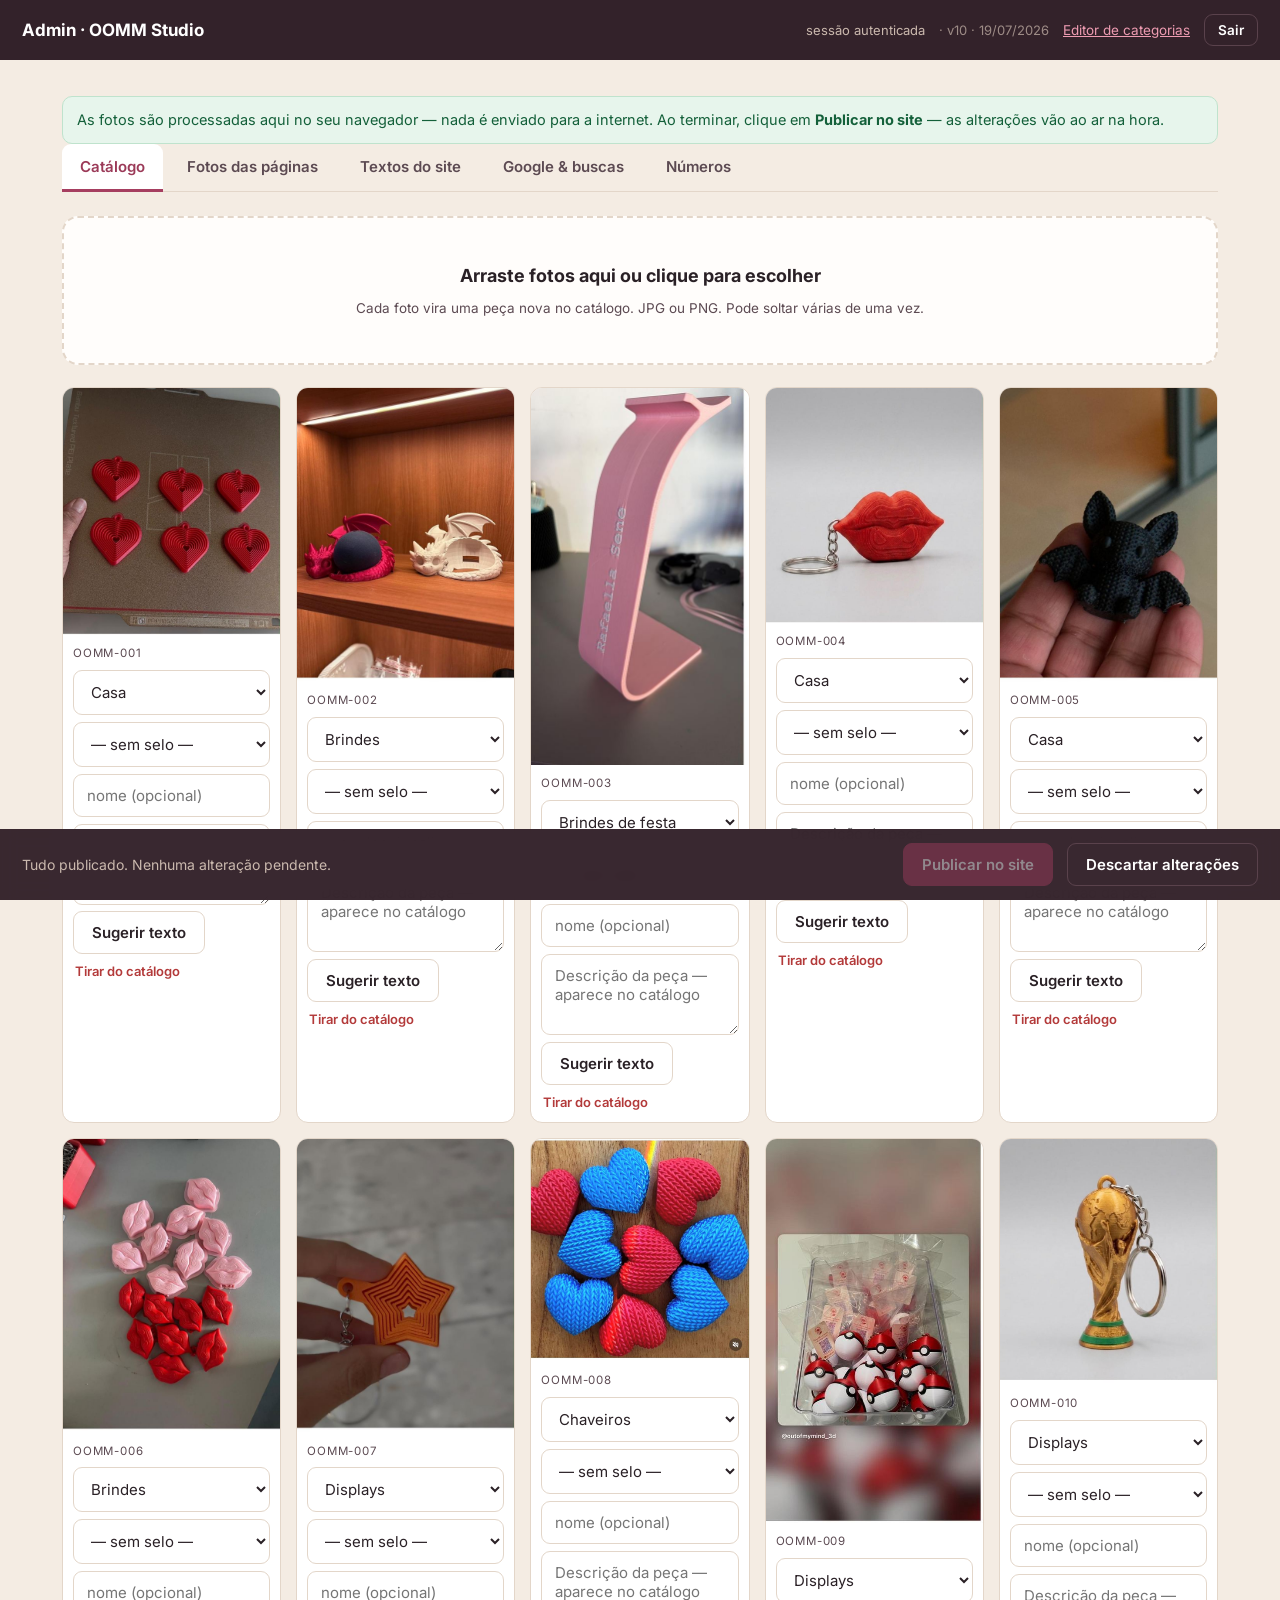
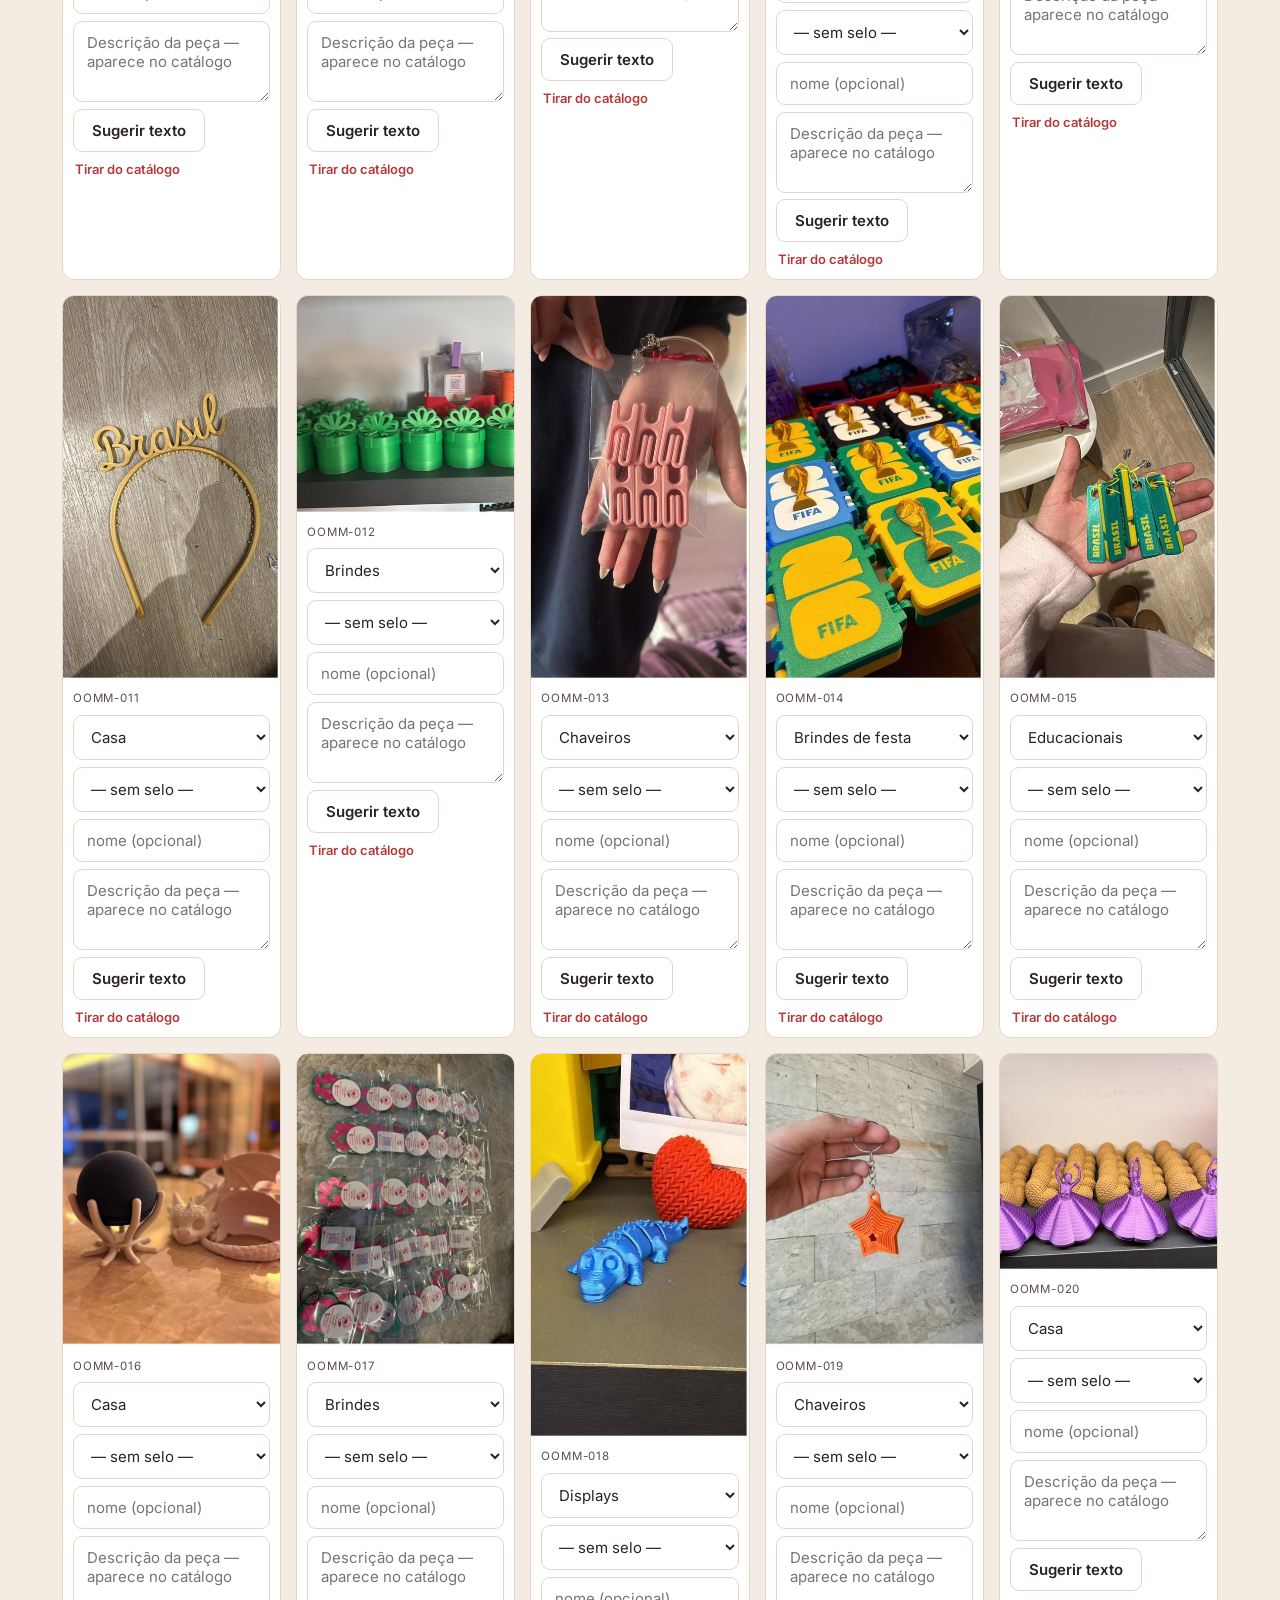
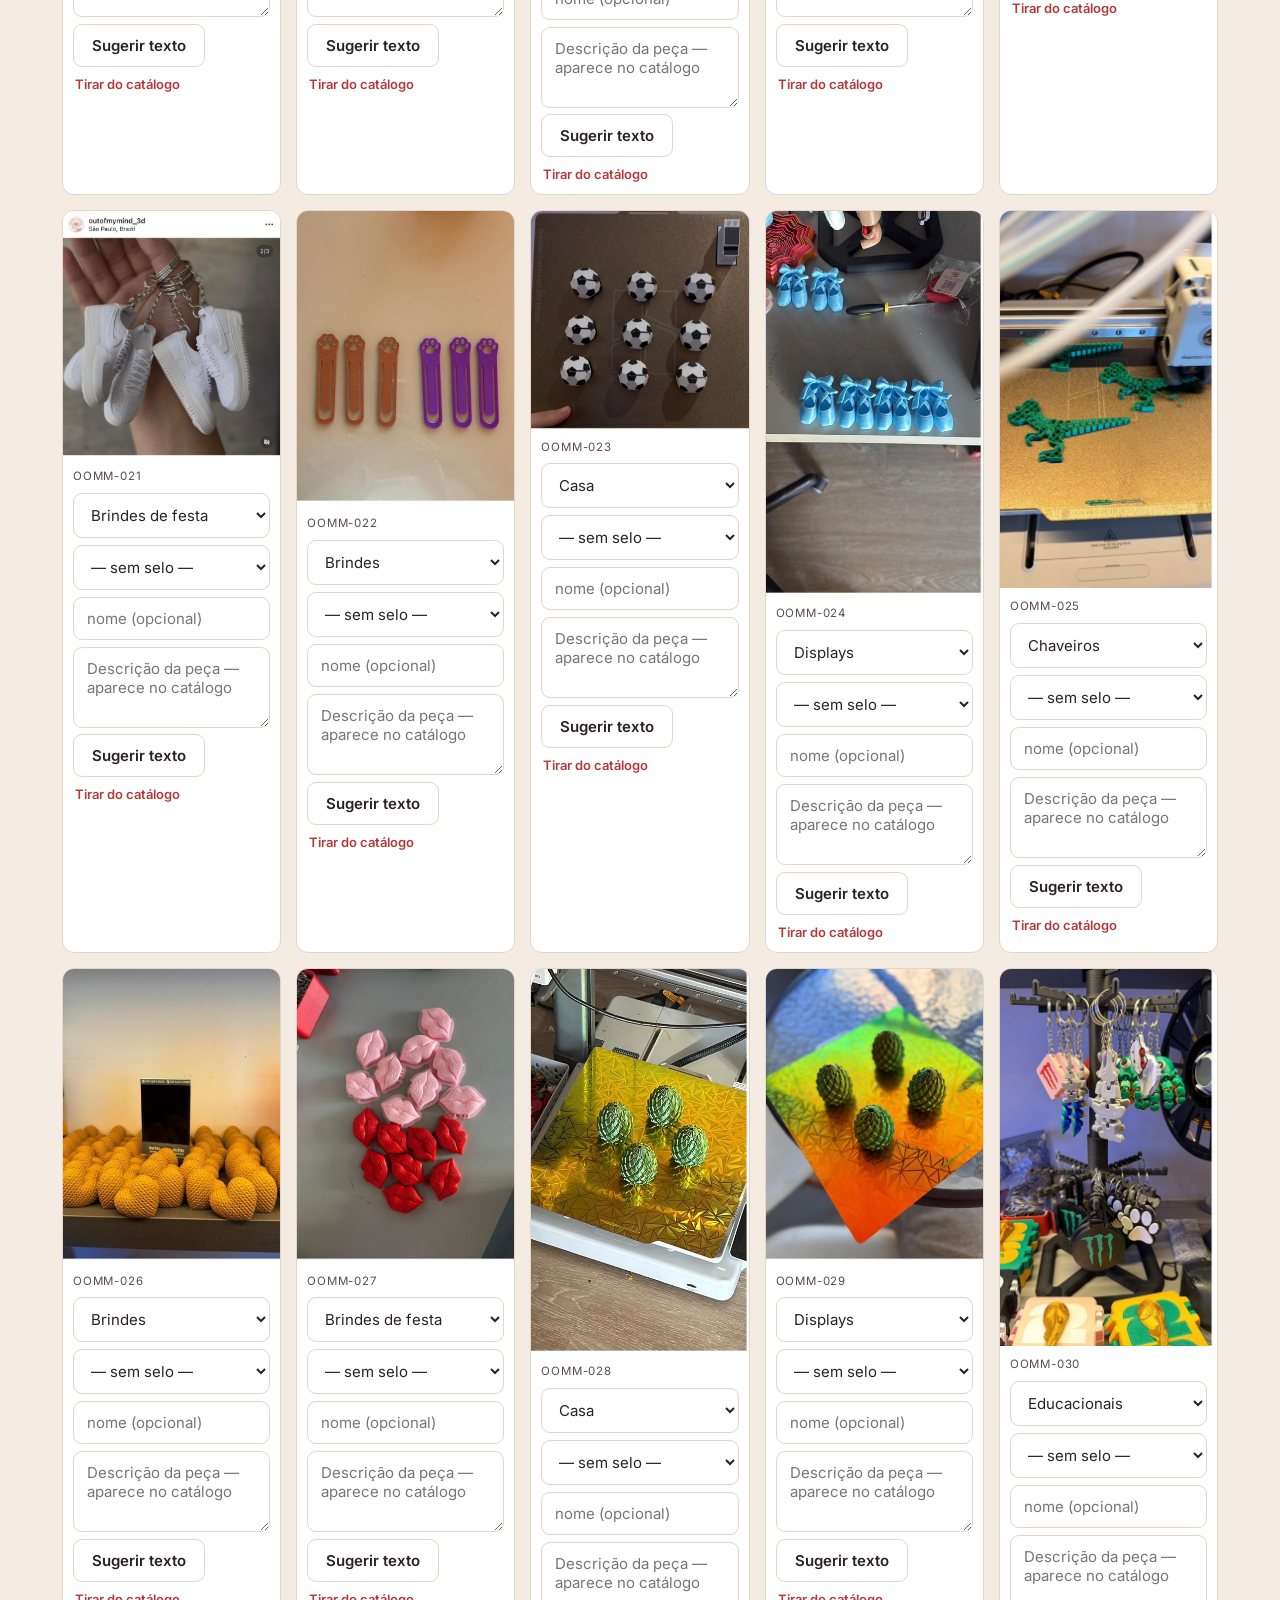
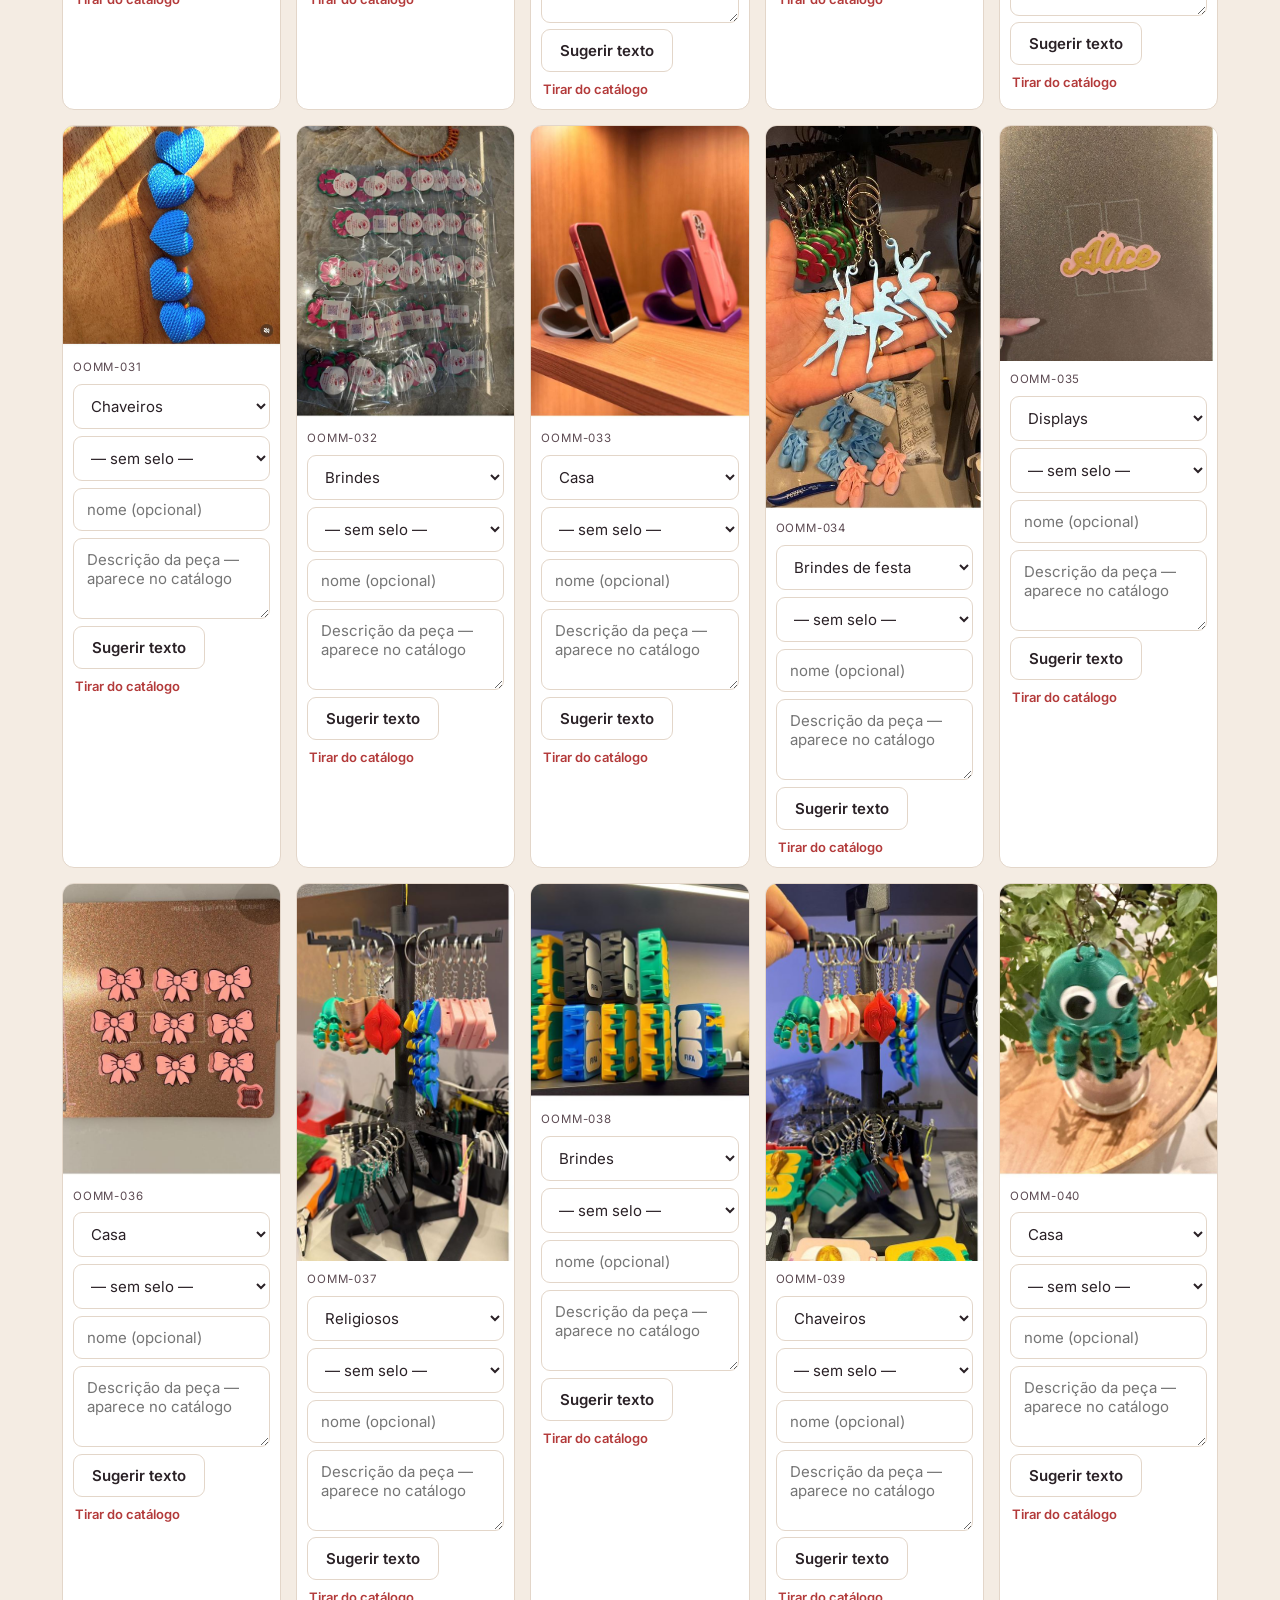
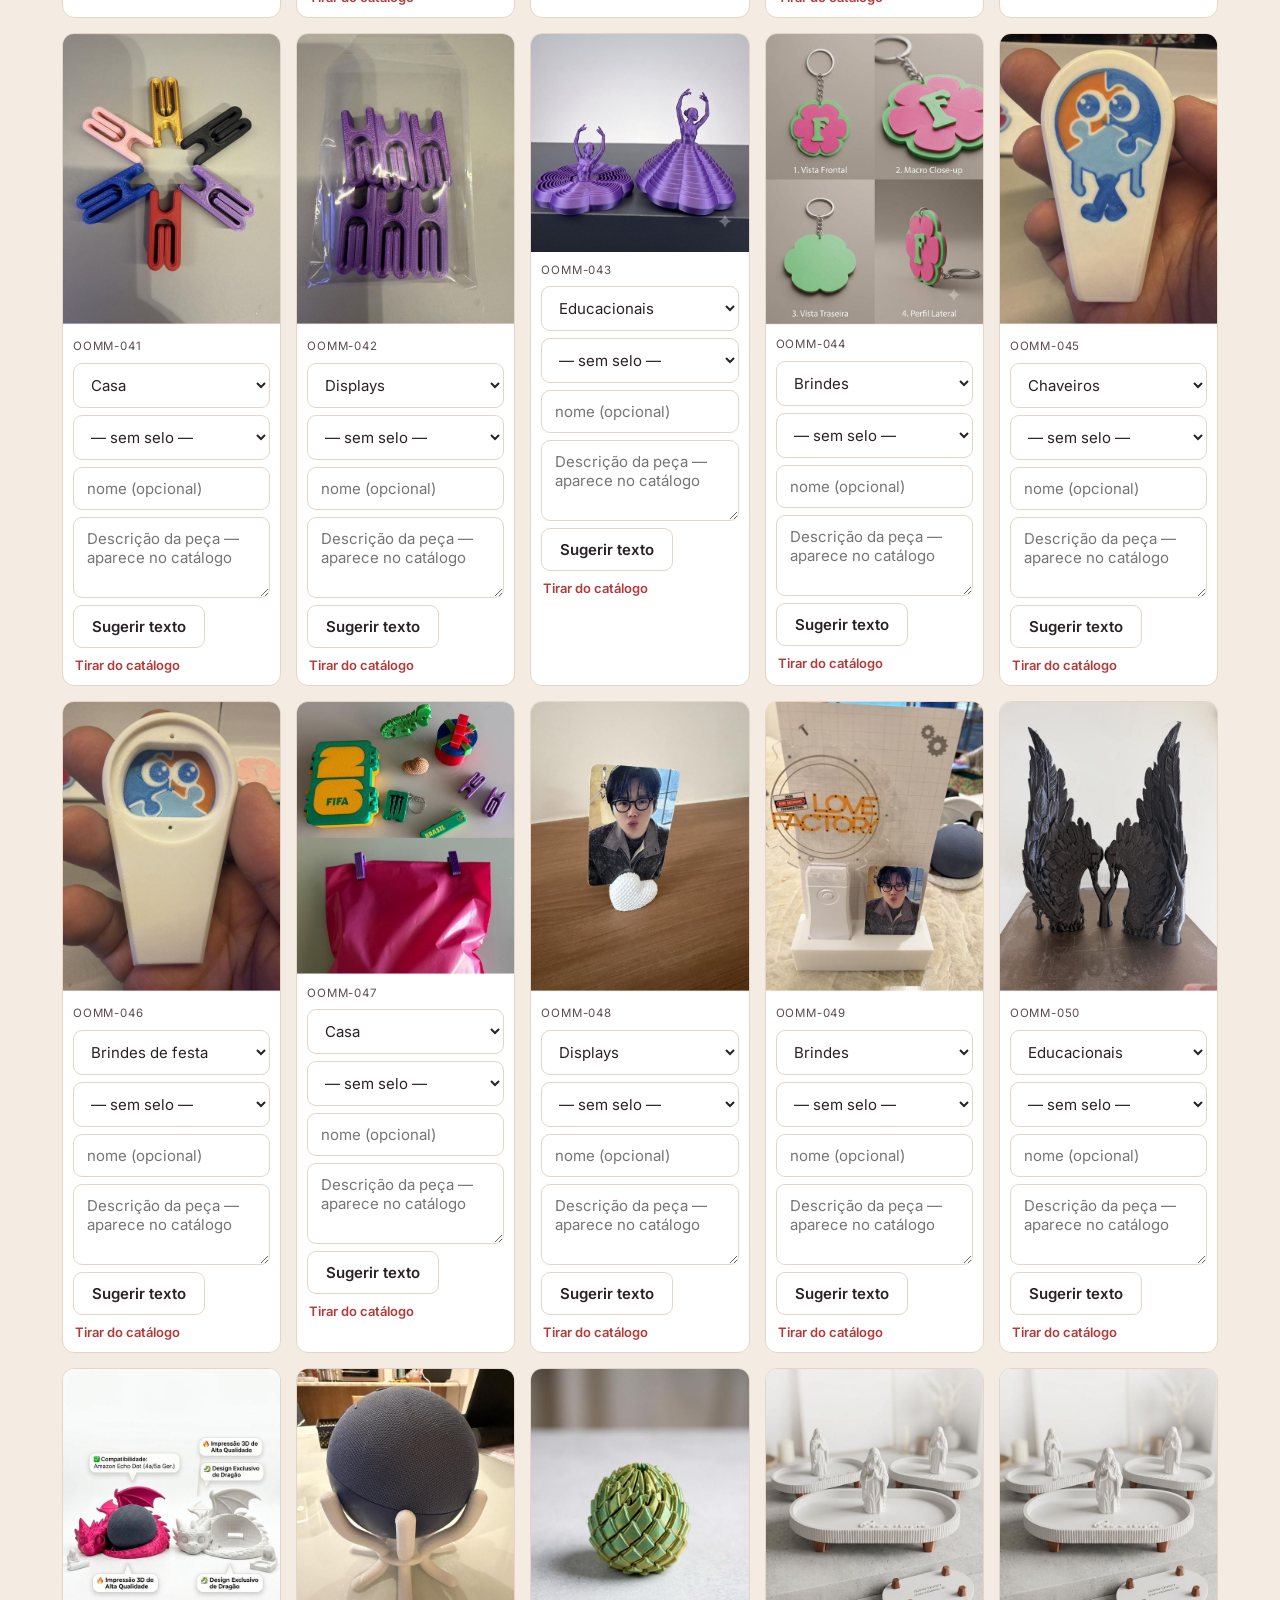
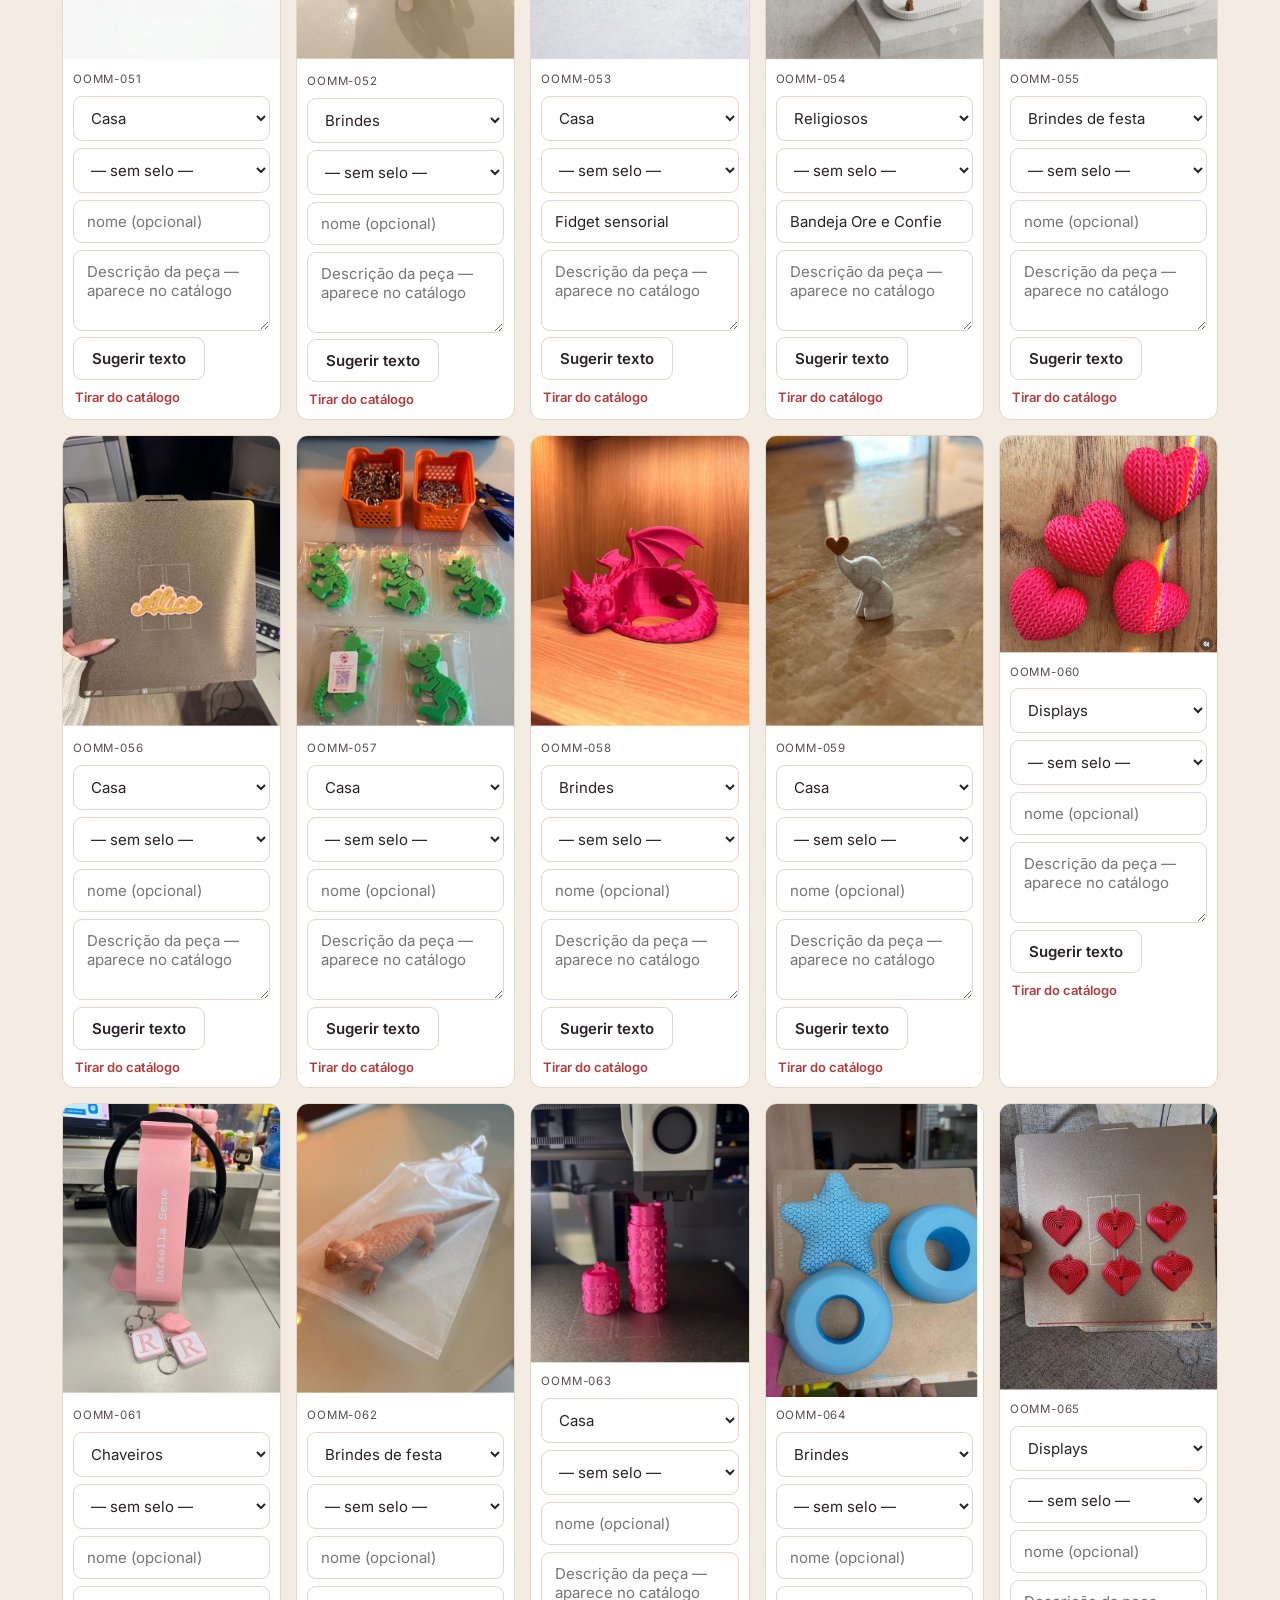
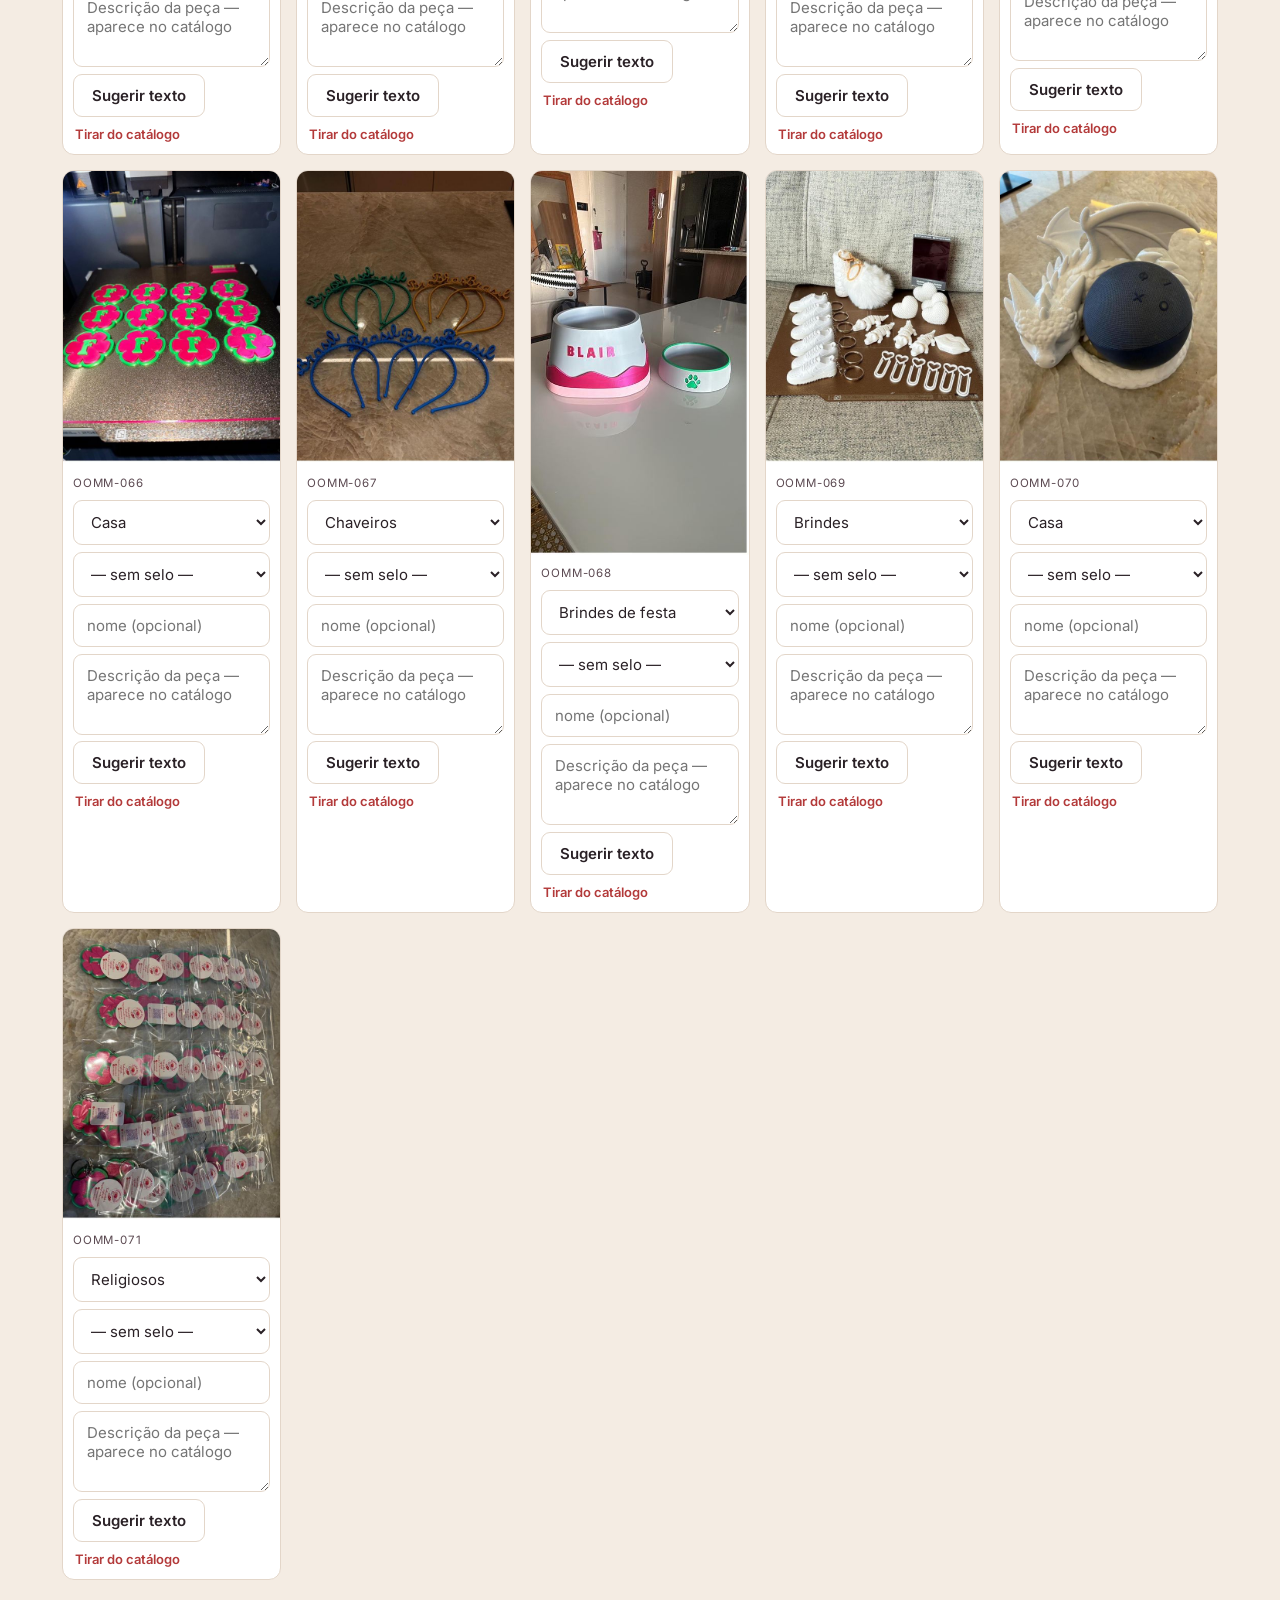
==== admin/index.html @ ddc261bc "Add files via upload" ====
<!DOCTYPE html>
<html lang="pt-BR">
<head>
<meta charset="UTF-8">
<meta name="viewport" content="width=device-width, initial-scale=1.0">
<meta name="robots" content="noindex, nofollow">
<title>Admin · OOMM Studio</title>
<!-- ADMIN v10 · 19/07/2026 — sem tela de login: a proteção é do Cloudflare Access -->
<link href="https://fonts.googleapis.com/css2?family=Inter:wght@400;500;600;700&display=swap" rel="stylesheet">
<style>
  :root{--ink:#2A2126;--paper:#F4ECE3;--card:#fff;--line:#E3D6C9;--teal:#A63E60;--teal-d:#9B3A58;
        --muted:#5C4A52;--dark:#33222A;--ok:#1F8A54;--warn:#B0863F;--bad:#B33A3A}
  *{box-sizing:border-box}
  body{margin:0;background:var(--paper);color:var(--ink);font-family:Inter,system-ui,sans-serif;font-size:16px;line-height:1.55}
  a{color:var(--teal-d)}
  header.top{position:sticky;top:0;z-index:30;background:var(--dark);color:#fff;padding:14px 22px;
    display:flex;align-items:center;gap:14px;flex-wrap:wrap}
  header.top h1{font-size:17px;margin:0;font-weight:700}
  header.top .quem{margin-left:auto;font-size:13px;color:#CBB9AE}
  .wrap{max-width:1200px;margin:0 auto;padding:22px}

  /* ---- login ---- */
  .login{max-width:440px;margin:9vh auto;background:var(--card);border:1px solid var(--line);
    border-radius:16px;padding:36px 32px;box-shadow:0 20px 50px rgba(20,22,28,.08)}
  .login h2{margin:0 0 6px;font-size:24px}
  .login p.sub{margin:0 0 22px;color:var(--muted);font-size:15px}
  label{display:block;font-size:13px;font-weight:600;letter-spacing:.04em;text-transform:uppercase;
    color:var(--muted);margin:0 0 6px}
  input,select,textarea{font-family:inherit;font-size:15px;width:100%;padding:11px 13px;
    border:1px solid var(--line);border-radius:9px;background:#fff;color:var(--ink)}
  input:focus,select:focus{outline:2px solid var(--teal);outline-offset:1px}
  button{font-family:inherit;font-size:15px;font-weight:600;border-radius:9px;border:1px solid var(--line);
    background:var(--card);color:var(--ink);padding:11px 18px;cursor:pointer;transition:filter .15s}
  button.pri{background:var(--teal);border-color:var(--teal);color:#fff}
  button.pri:hover{background:var(--teal-d)}
  button:disabled{opacity:.45;cursor:not-allowed}
  button:hover:not(:disabled){filter:brightness(.98)}
  .msg{border-radius:10px;padding:12px 14px;font-size:14.5px;margin:14px 0 0;line-height:1.5}
  .msg.err{background:#FBE9E9;border:1px solid #EFC9C9;color:#8A2A2A}
  .msg.ok{background:#E7F5EC;border:1px solid #BFE3CD;color:#14603A}
  .msg.warn{background:#FBF2DF;border:1px solid #EBD9AE;color:#6E5417}

  /* ---- abas ---- */
  .abas{display:flex;gap:6px;border-bottom:1px solid var(--line);margin-bottom:24px;flex-wrap:wrap}
  .aba{border:none;background:none;padding:13px 18px;border-radius:9px 9px 0 0;color:var(--muted);
    font-weight:600;border-bottom:3px solid transparent;margin-bottom:-1px}
  .aba[aria-selected="true"]{color:var(--teal-d);border-bottom-color:var(--teal);background:#fff}
  .painel[hidden]{display:none}

  /* ---- upload ---- */
  .drop{border:2px dashed var(--line);border-radius:16px;background:#FFFDFB;padding:44px 24px;
    text-align:center;color:var(--muted);cursor:pointer;transition:border-color .15s,background .15s}
  .drop.hover{border-color:var(--teal);background:#FDF6F8}
  .drop b{display:block;color:var(--ink);font-size:18px;margin-bottom:5px}
  .drop small{font-size:13.5px}

  .grade{display:grid;grid-template-columns:repeat(auto-fill,minmax(215px,1fr));gap:15px;margin-top:22px}
  .peca{background:var(--card);border:1px solid var(--line);border-radius:12px;overflow:hidden;display:flex;flex-direction:column}
  .peca.nova{border-color:var(--ok);box-shadow:0 0 0 2px rgba(31,138,84,.14)}
  .peca .im{aspect-ratio:1/1;background:#EDE0D4;position:relative;cursor:zoom-in}
  .peca .im img{width:100%;height:100%;object-fit:cover;display:block}
  .peca .badge{position:absolute;top:8px;left:8px;background:var(--ok);color:#fff;font-size:11px;
    font-weight:700;letter-spacing:.06em;padding:3px 8px;border-radius:6px}
  .peca .bd{padding:10px;display:flex;flex-direction:column;gap:7px}
  .peca .cod{font-size:11.5px;letter-spacing:.07em;color:var(--muted)}
  .peca .lixo{background:none;border:none;color:var(--bad);font-size:13px;padding:2px;text-align:left;font-weight:600}

  /* ---- slots das páginas ---- */
  .slot{display:grid;grid-template-columns:110px 1fr auto;gap:16px;align-items:center;
    background:var(--card);border:1px solid var(--line);border-radius:12px;padding:12px;margin-bottom:11px}
  .slot.trocado{border-color:var(--ok);box-shadow:0 0 0 2px rgba(31,138,84,.14)}
  .slot .mini{width:110px;height:110px;border-radius:9px;overflow:hidden;background:#EDE0D4}
  .slot .mini img{width:100%;height:100%;object-fit:cover}
  .slot .rot{font-weight:600;font-size:16px;margin:0 0 3px}
  .slot .det{font-size:13.5px;color:var(--muted);margin:0}
  .grupo-tit{font-size:13px;letter-spacing:.1em;text-transform:uppercase;color:var(--muted);
    font-weight:700;margin:26px 0 12px;padding-top:16px;border-top:1px solid var(--line)}
  .grupo-tit:first-child{border-top:none;padding-top:0;margin-top:0}

  /* ---- barra de exportar ---- */
  .barra{position:sticky;bottom:0;z-index:20;background:rgba(51,34,42,.97);backdrop-filter:blur(8px);
    color:#fff;padding:14px 22px;display:flex;gap:14px;align-items:center;flex-wrap:wrap;margin-top:30px}
  .barra .cont{font-size:14px;color:#CBB9AE}
  .barra .cont b{color:#fff}
  .zoom{position:fixed;inset:0;background:rgba(28,20,24,.93);display:none;align-items:center;
    justify-content:center;z-index:60;padding:24px}
  .zoom.on{display:flex}
  .zoom img{max-width:min(880px,92vw);max-height:88vh;border-radius:12px}
  .esconde{display:none!important}
  @media (max-width:640px){
    .slot{grid-template-columns:80px 1fr;gap:11px}
    .slot .mini{width:80px;height:80px}
    .slot > button{grid-column:1/-1}
  }
</style>
</head>
<body>

<!-- ============ PAINEL ============ -->
<div id="telaPainel">
  <header class="top">
    <h1>Admin · OOMM Studio</h1>
    <span class="quem" id="quem"></span><span class="quem" style="margin-left:0;opacity:.7">· v10 · 19/07/2026</span>
    <a href="editor-catalogo.html" style="color:#EE9CB2;font-size:13.5px;text-decoration:underline">Editor de categorias</a>
    <button id="sair" style="background:transparent;border-color:#5A424C;color:#fff;padding:7px 13px;font-size:13.5px">Sair</button>
  </header>

  <div class="wrap">
    <div id="avisoModo"></div>

    <div class="abas" role="tablist">
      <button class="aba" role="tab" aria-selected="true" data-p="cat">Catálogo</button>
      <button class="aba" role="tab" aria-selected="false" data-p="pag">Fotos das páginas</button>
      <button class="aba" role="tab" aria-selected="false" data-p="txt">Textos do site</button>
      <button class="aba" role="tab" aria-selected="false" data-p="seo">Google &amp; buscas</button>
      <button class="aba" role="tab" aria-selected="false" data-p="num">Números</button>
    </div>

    <!-- ABA CATÁLOGO -->
    <section class="painel" id="p-cat">
      <div class="drop" id="drop">
        <b>Arraste fotos aqui ou clique para escolher</b>
        <small>Cada foto vira uma peça nova no catálogo. JPG ou PNG. Pode soltar várias de uma vez.</small>
        <input type="file" id="arquivo" accept="image/*" multiple hidden>
      </div>
      <div class="grade" id="gradeCat"></div>
    </section>

    <!-- ABA NÚMEROS -->
    <section class="painel" id="p-num" hidden>
      <div class="num-topo">
        <span style="color:var(--muted);font-size:15px">Período:</span>
        <button class="per" data-d="7"   aria-selected="false">7 dias</button>
        <button class="per" data-d="30"  aria-selected="true">30 dias</button>
        <button class="per" data-d="90"  aria-selected="false">90 dias</button>
        <button class="per" data-d="365" aria-selected="false">1 ano</button>
      </div>
      <div id="numConteudo"></div>
    </section>

    <!-- ABA SEO -->
    <section class="painel" id="p-seo" hidden>
      <p style="color:var(--muted);margin:0 0 20px;font-size:15px">
        É isto que aparece no Google e quando alguém compartilha o link no WhatsApp.
        A prévia abaixo de cada página mostra como vai ficar.
      </p>
      <div id="listaSeo"></div>
    </section>

    <!-- ABA TEXTOS -->
    <section class="painel" id="p-txt" hidden>
      <p style="color:var(--muted);margin:0 0 20px;font-size:15px">
        Todo texto visível do site, por página. Edite e clique em <b>Publicar</b>.
        Campo em branco mantém o texto original.
      </p>
      <div id="listaTextos"></div>
    </section>

    <!-- ABA PÁGINAS -->
    <section class="painel" id="p-pag" hidden>
      <p style="color:var(--muted);margin:0 0 20px;font-size:15px">
        Cada linha é uma foto que aparece no site. Troque as que já existem ou acrescente novas ao fim de cada página. Aceita <b>foto ou vídeo curto</b> — o vídeo entra em loop, sem som.
      </p>
      <div id="listaSlots"></div>
    </section>
  </div>

  <div class="barra">
    <span class="cont" id="contador"></span>
    <button class="pri" id="btnPublicar" style="margin-left:auto">Publicar no site</button>
    <button id="btnDescartar" style="background:transparent;border-color:#5A424C;color:#fff">Descartar alterações</button>
  </div>
</div>

<div class="zoom" id="zoom"><img id="zoomImg" src="" alt=""></div>

<script src="../produtos.js"></script>
<script src="../admin-slots.js"></script>
<script>
(function(){
  "use strict";
    const BASE = "../";   // admin fica em /admin/, o site está um nível acima
  let email = "";

  const $ = s => document.querySelector(s);
  const msg = (el, texto, tipo) => { el.innerHTML = texto ? '<div class="msg '+tipo+'">'+texto+'</div>' : ""; };

  /* ============ IDENTIDADE ============
     A proteção é feita pelo Cloudflare Access, no servidor, antes desta página
     existir. Quem chegou até aqui já passou pela autenticação. Não faz sentido
     esta página pedir login de novo — ela nem teria como verificar nada.
     Tentamos só descobrir QUEM entrou, para mostrar no topo. Se não der, tudo
     bem: isso é informação, não é controle de acesso.                        */

  async function quemEntrou(){
    try{
      const r = await fetch("/cdn-cgi/access/get-identity", {credentials:"same-origin"});
      if(!r.ok) return null;
      if(!(r.headers.get("Content-Type")||"").includes("application/json")) return null;
      const id = await r.json();
      return (id && id.email) ? String(id.email).toLowerCase() : null;
    }catch(e){ return null; }
  }

  async function carregarCatalogo(){
    try{
      const r = await fetch("/api/catalogo", {cache:"no-store"});
      if(!r.ok) return;
      const d = await r.json();
      if(d && Array.isArray(d.produtos) && d.produtos.length){
        PRODUTOS.length = 0; d.produtos.forEach(p=>PRODUTOS.push(p));
        if(Array.isArray(d.categorias) && d.categorias.length){
          CATEGORIAS.length = 0; d.categorias.forEach(c=>CATEGORIAS.push(c));
        }
      }
    }catch(e){}
  }

  (async function iniciar(){
    email = (await quemEntrou()) || "";
    await carregarCatalogo();
    try{
      const r = await fetch("/api/admin/paginas", {credentials:"same-origin"});
      if(r.ok){
        const d = await r.json();
        window.__pub = {fotos:d.fotos||{}, textos:d.textos||{}, ocultos:d.ocultos||{}, novos:d.novos||{}};
        // reflete na tela o que já está publicado
        Object.entries(window.__pub.textos).forEach(([pag,sels])=>
          Object.entries(sels).forEach(([sel,mapa])=>
            Object.entries(mapa).forEach(([i,txt])=>{ textosEdit[pag+"|"+sel+"|"+i] = txt; })));
        Object.entries(window.__pub.ocultos).forEach(([pag,arr])=> ocultos[pag] = new Set(arr));
        Object.entries(window.__pub.seo||{}).forEach(([pag,v])=> seoEdit[pag] = v);
      }
    }catch(e){ window.__pub = {fotos:{},textos:{},ocultos:{},novos:{},seo:{}}; }
    $("#quem").textContent = email || "sessão autenticada";
    msg($("#avisoModo"),
      "As fotos são processadas aqui no seu navegador — nada é enviado para a internet. "+
      "Ao terminar, clique em <b>Publicar no site</b> — as alterações vão ao ar na hora.",
      "ok");
    montarCatalogo(); montarSlots(); montarTextos(); montarSeo(); contar();
  })();

  $("#sair").addEventListener("click", ()=>{ location.href = "/cdn-cgi/access/logout"; });

  /* ================= ESTADO ================= */
  const novas = [];                // {id, cat, nome, blobFull, blobThumb, url}
  const removidas = new Set();     // i do produtos.js
  const edicoes = {};              // i -> {c, n}
  const trocas = {};               // "pagina|idx" -> {blob, url, nome}
  const textosEdit = {};           // "pagina|sel|idx" -> texto
  const seoEdit = {};              // pagina -> {titulo, descricao}
  const novosCards = {};           // pagina -> [{img, blob, url, titulo, desc, chips}]
  const ocultos = {};              // pagina -> Set de índices de card
  let proximoId = Math.max(0, ...PRODUTOS.map(p=>p.i)) + 1;

  /* ================= IMAGENS ================= */
  function processar(file, maxLado, qualidade){
    return new Promise((ok, falha)=>{
      const img = new Image();
      img.onload = ()=>{
        let {width:w, height:h} = img;
        const esc = Math.min(1, maxLado/Math.max(w,h));
        w = Math.round(w*esc); h = Math.round(h*esc);
        const cv = document.createElement("canvas");
        cv.width = w; cv.height = h;
        const ctx = cv.getContext("2d");
        ctx.imageSmoothingQuality = "high";
        ctx.drawImage(img, 0, 0, w, h);
        cv.toBlob(b => b ? ok(b) : falha(new Error("Falha ao converter.")), "image/jpeg", qualidade);
        URL.revokeObjectURL(img.src);
      };
      img.onerror = ()=>falha(new Error("Arquivo de imagem inválido."));
      img.src = URL.createObjectURL(file);
    });
  }

  /* ================= ABA CATÁLOGO ================= */
  const drop = $("#drop"), inputArq = $("#arquivo");
  drop.addEventListener("click", ()=>inputArq.click());
  inputArq.addEventListener("change", e=>{ receber([...e.target.files]); inputArq.value=""; });
  ["dragenter","dragover"].forEach(ev=>drop.addEventListener(ev, e=>{e.preventDefault();drop.classList.add("hover");}));
  ["dragleave","drop"].forEach(ev=>drop.addEventListener(ev, e=>{e.preventDefault();drop.classList.remove("hover");}));
  drop.addEventListener("drop", e=>receber([...e.dataTransfer.files]));

  async function receber(files){
    const imgs = files.filter(f=>f.type.startsWith("image/"));
    if(!imgs.length) return;
    drop.querySelector("b").textContent = "Processando "+imgs.length+" foto(s)…";
    for(const f of imgs){
      try{
        const full  = await processar(f, 1456, 0.85);
        const thumb = await processar(f, 760,  0.78);
        novas.push({id:proximoId++, cat:"brindes", nome:"", selo:"", desc:"", full, thumb, url:URL.createObjectURL(thumb)});
      }catch(err){ alert("Não consegui ler "+f.name+": "+err.message); }
    }
    drop.querySelector("b").textContent = "Arraste fotos aqui ou clique para escolher";
    montarCatalogo(); contar();
  }

  function montarCatalogo(){
    const g = $("#gradeCat"); g.innerHTML = "";
    const opts = CATEGORIAS.filter(c=>c.id!=="todos");
    const sel = (val) => '<select data-campo="cat">'+opts.map(o=>
      '<option value="'+o.id+'"'+(o.id===val?" selected":"")+'>'+o.nome+'</option>').join("")+'</select>';
    const selSelo = (val) => '<select data-campo="selo">'+SELOS.map(o=>
      '<option value="'+o.id+'"'+(o.id===(val||"")?" selected":"")+'>'+o.nome+'</option>').join("")+'</select>';

    novas.forEach(n=>{
      const el = document.createElement("div"); el.className = "peca nova";
      el.innerHTML =
        '<div class="im"><span class="badge">NOVA</span><img src="'+n.url+'" alt=""></div>'+
        '<div class="bd"><div class="cod">OOMM-'+String(n.id).padStart(3,"0")+'</div>'+
        sel(n.cat)+selSelo(n.selo)+'<input type="text" placeholder="nome (opcional)" value="'+n.nome+'">'+
        campoDesc(n.desc||"")+
        '<button class="lixo">Remover</button></div>';
      el.querySelectorAll("select")[0].onchange = e => n.cat = e.target.value;
      el.querySelectorAll("select")[1].onchange = e => n.selo = e.target.value;
      ligaDesc(el, n.cat, t => { n.desc = t; contar(); }, ()=>n.cat).value = n.desc||"";
      el.querySelector("input").oninput  = e => n.nome = e.target.value;
      el.querySelector(".lixo").onclick  = ()=>{ novas.splice(novas.indexOf(n),1); montarCatalogo(); contar(); };
      el.querySelector(".im").onclick = ()=>abrirZoom(n.url);
      g.appendChild(el);
    });

    PRODUTOS.forEach(p=>{
      if(removidas.has(p.i)) return;
      const e0 = edicoes[p.i] || {c:p.c, n:p.n, s:p.s, d:p.d};
      const el = document.createElement("div"); el.className = "peca";
      const arq = p.r ? "/fotos/t/p"+p.i+".jpg" : BASE+"img/catalogo/t/p"+String(p.i).padStart(2,"0")+".jpg";
      el.innerHTML =
        '<div class="im"><img src="'+arq+'" loading="lazy" alt=""></div>'+
        '<div class="bd"><div class="cod">OOMM-'+String(p.i).padStart(3,"0")+'</div>'+
        sel(e0.c)+selSelo(e0.s)+'<input type="text" placeholder="nome (opcional)" value="'+(e0.n||"").replace(/"/g,"&quot;")+'">'+
        campoDesc(e0.d||"")+
        '<button class="lixo">Tirar do catálogo</button></div>';
      el.querySelectorAll("select")[0].onchange = e =>{ edicoes[p.i]={...e0, c:e.target.value}; contar(); };
      el.querySelectorAll("select")[1].onchange = e =>{ edicoes[p.i]={...e0, s:e.target.value}; contar(); };
      ligaDesc(el, e0.c, t => { edicoes[p.i] = {...(edicoes[p.i]||e0), d:t}; contar(); },
               ()=> (edicoes[p.i]||e0).c).value = e0.d || "";
      el.querySelector("input").oninput  = e =>{ edicoes[p.i]={...e0, n:e.target.value}; contar(); };
      el.querySelector(".lixo").onclick  = ()=>{
        if(confirm("Tirar a peça OOMM-"+String(p.i).padStart(3,"0")+" do catálogo?")){
          removidas.add(p.i); montarCatalogo(); contar();
        }
      };
      el.querySelector(".im").onclick = ()=>abrirZoom(p.r ? "/fotos/p"+p.i+".jpg" : BASE+"img/catalogo/p"+String(p.i).padStart(2,"0")+".jpg");
      g.appendChild(el);
    });
  }

  function campoDesc(valor){
    return '<div class="desc-box">'+
      '<textarea class="desc" rows="3" placeholder="Descrição da peça — aparece no catálogo"></textarea>'+
      '<button class="sugerir" type="button" title="Inserir uma descrição pronta">Sugerir texto</button>'+
      '</div>';
  }

  function ligaDesc(el, catInicial, aoMudar, catAtualFn){
    const ta = el.querySelector("textarea.desc");
    const bt = el.querySelector("button.sugerir");
    // valor inicial já veio no HTML? textarea não aceita value= — preenchemos aqui
    ta.addEventListener("input", ()=>aoMudar(ta.value));
    let volta = 0;
    bt.addEventListener("click", ()=>{
      const cat = (catAtualFn ? catAtualFn() : catInicial) || "brindes";
      const opcoes = SUGESTOES[cat] || SUGESTOES.brindes;
      ta.value = opcoes[volta % opcoes.length];
      volta++;
      aoMudar(ta.value);
      ta.focus();
    });
    return ta;
  }

  /* ================= ABA PÁGINAS ================= */
  function montarSlots(){
    const lista = $("#listaSlots"); lista.innerHTML = "";
    const porPagina = {};
    SLOTS.forEach(x => (porPagina[x.pagina] = porPagina[x.pagina] || []).push(x));

    Object.entries(porPagina).forEach(([pag, itens])=>{
      const info = PAGINAS[pag] || {titulo:pag, temGrid:false};
      const t = document.createElement("div"); t.className = "grupo-tit";
      t.textContent = info.titulo + " · " + pag;
      lista.appendChild(t);

      // --- fotos que já existem ---
      itens.forEach(sl=>{
        const chave = sl.pagina + "|" + sl.idx;
        const escondido = sl.card !== null && (ocultos[pag]||new Set()).has(sl.card);
        const el = document.createElement("div");
        el.className = "slot" + (trocas[chave] ? " trocado" : "") + (escondido ? " off" : "");
        el.innerHTML =
          (trocas[chave] && trocas[chave].video
            ? '<div class="mini"><video src="'+trocas[chave].url+'" muted loop autoplay playsinline style="width:100%;height:100%;object-fit:cover"></video></div>'
            : '<div class="mini"><img src="'+(trocas[chave] ? trocas[chave].url : BASE+sl.src)+'" alt=""></div>')+
          '<div><p class="rot">'+sl.rotulo+'</p>'+
          '<p class="det">'+sl.grupo+' · '+(trocas[chave] ? "foto nova" : sl.src)+'</p>'+
          (sl.card !== null ? '<label class="mostrar"><input type="checkbox" '+(escondido?"":"checked")+'> aparece no site</label>' : '')+
          '</div>'+
          '<button>Trocar foto</button>';

        el.querySelector("button").onclick = ()=>{
          const inp = document.createElement("input"); inp.type="file"; inp.accept="image/*,video/mp4,video/webm";
          inp.onchange = async ()=>{
            const fl = inp.files[0]; if(!fl) return;
            try{
              const ehVideo = fl.type.startsWith("video/");
              if(ehVideo && fl.size > 30e6) throw new Error("Vídeo acima de 30 MB. Corte ou reduza a qualidade.");
              const blob = ehVideo ? fl : await processar(fl, 1200, 0.85);
              trocas[chave] = {blob, url:URL.createObjectURL(blob), video:ehVideo};
              montarSlots(); contar();
            }catch(err){ alert(err.message); }
          };
          inp.click();
        };
        const cb = el.querySelector('input[type="checkbox"]');
        if(cb) cb.onchange = e=>{
          ocultos[pag] = ocultos[pag] || new Set();
          if(e.target.checked) ocultos[pag].delete(sl.card); else ocultos[pag].add(sl.card);
          if(!ocultos[pag].size) delete ocultos[pag];
          montarSlots(); contar();
        };
        el.querySelector(".mini").onclick = ()=>abrirZoom(trocas[chave] ? trocas[chave].url : BASE+sl.src);
        lista.appendChild(el);
      });

      if(!info.temGrid) return;

      // --- fotos acrescentadas ---
      (novosCards[pag]||[]).forEach((c, k)=>{
        const el = document.createElement("div");
        el.className = "card-novo" + (c.blob && c.titulo ? " pronto" : "");
        el.innerHTML =
          '<div class="foto">'+(c.url
            ? (c.video ? '<video src="'+c.url+'" muted loop autoplay playsinline style="width:100%;height:100%;object-fit:cover"></video>'
                       : '<img src="'+c.url+'" alt="">')
            : 'clique para<br>escolher<br>foto ou vídeo')+'</div>'+
          '<div class="campos">'+
            '<input type="text" placeholder="Título — obrigatório" value="'+(c.titulo||"").replace(/"/g,"&quot;")+'">'+
            '<input type="text" placeholder="Descrição curta" value="'+(c.desc||"").replace(/"/g,"&quot;")+'">'+
            '<input type="text" placeholder="Etiquetas separadas por vírgula — ex: PLA, 2 cores" value="'+((c.chips||[]).join(", ")).replace(/"/g,"&quot;")+'">'+
            '<button class="lixo" style="align-self:flex-start">Remover</button>'+
          '</div>';
        const campos = el.querySelectorAll("input");
        campos[0].oninput = ()=>{ c.titulo = campos[0].value; el.classList.toggle("pronto", !!(c.blob && c.titulo)); contar(); };
        campos[1].oninput = ()=>{ c.desc   = campos[1].value; contar(); };
        campos[2].oninput = ()=>{ c.chips  = campos[2].value.split(",").map(x=>x.trim()).filter(Boolean); contar(); };
        el.querySelector(".foto").onclick = ()=>escolherFoto(c, pag);
        el.querySelector(".lixo").onclick = ()=>{
          novosCards[pag].splice(k,1);
          if(!novosCards[pag].length) delete novosCards[pag];
          montarSlots(); contar();
        };
        lista.appendChild(el);
      });

      // --- botão de acrescentar ---
      const add = document.createElement("button");
      add.className = "add-foto";
      add.innerHTML = "+ &nbsp;Adicionar foto em " + info.titulo;
      add.onclick = ()=>{
        novosCards[pag] = novosCards[pag] || [];
        const c = {titulo:"", desc:"", chips:[]};
        novosCards[pag].push(c);
        escolherFoto(c, pag);       // já abre o seletor de arquivo
        montarSlots(); contar();
      };
      lista.appendChild(add);
    });
  }

  function escolherFoto(c, pag){
    const inp = document.createElement("input"); inp.type="file"; inp.accept="image/*,video/mp4,video/webm";
    inp.onchange = async ()=>{
      const fl = inp.files[0]; if(!fl) return;
      try{
        c.video = fl.type.startsWith("video/");
        if(c.video && fl.size > 30e6) throw new Error("Vídeo acima de 30 MB.");
        c.blob = c.video ? fl : await processar(fl, 1200, 0.85);
        c.url  = URL.createObjectURL(c.blob);
        montarSlots(); contar();
      }catch(e){ alert(e.message); }
    };
    inp.click();
  }

  /* ================= ABA: TEXTOS ================= */
  function montarTextos(){
    const alvo = $("#listaTextos"); alvo.innerHTML = "";
    let atual = "";
    TEXTOS.forEach(t=>{
      if(t.pagina !== atual){
        atual = t.pagina;
        const h = document.createElement("div"); h.className = "grupo-tit";
        h.textContent = t.tituloPagina + " · " + t.pagina;
        alvo.appendChild(h);
      }
      const chave = t.pagina + "|" + t.sel + "|" + t.idx;
      const valor = (chave in textosEdit) ? textosEdit[chave] : t.valor;
      const el = document.createElement("div");
      el.className = "txt-linha" + (chave in textosEdit && textosEdit[chave] !== t.valor ? " mudou" : "");
      el.innerHTML = '<label>'+t.rotulo+'</label>'+
        '<textarea rows="'+(valor.length>90?3:1)+'"></textarea>'+
        '<p class="orig">Original: '+t.valor.replace(/</g,"&lt;")+'</p>';
      const ta = el.querySelector("textarea");
      ta.value = valor;
      ta.addEventListener("input", ()=>{
        if(ta.value === t.valor) delete textosEdit[chave]; else textosEdit[chave] = ta.value;
        el.classList.toggle("mudou", chave in textosEdit);
        contar();
      });
      alvo.appendChild(el);
    });
  }


  /* ================= ABA: GOOGLE ================= */
  function montarSeo(){
    const alvo = $("#listaSeo"); alvo.innerHTML = "";
    SEO.forEach(p=>{
      const e = seoEdit[p.pagina] || {};
      const titulo = e.titulo !== undefined ? e.titulo : p.titulo;
      const desc   = e.descricao !== undefined ? e.descricao : p.descricao;

      const el = document.createElement("div");
      el.className = "seo-bloco" + (p.pagina in seoEdit ? " mudou" : "");
      el.innerHTML =
        '<h4>'+p.tituloPagina+'</h4>'+
        '<p class="url">studiolab3d.com.br/'+(p.pagina==="index.html"?"":p.pagina)+'</p>'+
        '<div class="seo-campo"><label>Título <span class="contagem" data-c="t"></span></label>'+
          '<textarea rows="2" data-k="titulo"></textarea></div>'+
        '<div class="seo-campo"><label>Descrição <span class="contagem" data-c="d"></span></label>'+
          '<textarea rows="3" data-k="descricao"></textarea></div>'+
        '<div class="seo-previa"><p class="p-url">studiolab3d.com.br › '+
          (p.pagina==="index.html"?"":p.pagina.replace(".html",""))+'</p>'+
          '<p class="p-tit"></p><p class="p-desc"></p></div>'+
        '<p class="seo-dica">O Google costuma cortar o título perto de 60 caracteres e a descrição perto de 155. '+
        'Escreva o que a pessoa buscaria, não o nome interno da página.</p>';

      const [tIn, dIn] = el.querySelectorAll("textarea");
      tIn.value = titulo; dIn.value = desc;

      function atualiza(){
        const t = tIn.value, d = dIn.value;
        el.querySelector('.p-tit').textContent  = t || "(sem título)";
        el.querySelector('.p-desc').textContent = d || "(sem descrição)";
        const ct = el.querySelector('[data-c="t"]'), cd = el.querySelector('[data-c="d"]');
        ct.textContent = t.length + "/60";
        cd.textContent = d.length + "/155";
        ct.className = "contagem " + (t.length===0 ? "" : t.length>60 ? "ruim" : t.length>=30 ? "bom" : "");
        cd.className = "contagem " + (d.length===0 ? "" : d.length>155 ? "ruim" : d.length>=70 ? "bom" : "");
        if(t === p.titulo && d === p.descricao) delete seoEdit[p.pagina];
        else seoEdit[p.pagina] = {titulo:t, descricao:d};
        el.classList.toggle("mudou", p.pagina in seoEdit);
        contar();
      }
      tIn.addEventListener("input", atualiza);
      dIn.addEventListener("input", atualiza);
      alvo.appendChild(el);
      atualiza();
    });
  }

  /* ================= ABA: NÚMEROS ================= */
  let periodo = 30, carregandoNum = false;

  async function montarNumeros(){
    if(carregandoNum) return;
    carregandoNum = true;
    const alvo = $("#numConteudo");
    alvo.innerHTML = '<p style="color:var(--muted)">Carregando…</p>';
    try{
      const r = await fetch("/api/admin/metricas?dias="+periodo, {credentials:"same-origin"});
      if(!r.ok) throw new Error("Não consegui ler os números.");
      const d = await r.json();
      if(d.semBanco){
        alvo.innerHTML = '<div class="msg warn"><b>Falta ligar o banco de métricas.</b><br>'+
          'Crie um banco D1 chamado <code>oomm-metricas</code> e cole o ID no <code>wrangler.jsonc</code>. '+
          'O passo a passo está no LEIA-ME-ADMIN.md. Enquanto isso o site funciona normal — só não guarda números.</div>';
        return;
      }
      desenhar(d, alvo);
    }catch(e){
      alvo.innerHTML = '<div class="msg err">'+e.message+'</div>';
    }finally{ carregandoNum = false; }
  }

  function desenhar(d, alvo){
    const t = d.totais || {};
    const visitas = t.pagina || 0, zap = t.whatsapp || 0, loja = t.loja || 0, peca = t.peca || 0;
    const taxa = visitas ? ((zap / visitas) * 100).toFixed(1) : "0,0";
    const nf = n => n.toLocaleString("pt-BR");

    const cartoes =
      '<div class="cartoes">'+
      cartao("Páginas vistas", nf(visitas), "nos últimos "+d.dias+" dias")+
      cartao("Cliques no WhatsApp", nf(zap), "pedidos iniciados", true)+
      cartao("Taxa de contato", taxa.replace(".",",")+"%", "de quem visitou chamou")+
      cartao("Cliques nas lojas", nf(loja), "Shopee e Mercado Livre")+
      '</div>';

    // gráfico por dia
    const dias = {};
    (d.porDia||[]).forEach(r=>{
      dias[r.dia] = dias[r.dia] || {pagina:0, whatsapp:0};
      if(r.tipo==="pagina") dias[r.dia].pagina = r.n;
      if(r.tipo==="whatsapp") dias[r.dia].whatsapp = r.n;
    });
    const chaves = Object.keys(dias).sort();
    const maior = Math.max(1, ...chaves.map(k=>dias[k].pagina));
    const grafico = chaves.length
      ? '<div class="grafico">'+chaves.map(k=>{
          const v = dias[k];
          const dt = k.split("-").reverse().slice(0,2).join("/");
          return '<div class="col" data-t="'+dt+' · '+v.pagina+' visitas · '+v.whatsapp+' no zap">'+
            '<div class="b2" style="height:'+(v.whatsapp/maior*100)+'%"></div>'+
            '<div class="b1" style="height:'+(v.pagina/maior*100)+'%"></div></div>';
        }).join("")+'</div>'+
        '<div class="legenda"><span><i style="background:#C9B7A9"></i>páginas vistas</span>'+
        '<span><i style="background:#A63E60"></i>cliques no WhatsApp</span></div>'
      : '<div class="msg warn">Ainda não há dados no período. Os números começam a aparecer conforme as pessoas visitam o site.</div>';

    const tabelas = '<div class="tabelas">'+
      tabela("Páginas mais vistas", d.paginas)+
      tabela("Peças mais pedidas", d.pecas)+
      tabela("De onde vem a visita", d.origens)+
      tabela("Cliques por loja", d.lojas)+
      '</div>';

    alvo.innerHTML = cartoes + grafico + tabelas +
      '<p style="color:var(--muted);font-size:13.5px;margin-top:22px;line-height:1.6">'+
      'Contamos só o que a pessoa faz no site — nenhum dado pessoal, nenhum cookie. '+
      'Robôs de busca são descartados, então estes números costumam ser menores e mais honestos '+
      'que os de outras ferramentas.</p>';
  }

  function cartao(rot, val, sub, destaque){
    return '<div class="cartao'+(destaque?" destaque":"")+'">'+
      '<p class="rot">'+rot+'</p><p class="val">'+val+'</p><p class="sub">'+sub+'</p></div>';
  }

  function tabela(titulo, linhas){
    const l = (linhas||[]).filter(x=>x.alvo);
    return '<div class="tab-num"><h4>'+titulo+'</h4>'+
      (l.length ? l.map(x=>'<div class="l"><span>'+String(x.alvo).slice(0,42)+'</span><b>'+x.n+'</b></div>').join("")
                : '<p class="vazio">Sem dados ainda.</p>')+'</div>';
  }

  document.querySelectorAll(".per").forEach(b=>b.addEventListener("click", ()=>{
    document.querySelectorAll(".per").forEach(x=>x.setAttribute("aria-selected", x===b));
    periodo = Number(b.dataset.d); montarNumeros();
  }));

  /* ================= ABAS / ZOOM ================= */
  document.querySelectorAll(".aba").forEach(b=>b.addEventListener("click", ()=>{
    document.querySelectorAll(".aba").forEach(x=>x.setAttribute("aria-selected", x===b));
    ["cat","pag","txt","seo","num"].forEach(k=> $("#p-"+k).hidden = b.dataset.p !== k);
    if(b.dataset.p === "num") montarNumeros();
  }));
  function abrirZoom(src){ $("#zoomImg").src = src; $("#zoom").classList.add("on"); }
  $("#zoom").addEventListener("click", ()=>$("#zoom").classList.remove("on"));
  document.addEventListener("keydown", e=>{ if(e.key==="Escape") $("#zoom").classList.remove("on"); });

  /* ================= CONTADOR ================= */
  function contar(){
    const n = novas.length, r = removidas.size, t = Object.keys(trocas).length,
          ed = Object.keys(edicoes).length,
          tx = Object.keys(textosEdit).length,
          nc = Object.values(novosCards).reduce((a,x)=>a+x.length,0),
          oc = Object.values(ocultos).reduce((a,x)=>a+x.size,0),
          sq = Object.keys(seoEdit).length;
    const partes = [];
    if(n)  partes.push("<b>"+n+"</b> peça(s) nova(s)");
    if(r)  partes.push("<b>"+r+"</b> removida(s)");
    if(ed) partes.push("<b>"+ed+"</b> editada(s)");
    if(t)  partes.push("<b>"+t+"</b> foto(s) de página trocada(s)");
    if(tx) partes.push("<b>"+tx+"</b> texto(s)");
    if(nc) partes.push("<b>"+nc+"</b> card(s) novo(s)");
    if(oc) partes.push("<b>"+oc+"</b> card(s) escondido(s)");
    if(sq) partes.push("<b>"+sq+"</b> página(s) com SEO editado");
    $("#contador").innerHTML = partes.length ? (partes.join(" · ") + " — ainda não publicado") : "Tudo publicado. Nenhuma alteração pendente.";
    $("#btnPublicar").disabled = !partes.length;
  }

  $("#btnDescartar").addEventListener("click", ()=>{
    if(!confirm("Descartar todas as alterações desta sessão?")) return;
    novas.length = 0; removidas.clear();
    [edicoes, trocas, textosEdit, novosCards, ocultos, seoEdit].forEach(o=>Object.keys(o).forEach(k=>delete o[k]));
    montarCatalogo(); montarSlots(); montarTextos(); montarSeo(); contar();
  });

  /* ================= PUBLICAR ================= */
  function montarLista(){
    const lista = [];
    PRODUTOS.forEach(p=>{
      if(removidas.has(p.i)) return;
      const e0 = edicoes[p.i] || {c:p.c, n:p.n, s:p.s, d:p.d};
      const item = {c:e0.c, n:e0.n||"", i:p.i};
      if(e0.s) item.s = e0.s;
      if(p.r)  item.r = 1;
      lista.push(item);
    });
    novas.forEach(n=>{
      const item = {c:n.cat, n:n.nome||"", i:n.id, r:1};
      if(n.selo) item.s = n.selo;
      if(n.desc) item.d = n.desc;
      lista.push(item);
    });
    return lista;
  }

  async function enviar(rota, opcoes){
    const r = await fetch(rota, {credentials:"same-origin", ...opcoes});
    const tipo = r.headers.get("Content-Type") || "";
    const d = tipo.includes("application/json") ? await r.json().catch(()=>null) : null;
    if(!r.ok) throw new Error((d && d.erro) || ("Falhou com código " + r.status + "."));
    return d;
  }

  $("#btnPublicar").addEventListener("click", async ()=>{
    const btn = $("#btnPublicar");
    const original = btn.textContent;
    btn.disabled = true;
    try{
      // 1) fotos novas do catálogo
      let feitas = 0;
      for(const n of novas){
        btn.textContent = "Enviando foto " + (++feitas) + " de " + novas.length + "…";
        await enviar("/api/admin/foto?nome=" + encodeURIComponent("p"+n.id+".jpg"),
                     {method:"POST", body:n.full});
        await enviar("/api/admin/foto?nome=" + encodeURIComponent("t/p"+n.id+".jpg"),
                     {method:"POST", body:n.thumb});
      }

      // 2) fotos trocadas nas páginas
      const pub = window.__pub || {fotos:{},textos:{},ocultos:{},novos:{},seo:{}};
      const chaves = Object.keys(trocas);
      let k = 0;
      for(const chave of chaves){
        btn.textContent = "Enviando foto de página " + (++k) + " de " + chaves.length + "…";
        const ext = trocas[chave].video ? ".mp4" : ".jpg";
        const nome = "site/" + chave.replace("|","-").replace(".html","") + "-" + Date.now() + ext;
        await enviar("/api/admin/foto?nome=" + encodeURIComponent(nome), {method:"POST", body:trocas[chave].blob});
        pub.fotos[chave] = "/fotos/" + nome;
      }

      // 3) fotos dos cards novos
      const novosProntos = {};
      for(const [pag, lista] of Object.entries(novosCards)){
        for(const c of lista){
          if(!c.titulo || !c.blob) continue;   // card incompleto é ignorado
          btn.textContent = "Enviando card novo…";
          const nome = "cards/" + pag.replace(".html","") + "-" + Date.now() + "-" + Math.random().toString(36).slice(2,7) + (c.video ? ".mp4" : ".jpg");
          await enviar("/api/admin/foto?nome=" + encodeURIComponent(nome), {method:"POST", body:c.blob});
          (novosProntos[pag] = novosProntos[pag] || []).push({
            img:"/fotos/"+nome, titulo:c.titulo, desc:c.desc||"", chips:c.chips||[]
          });
        }
      }
      Object.entries(novosProntos).forEach(([pag, arr])=>{
        pub.novos[pag] = (pub.novos[pag]||[]).concat(arr);
      });

      // 4) textos
      pub.textos = {};
      Object.entries(textosEdit).forEach(([chave, txt])=>{
        const [pag, sel, i] = chave.split("|");
        if(!txt) return;
        pub.textos[pag] = pub.textos[pag] || {};
        pub.textos[pag][sel] = pub.textos[pag][sel] || {};
        pub.textos[pag][sel][i] = txt;
      });

      // 5) título e descrição das páginas
      pub.seo = {};
      Object.entries(seoEdit).forEach(([pag,v])=>{ if(v.titulo || v.descricao) pub.seo[pag] = v; });

      // 5b) cards escondidos
      pub.ocultos = {};
      Object.entries(ocultos).forEach(([pag, set])=>{ if(set.size) pub.ocultos[pag] = [...set]; });

      // 6) gravar
      btn.textContent = "Salvando catálogo…";
      await enviar("/api/admin/catalogo", {
        method:"PUT", headers:{"Content-Type":"application/json"},
        body: JSON.stringify({categorias: CATEGORIAS, produtos: montarLista()})
      });
      btn.textContent = "Salvando páginas…";
      await enviar("/api/admin/paginas", {
        method:"PUT", headers:{"Content-Type":"application/json"}, body: JSON.stringify(pub)
      });
      window.__pub = pub;

      msg($("#avisoModo"),
        "<b>Publicado.</b> As alterações já estão no ar. Abra o site numa aba anônima "+
        "(ou com Ctrl+F5) para ver — a aba normal pode mostrar a versão guardada em cache.", "ok");

      // recarrega o estado a partir do que ficou salvo
      novas.length = 0; removidas.clear();
      [edicoes, trocas, novosCards].forEach(o=>Object.keys(o).forEach(x=>delete o[x]));
      await carregarCatalogo();
      montarCatalogo(); montarSlots(); montarTextos(); montarSeo(); contar();
      window.scrollTo({top:0, behavior:"smooth"});

    }catch(err){
      msg($("#avisoModo"),
        "<b>Não publiquei nada.</b> " + err.message +
        "<br><br>Nenhuma alteração foi perdida: corrija o problema e clique em Publicar de novo.", "err");
      window.scrollTo({top:0, behavior:"smooth"});
    }finally{
      btn.textContent = original; contar();
    }
  });

})();
</script>
</body>
</html>
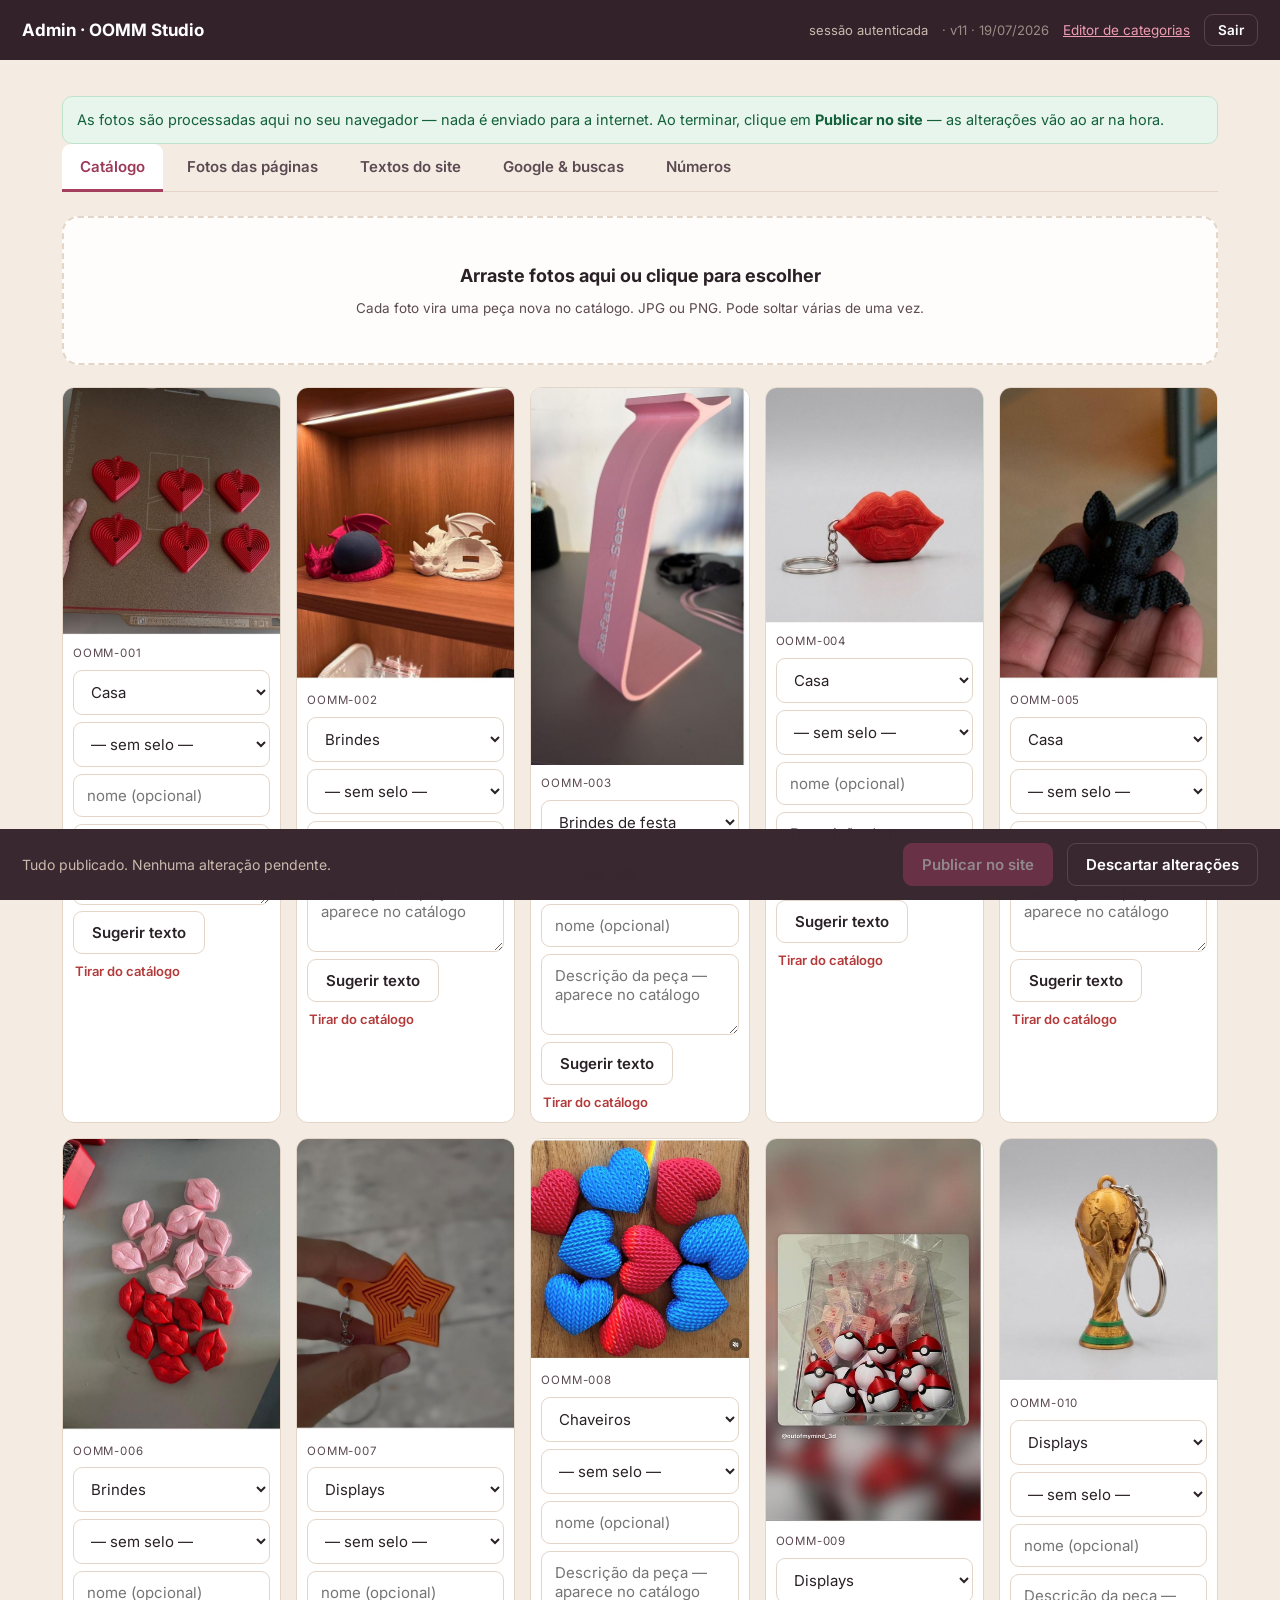
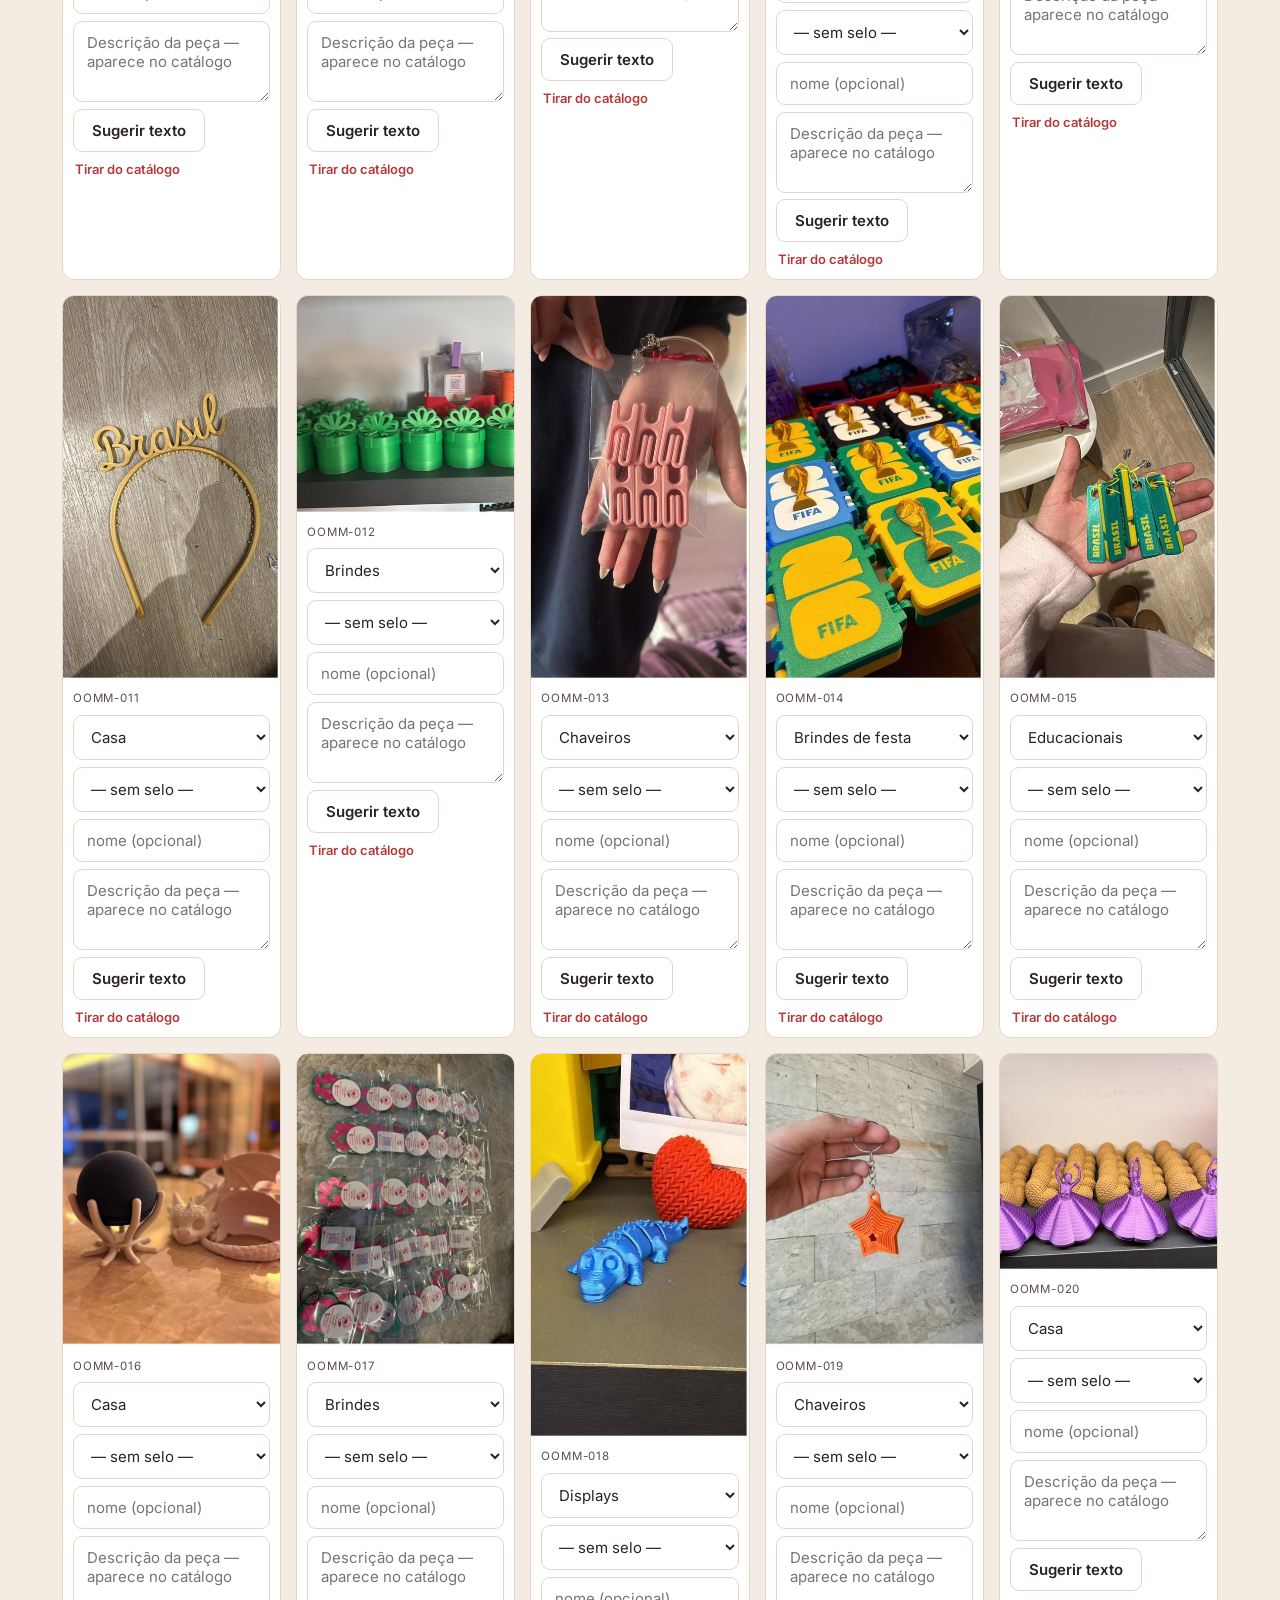
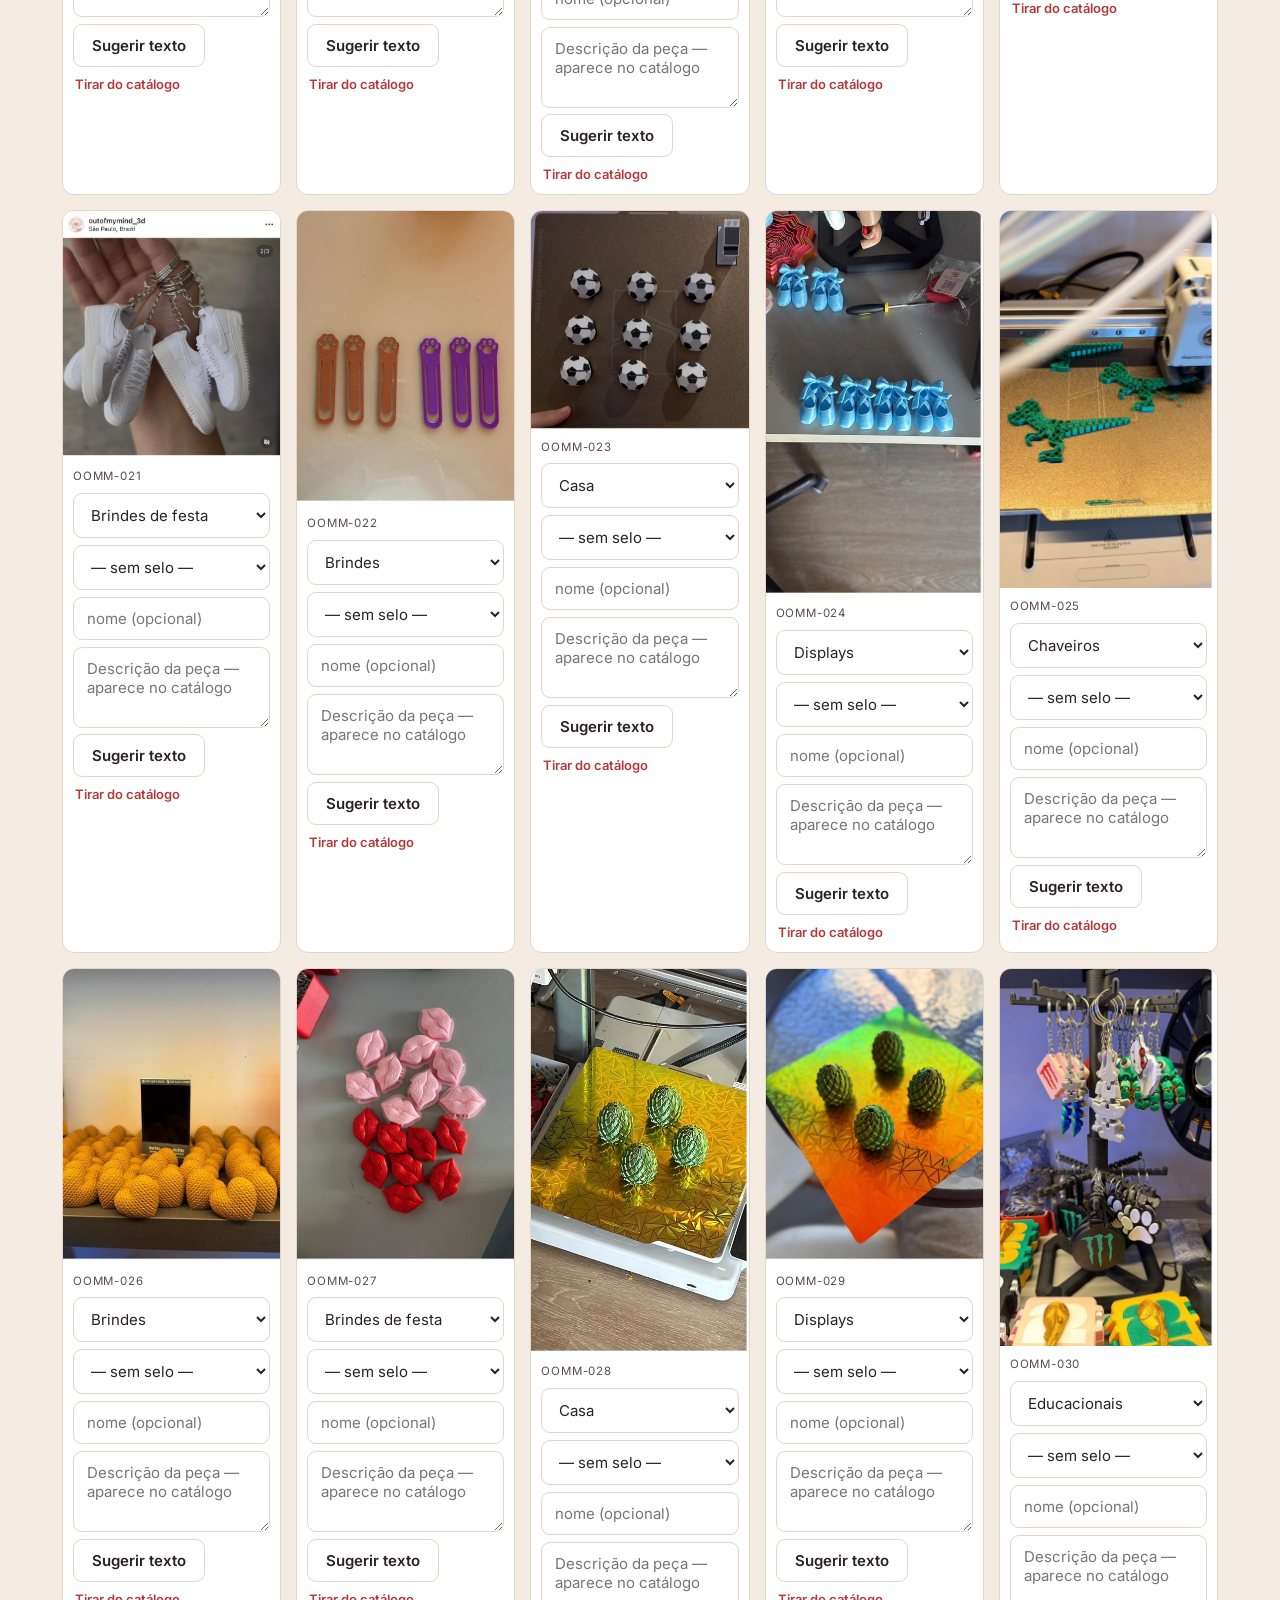
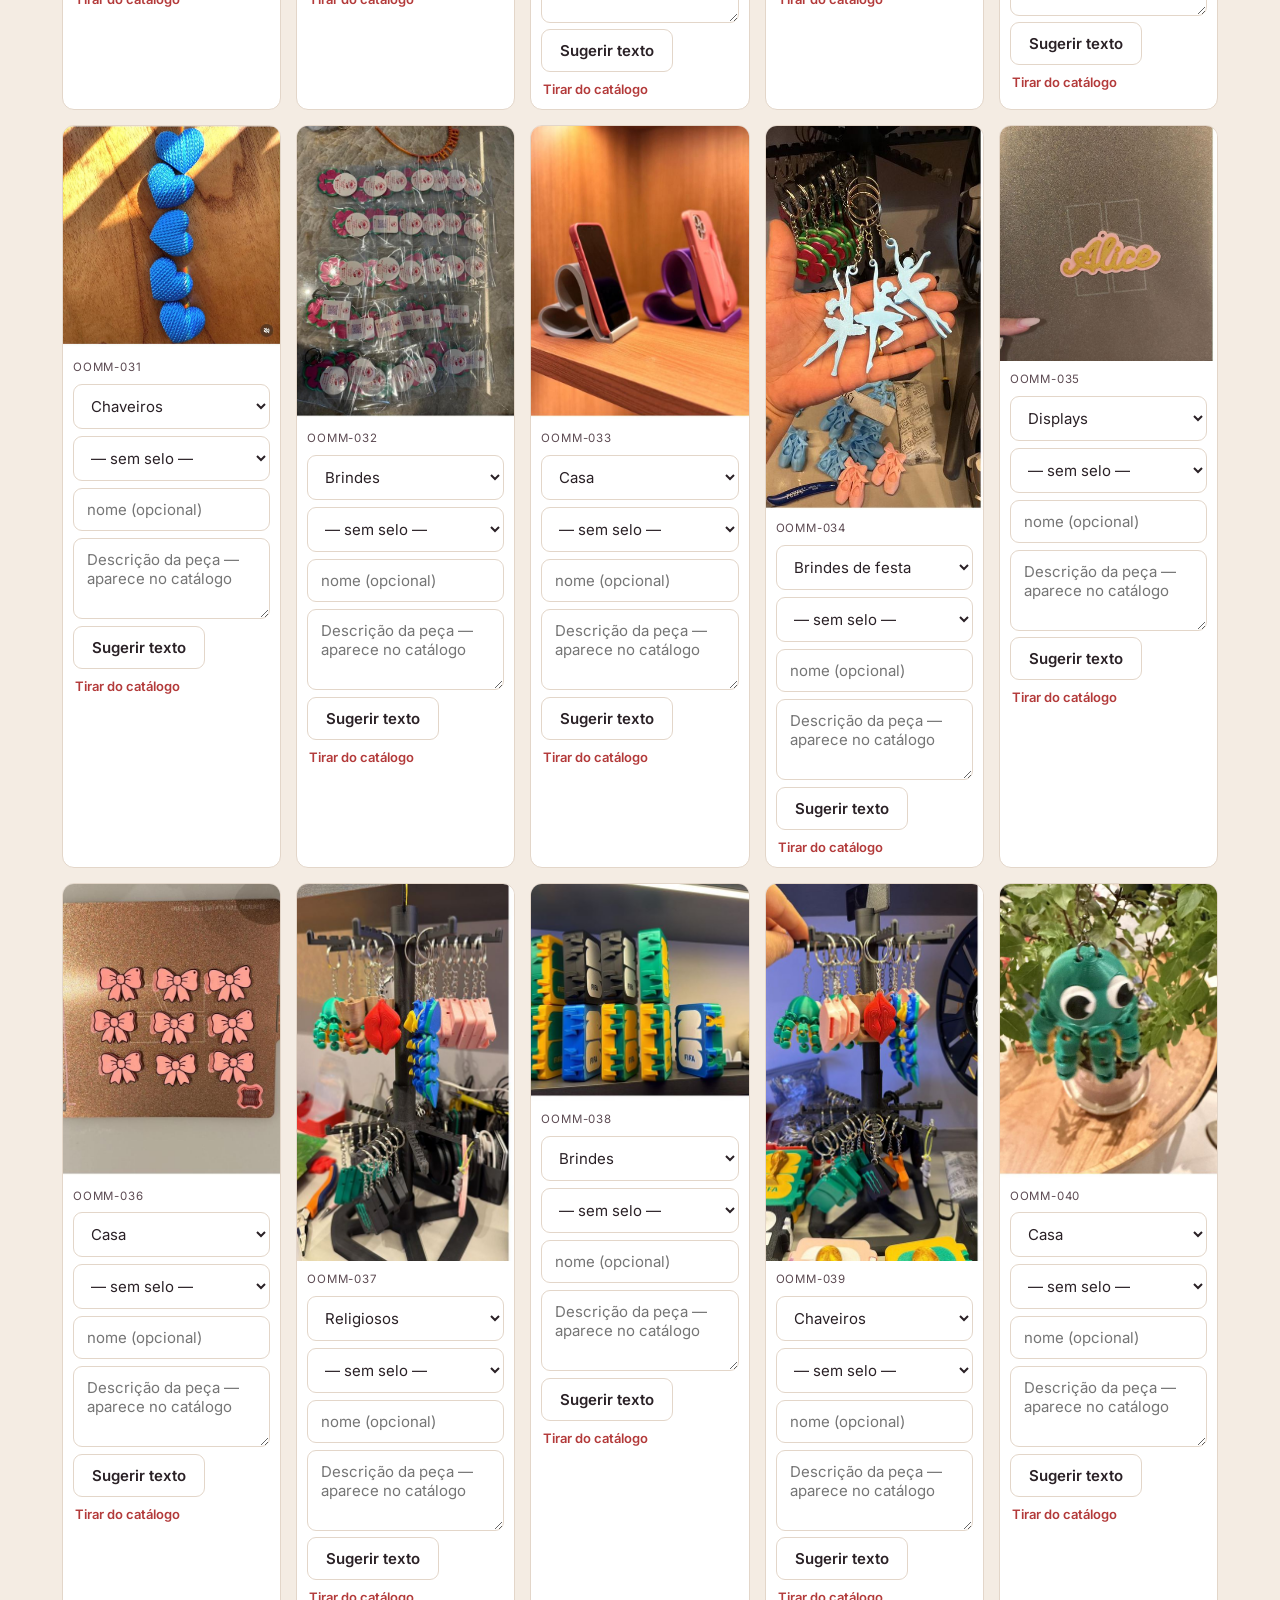
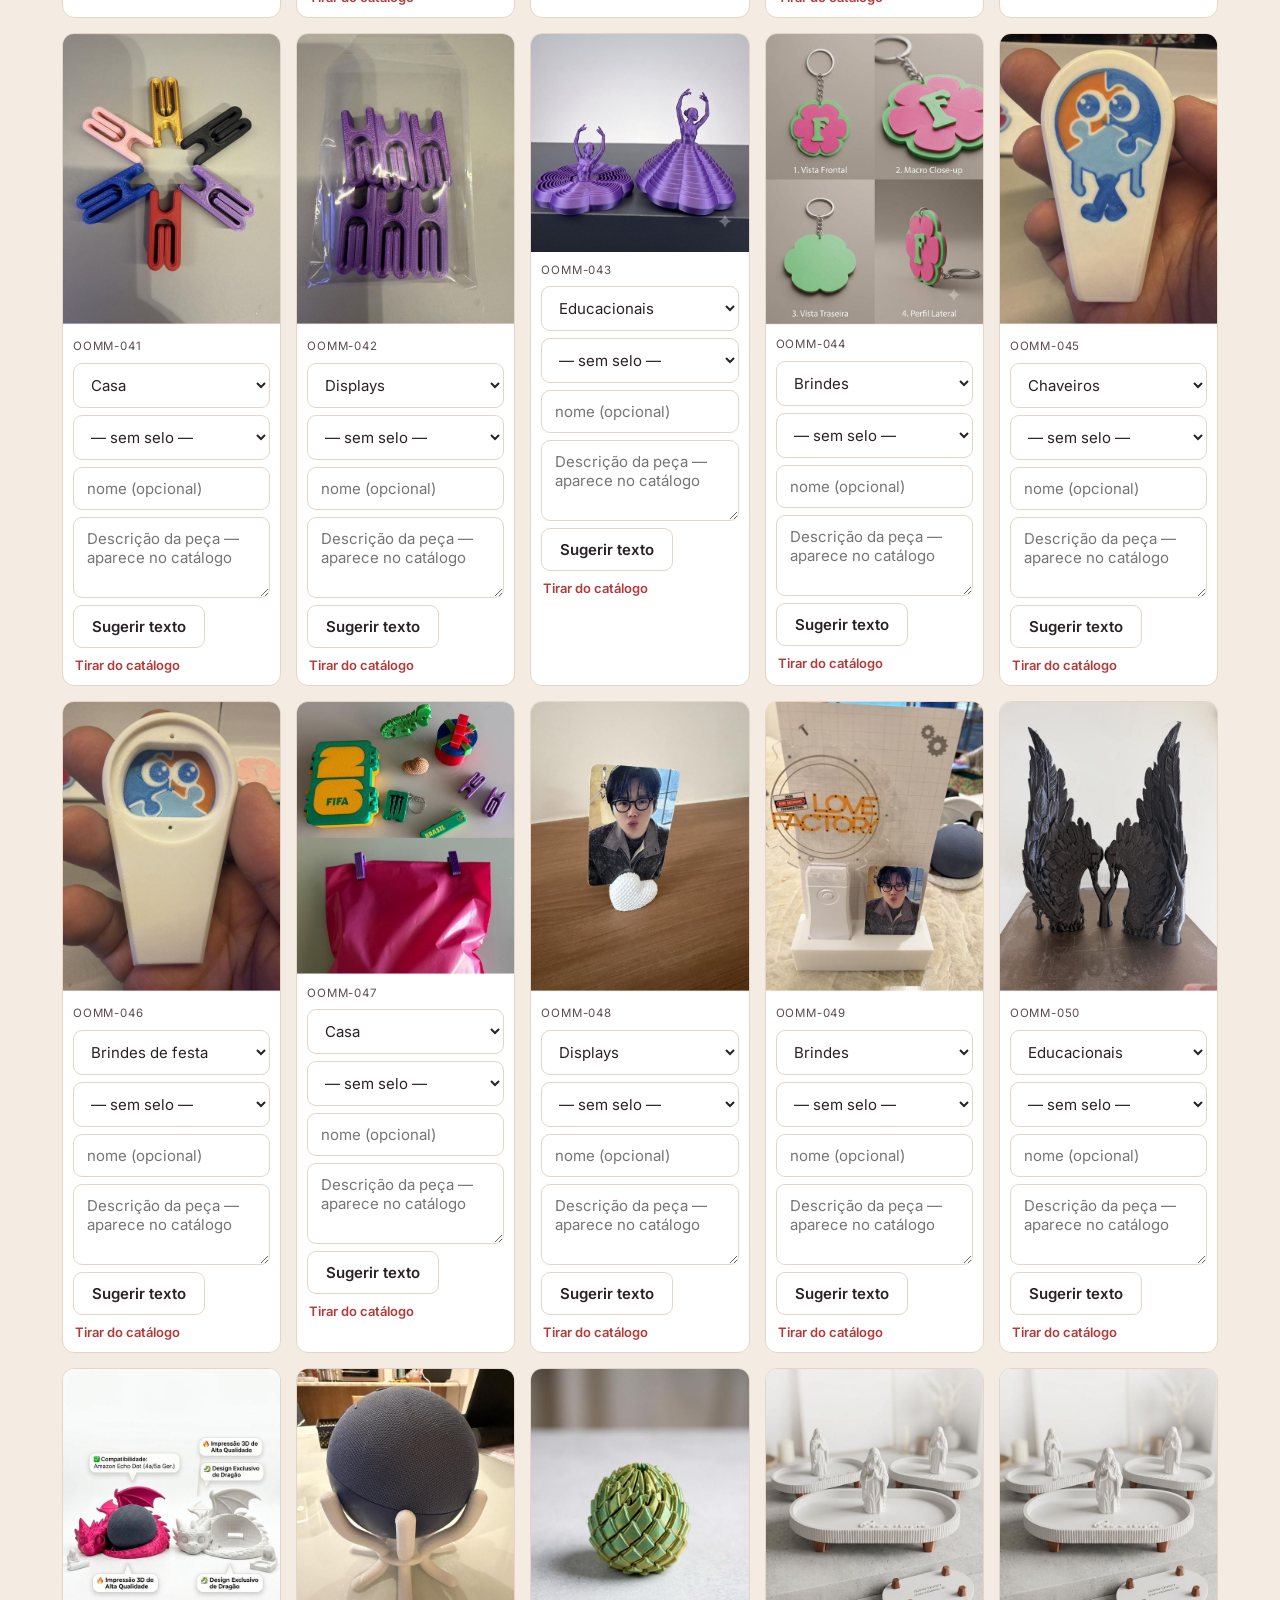
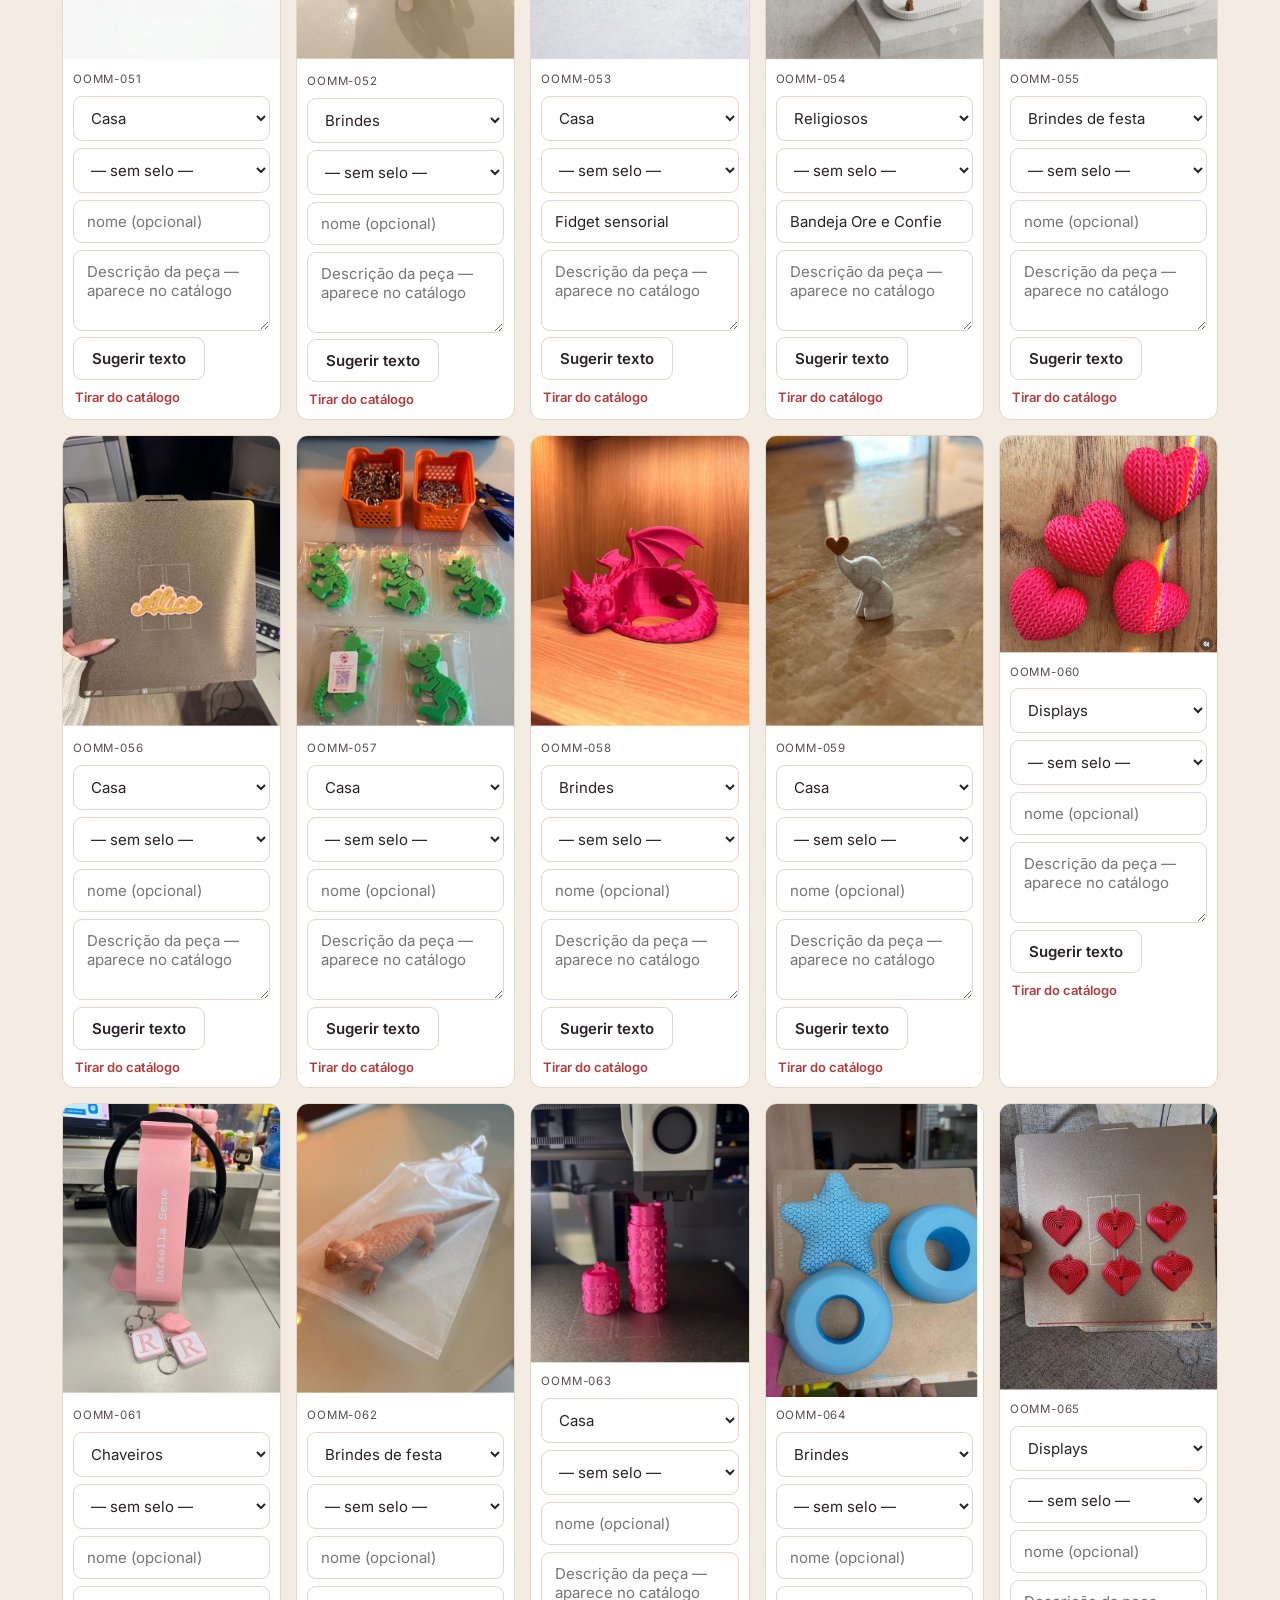
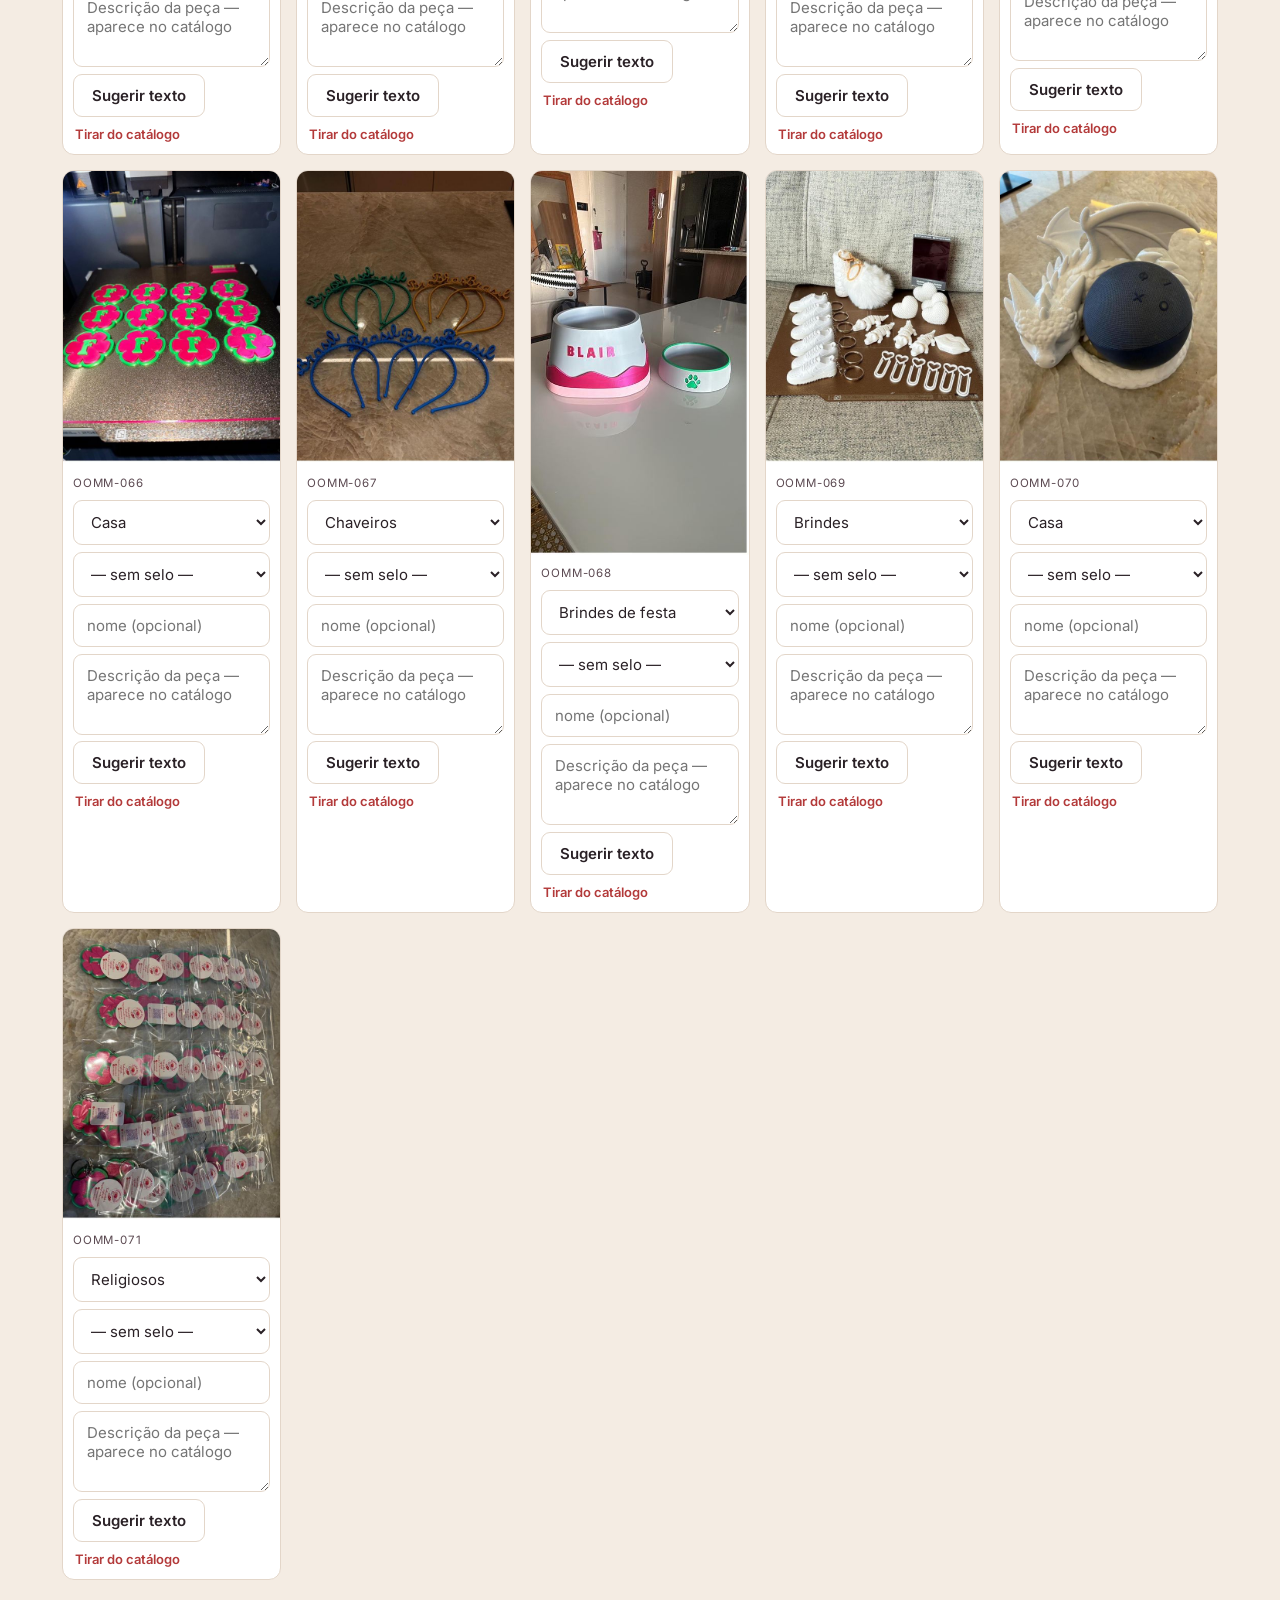
==== commit 729c7450: "Add files via upload" ====
--- a/admin/index.html
+++ b/admin/index.html
@@ -5,7 +5,7 @@
 <meta name="viewport" content="width=device-width, initial-scale=1.0">
 <meta name="robots" content="noindex, nofollow">
 <title>Admin · OOMM Studio</title>
-<!-- ADMIN v10 · 19/07/2026 — sem tela de login: a proteção é do Cloudflare Access -->
+<!-- ADMIN v11 · 19/07/2026 — sem tela de login: a proteção é do Cloudflare Access -->
 <link href="https://fonts.googleapis.com/css2?family=Inter:wght@400;500;600;700&display=swap" rel="stylesheet">
 <style>
   :root{--ink:#2A2126;--paper:#F4ECE3;--card:#fff;--line:#E3D6C9;--teal:#A63E60;--teal-d:#9B3A58;
@@ -100,7 +100,7 @@
 <div id="telaPainel">
   <header class="top">
     <h1>Admin · OOMM Studio</h1>
-    <span class="quem" id="quem"></span><span class="quem" style="margin-left:0;opacity:.7">· v10 · 19/07/2026</span>
+    <span class="quem" id="quem"></span><span class="quem" style="margin-left:0;opacity:.7">· v11 · 19/07/2026</span>
     <a href="editor-catalogo.html" style="color:#EE9CB2;font-size:13.5px;text-decoration:underline">Editor de categorias</a>
     <button id="sair" style="background:transparent;border-color:#5A424C;color:#fff;padding:7px 13px;font-size:13.5px">Sair</button>
   </header>
@@ -586,65 +586,174 @@
     }finally{ carregandoNum = false; }
   }
 
+  const nf = n => (n||0).toLocaleString("pt-BR");
+  const CORES = ["#A63E60","#1F8A54","#B0863F","#5B4B8A","#3C7C8A","#C25A3A","#7A6A5F","#9B5DA8"];
+
   function desenhar(d, alvo){
     const t = d.totais || {};
-    const visitas = t.pagina || 0, zap = t.whatsapp || 0, loja = t.loja || 0, peca = t.peca || 0;
-    const taxa = visitas ? ((zap / visitas) * 100).toFixed(1) : "0,0";
-    const nf = n => n.toLocaleString("pt-BR");
-
-    const cartoes =
+    const visitas = t.pagina||0, zap = t.whatsapp||0, loja = t.loja||0, peca = t.peca||0;
+    const taxa = visitas ? (zap/visitas*100) : 0;
+
+    const noCatalogo = (d.paginas||[]).find(x=>/catalogo/.test(x.alvo));
+    const vistasCat = noCatalogo ? noCatalogo.n : 0;
+
+    alvo.innerHTML =
       '<div class="cartoes">'+
-      cartao("Páginas vistas", nf(visitas), "nos últimos "+d.dias+" dias")+
-      cartao("Cliques no WhatsApp", nf(zap), "pedidos iniciados", true)+
-      cartao("Taxa de contato", taxa.replace(".",",")+"%", "de quem visitou chamou")+
-      cartao("Cliques nas lojas", nf(loja), "Shopee e Mercado Livre")+
-      '</div>';
-
-    // gráfico por dia
-    const dias = {};
-    (d.porDia||[]).forEach(r=>{
-      dias[r.dia] = dias[r.dia] || {pagina:0, whatsapp:0};
-      if(r.tipo==="pagina") dias[r.dia].pagina = r.n;
-      if(r.tipo==="whatsapp") dias[r.dia].whatsapp = r.n;
-    });
-    const chaves = Object.keys(dias).sort();
-    const maior = Math.max(1, ...chaves.map(k=>dias[k].pagina));
-    const grafico = chaves.length
-      ? '<div class="grafico">'+chaves.map(k=>{
-          const v = dias[k];
-          const dt = k.split("-").reverse().slice(0,2).join("/");
-          return '<div class="col" data-t="'+dt+' · '+v.pagina+' visitas · '+v.whatsapp+' no zap">'+
-            '<div class="b2" style="height:'+(v.whatsapp/maior*100)+'%"></div>'+
-            '<div class="b1" style="height:'+(v.pagina/maior*100)+'%"></div></div>';
-        }).join("")+'</div>'+
-        '<div class="legenda"><span><i style="background:#C9B7A9"></i>páginas vistas</span>'+
-        '<span><i style="background:#A63E60"></i>cliques no WhatsApp</span></div>'
-      : '<div class="msg warn">Ainda não há dados no período. Os números começam a aparecer conforme as pessoas visitam o site.</div>';
-
-    const tabelas = '<div class="tabelas">'+
-      tabela("Páginas mais vistas", d.paginas)+
-      tabela("Peças mais pedidas", d.pecas)+
-      tabela("De onde vem a visita", d.origens)+
-      tabela("Cliques por loja", d.lojas)+
-      '</div>';
-
-    alvo.innerHTML = cartoes + grafico + tabelas +
-      '<p style="color:var(--muted);font-size:13.5px;margin-top:22px;line-height:1.6">'+
-      'Contamos só o que a pessoa faz no site — nenhum dado pessoal, nenhum cookie. '+
-      'Robôs de busca são descartados, então estes números costumam ser menores e mais honestos '+
-      'que os de outras ferramentas.</p>';
+        cartao("Páginas vistas", nf(visitas), "nos últimos "+d.dias+" dias")+
+        cartao("Cliques no WhatsApp", nf(zap), "conversas iniciadas", true)+
+        cartao("Taxa de contato", taxa.toFixed(1).replace(".",",")+"%", diagnostico(taxa))+
+        cartao("Cliques nas lojas", nf(loja), "Shopee e Mercado Livre")+
+      '</div>'+
+      '<div class="g-card"><h4>Movimento dia a dia</h4>'+
+        '<p class="leg-sub">Quantas pessoas passaram pelo site e quantas chamaram no WhatsApp.</p>'+
+        areaDupla(d.porDia)+
+      '</div>'+
+      '<div class="g-grid">'+
+        '<div class="g-card"><h4>Do primeiro clique ao pedido</h4>'+
+          '<p class="leg-sub">Onde as pessoas param no caminho.</p>'+
+          funil(visitas, vistasCat, peca, zap)+
+        '</div>'+
+        '<div class="g-card"><h4>De onde vem a visita</h4>'+
+          '<p class="leg-sub">Qual canal traz gente para o site.</p>'+
+          rosca(d.origens)+
+        '</div>'+
+      '</div>'+
+      '<div class="g-linha">'+
+        '<div class="g-card"><h4>Páginas mais vistas</h4><p class="leg-sub">&nbsp;</p>'+
+          barras(d.paginas, "#A63E60")+'</div>'+
+        '<div class="g-card"><h4>Peças mais pedidas</h4>'+
+          '<p class="leg-sub">Cliques no botão + do catálogo.</p>'+
+          barras(d.pecas, "#1F8A54")+'</div>'+
+      '</div>'+
+      '<p style="color:var(--muted);font-size:13.5px;margin-top:6px;line-height:1.6">'+
+        'Contamos só o que acontece no site — sem cookie e sem identificar ninguém. '+
+        'Robôs de busca são descartados, então estes números são menores e mais honestos '+
+        'que os de outras ferramentas.</p>';
+  }
+
+  function diagnostico(taxa){
+    if(!taxa) return "ainda sem cliques";
+    if(taxa < 2)  return "abaixo do esperado — revise a página";
+    if(taxa < 5)  return "dentro do normal";
+    return "acima da média — vale investir em alcance";
+  }
+
+  /* ---------- gráfico de área com duas séries ---------- */
+  function areaDupla(porDia){
+    const mapa = {};
+    (porDia||[]).forEach(r=>{
+      mapa[r.dia] = mapa[r.dia] || {p:0, z:0};
+      if(r.tipo==="pagina")   mapa[r.dia].p = r.n;
+      if(r.tipo==="whatsapp") mapa[r.dia].z = r.n;
+    });
+    const dias = Object.keys(mapa).sort();
+    if(dias.length < 2) return '<p class="g-vazio">Ainda não há dias suficientes para desenhar a curva. Volte depois de alguns dias de visita.</p>';
+
+    const W = 760, H = 240, ML = 42, MR = 12, MT = 14, MB = 26;
+    const iw = W-ML-MR, ih = H-MT-MB;
+    const max = Math.max(1, ...dias.map(k=>mapa[k].p));
+    const teto = Math.ceil(max/5)*5 || 5;
+    const x = i => ML + (dias.length===1 ? iw/2 : i*iw/(dias.length-1));
+    const y = v => MT + ih - (v/teto)*ih;
+
+    const linha = (sel) => dias.map((k,i)=>(i?"L":"M")+x(i).toFixed(1)+" "+y(mapa[k][sel]).toFixed(1)).join(" ");
+    const area  = (sel) => linha(sel)+" L"+x(dias.length-1).toFixed(1)+" "+(MT+ih)+" L"+x(0).toFixed(1)+" "+(MT+ih)+" Z";
+
+    let grade = "", rot = "";
+    for(let g=0; g<=4; g++){
+      const v = teto*g/4, yy = y(v);
+      grade += '<line x1="'+ML+'" y1="'+yy.toFixed(1)+'" x2="'+(W-MR)+'" y2="'+yy.toFixed(1)+'" stroke="#F0E7DC"/>';
+      grade += '<text x="'+(ML-8)+'" y="'+(yy+4).toFixed(1)+'" text-anchor="end" font-size="11" fill="#8A7680">'+Math.round(v)+'</text>';
+    }
+    const passo = Math.max(1, Math.ceil(dias.length/7));
+    dias.forEach((k,i)=>{
+      if(i % passo && i !== dias.length-1) return;
+      const dt = k.slice(8)+"/"+k.slice(5,7);
+      rot += '<text x="'+x(i).toFixed(1)+'" y="'+(H-6)+'" text-anchor="middle" font-size="11" fill="#8A7680">'+dt+'</text>';
+    });
+
+    const pontos = dias.map((k,i)=>
+      '<g><circle cx="'+x(i).toFixed(1)+'" cy="'+y(mapa[k].z).toFixed(1)+'" r="3.2" fill="#A63E60"/>'+
+      '<circle cx="'+x(i).toFixed(1)+'" cy="'+y(mapa[k].p).toFixed(1)+'" r="9" fill="transparent">'+
+      '<title>'+k.split("-").reverse().join("/")+"\n"+mapa[k].p+' visitas\n'+mapa[k].z+' no WhatsApp</title></circle></g>').join("");
+
+    return '<svg viewBox="0 0 '+W+' '+H+'" role="img" aria-label="Movimento diário">'+
+      '<defs><linearGradient id="gv" x1="0" y1="0" x2="0" y2="1">'+
+      '<stop offset="0%" stop-color="#C9B7A9" stop-opacity=".55"/>'+
+      '<stop offset="100%" stop-color="#C9B7A9" stop-opacity="0"/></linearGradient></defs>'+
+      grade+
+      '<path d="'+area("p")+'" fill="url(#gv)"/>'+
+      '<path d="'+linha("p")+'" fill="none" stroke="#A08C7D" stroke-width="2" stroke-linejoin="round"/>'+
+      '<path d="'+linha("z")+'" fill="none" stroke="#A63E60" stroke-width="2.4" stroke-linejoin="round"/>'+
+      pontos+rot+
+      '</svg>'+
+      '<div class="g-leg"><span><i style="background:#A08C7D"></i>páginas vistas</span>'+
+      '<span><i style="background:#A63E60"></i>cliques no WhatsApp</span></div>';
+  }
+
+  /* ---------- funil ---------- */
+  function funil(visitas, catalogo, pecas, zap){
+    // As etapas não são encaixadas: dá para chamar no WhatsApp sem passar pelo
+    // catálogo. Por isso cada uma é comparada ao total de visitas, e não à
+    // etapa anterior — comparar entre etapas produziria percentuais acima de 100%.
+    const etapas = [
+      {t:"Entraram no site",     v:visitas,  c:"#C9B7A9", d:"todas as páginas"},
+      {t:"Abriram o catálogo",   v:catalogo, c:"#B0863F", d:"viram as peças"},
+      {t:"Clicaram numa peça",   v:pecas,    c:"#5B4B8A", d:"botão + do catálogo"},
+      {t:"Chamaram no WhatsApp", v:zap,      c:"#A63E60", d:"de qualquer página"}
+    ];
+    if(!visitas) return '<p class="g-vazio">Sem visitas no período.</p>';
+    let html = '<div class="funil">';
+    etapas.forEach(e=>{
+      const pc = visitas ? (e.v/visitas*100) : 0;
+      html += '<div class="f" style="background:'+e.c+';width:'+Math.max(30, pc).toFixed(1)+'%;min-width:215px">'+
+              '<span class="t">'+e.t+'<small>'+e.d+'</small></span>'+
+              '<span class="v">'+nf(e.v)+'<small>'+pc.toFixed(1).replace(".",",")+'%</small></span></div>';
+    });
+    return html+'</div><p class="funil-nota">Cada barra é comparada ao total de visitas. '+
+           'As etapas não são encaixadas: dá para chamar no WhatsApp sem passar pelo catálogo.</p>';
+  }
+
+  /* ---------- rosca ---------- */
+  function rosca(origens){
+    const l = (origens||[]).filter(x=>x.alvo && x.n);
+    if(!l.length) return '<p class="g-vazio">Sem dados de origem ainda.</p>';
+    const total = l.reduce((a,x)=>a+x.n, 0);
+    const R = 62, r = 40, cx = 78, cy = 78;
+    let ang = -Math.PI/2, fatias = "";
+    l.forEach((x,i)=>{
+      const frac = x.n/total, fim = ang + frac*Math.PI*2;
+      const grande = frac > .5 ? 1 : 0;
+      const p = (raio,a)=> [cx+raio*Math.cos(a), cy+raio*Math.sin(a)];
+      const [x1,y1]=p(R,ang), [x2,y2]=p(R,fim), [x3,y3]=p(r,fim), [x4,y4]=p(r,ang);
+      fatias += '<path d="M'+x1.toFixed(1)+' '+y1.toFixed(1)+' A'+R+' '+R+' 0 '+grande+' 1 '+x2.toFixed(1)+' '+y2.toFixed(1)+
+                ' L'+x3.toFixed(1)+' '+y3.toFixed(1)+' A'+r+' '+r+' 0 '+grande+' 0 '+x4.toFixed(1)+' '+y4.toFixed(1)+' Z" '+
+                'fill="'+CORES[i%CORES.length]+'"><title>'+x.alvo+': '+x.n+' ('+(frac*100).toFixed(0)+'%)</title></path>';
+      ang = fim;
+    });
+    const leg = l.map((x,i)=>'<div class="it"><i style="background:'+CORES[i%CORES.length]+'"></i>'+
+      '<span>'+String(x.alvo).slice(0,22)+'</span><span class="q">'+(x.n/total*100).toFixed(0)+'%</span></div>').join("");
+    return '<div class="rosca-wrap"><svg viewBox="0 0 156 156" role="img" aria-label="Origem das visitas">'+
+      fatias+
+      '<text class="rosca-centro" x="78" y="76" text-anchor="middle">'+nf(total)+'</text>'+
+      '<text class="rosca-rot" x="78" y="92" text-anchor="middle">VISITAS</text>'+
+      '</svg><div class="rosca-leg">'+leg+'</div></div>';
+  }
+
+  /* ---------- barras horizontais ---------- */
+  function barras(linhas, cor){
+    const l = (linhas||[]).filter(x=>x.alvo);
+    if(!l.length) return '<p class="g-vazio">Sem dados ainda.</p>';
+    const max = Math.max(...l.map(x=>x.n));
+    return l.slice(0,8).map(x=>
+      '<div class="bh"><span class="nome" title="'+x.alvo+'">'+String(x.alvo).replace(/^\//,"").replace(".html","")+'</span>'+
+      '<span class="trilho"><span class="barra" style="width:'+(x.n/max*100).toFixed(1)+'%;background:'+cor+'"></span></span>'+
+      '<span class="n">'+nf(x.n)+'</span></div>').join("");
   }
 
   function cartao(rot, val, sub, destaque){
     return '<div class="cartao'+(destaque?" destaque":"")+'">'+
       '<p class="rot">'+rot+'</p><p class="val">'+val+'</p><p class="sub">'+sub+'</p></div>';
-  }
-
-  function tabela(titulo, linhas){
-    const l = (linhas||[]).filter(x=>x.alvo);
-    return '<div class="tab-num"><h4>'+titulo+'</h4>'+
-      (l.length ? l.map(x=>'<div class="l"><span>'+String(x.alvo).slice(0,42)+'</span><b>'+x.n+'</b></div>').join("")
-                : '<p class="vazio">Sem dados ainda.</p>')+'</div>';
   }
 
   document.querySelectorAll(".per").forEach(b=>b.addEventListener("click", ()=>{
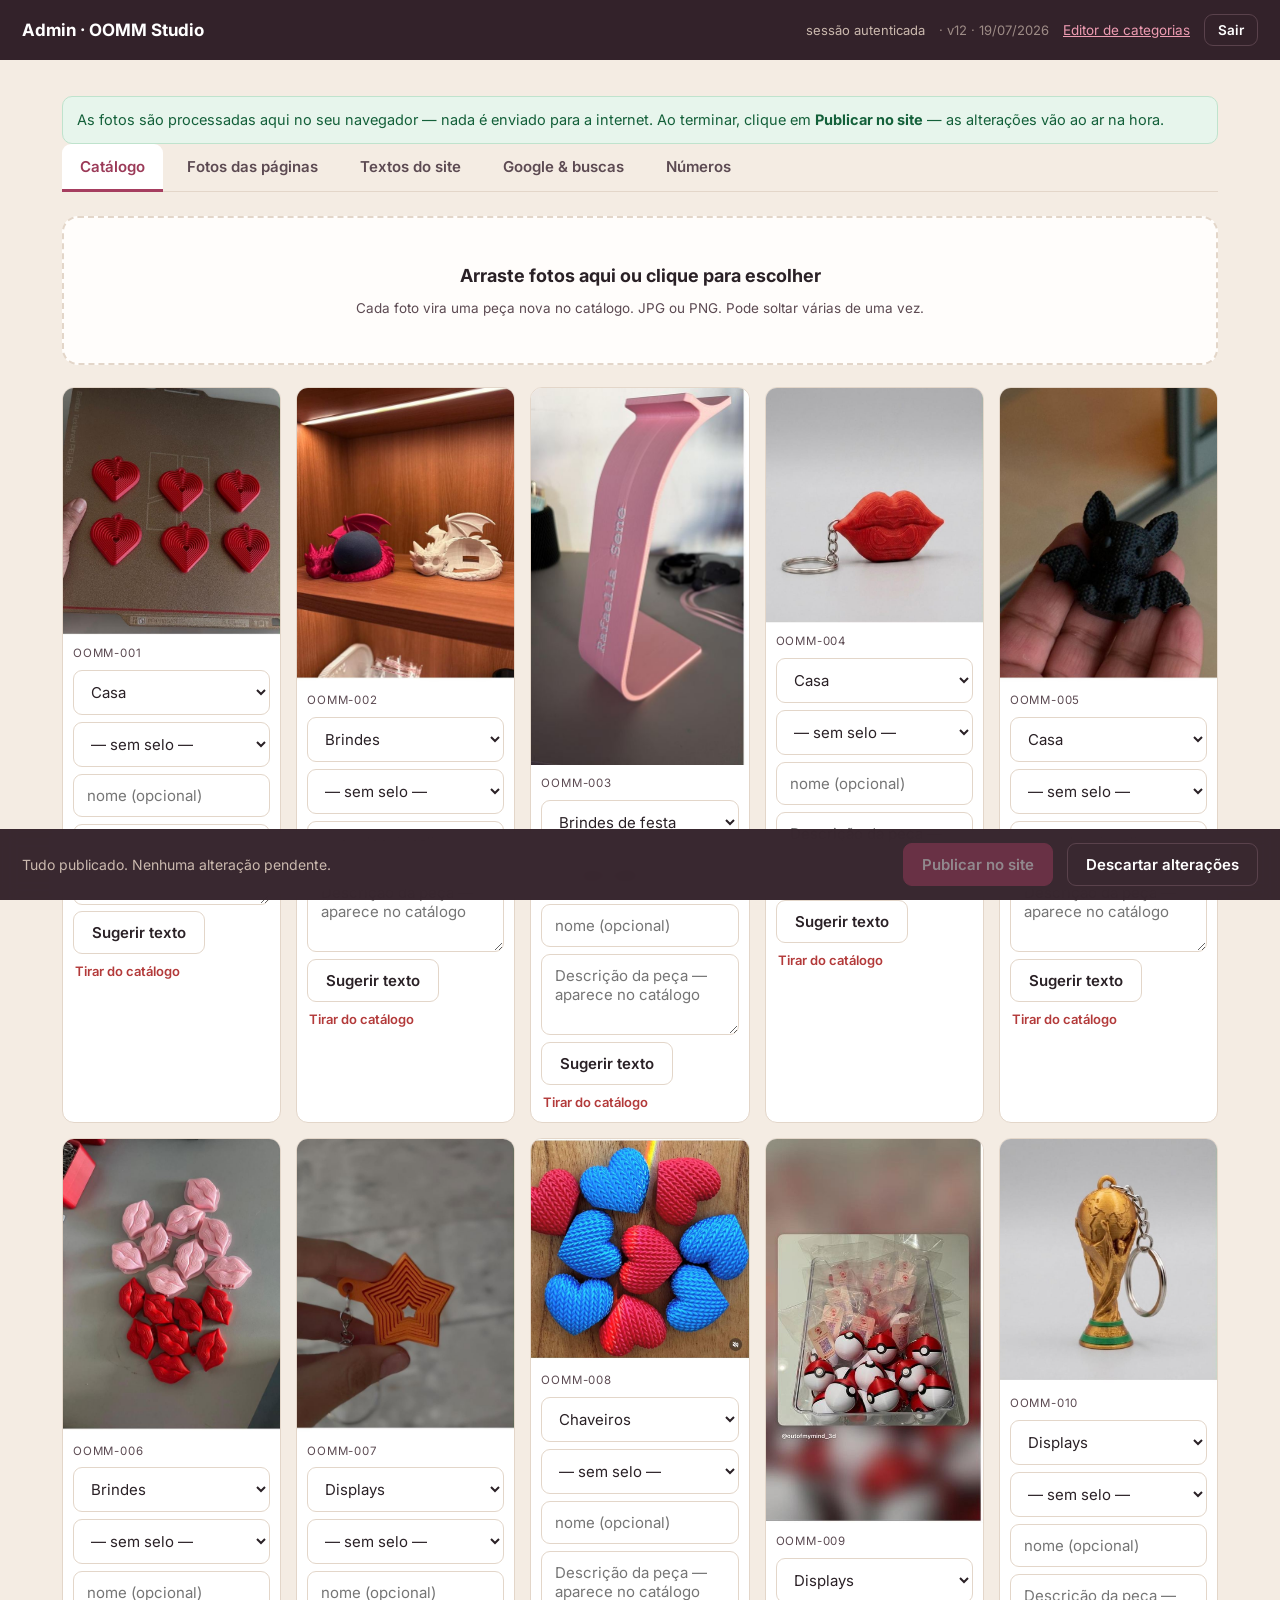
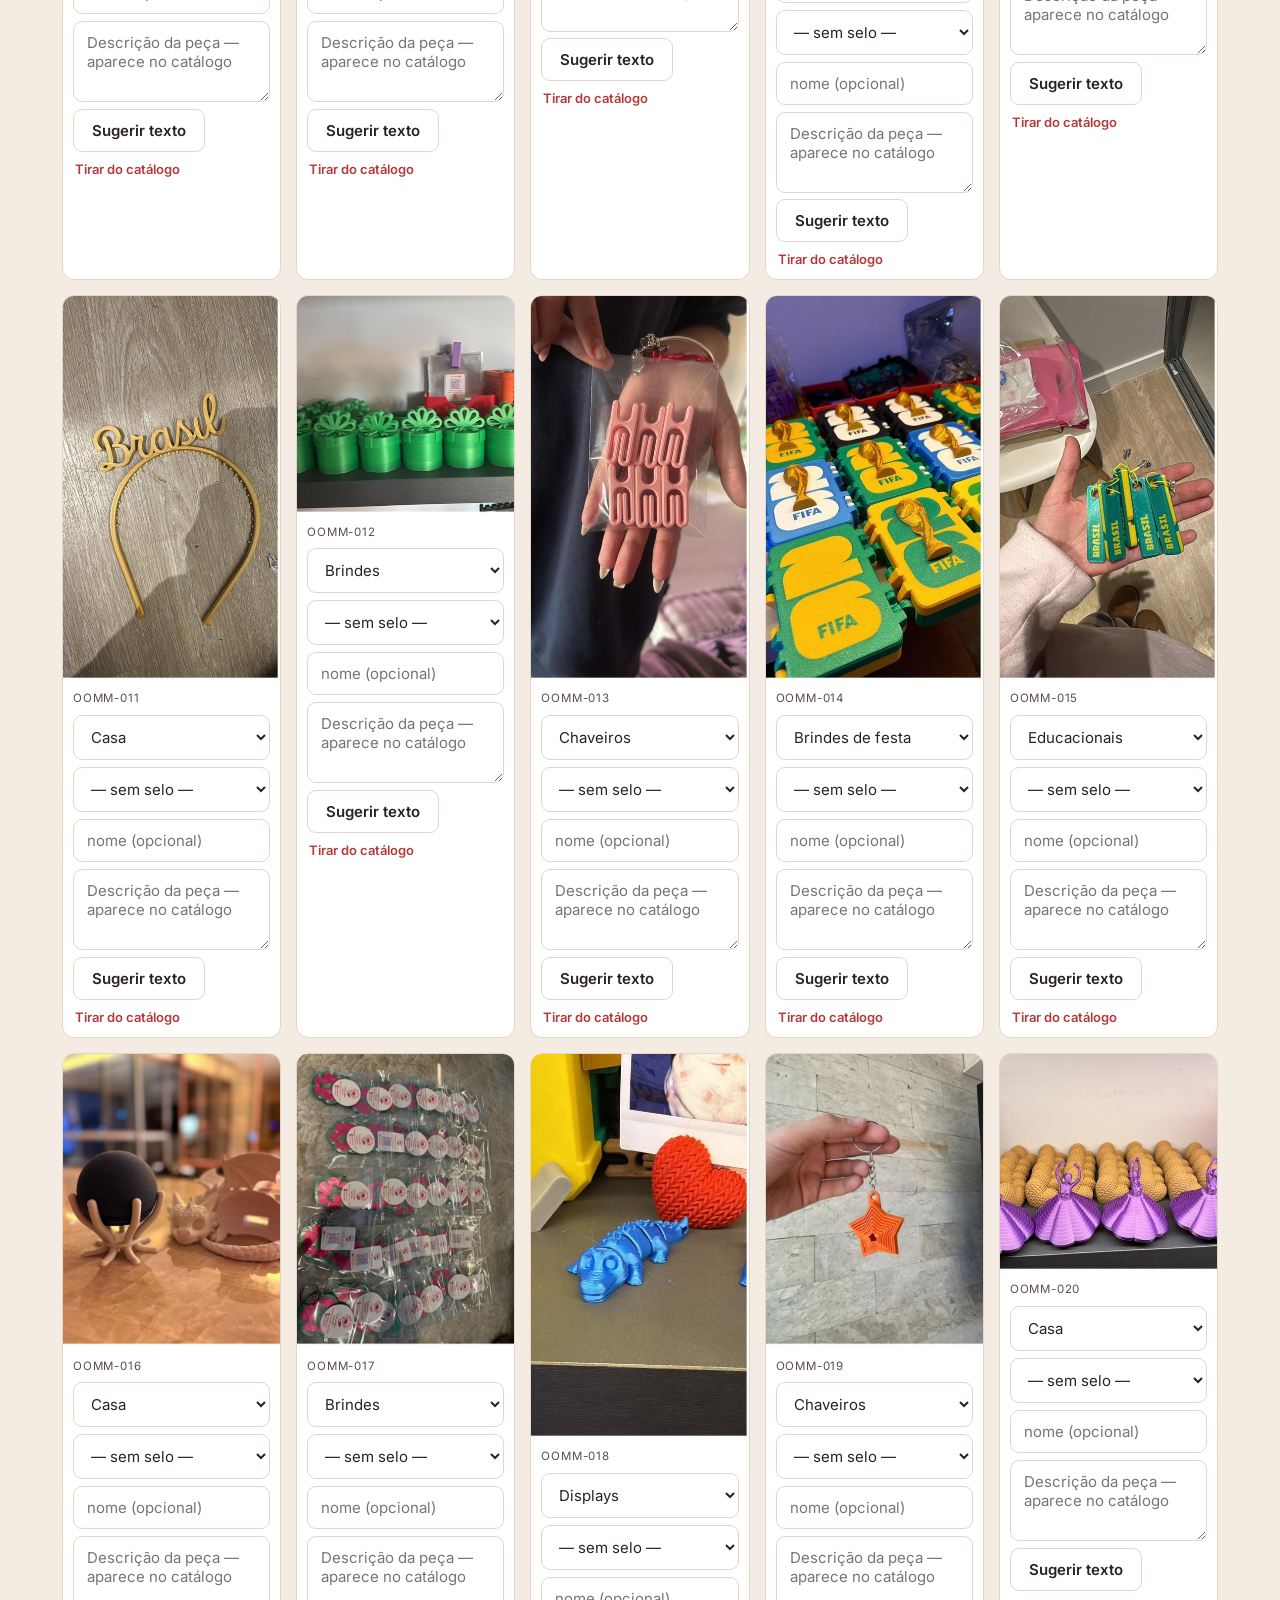
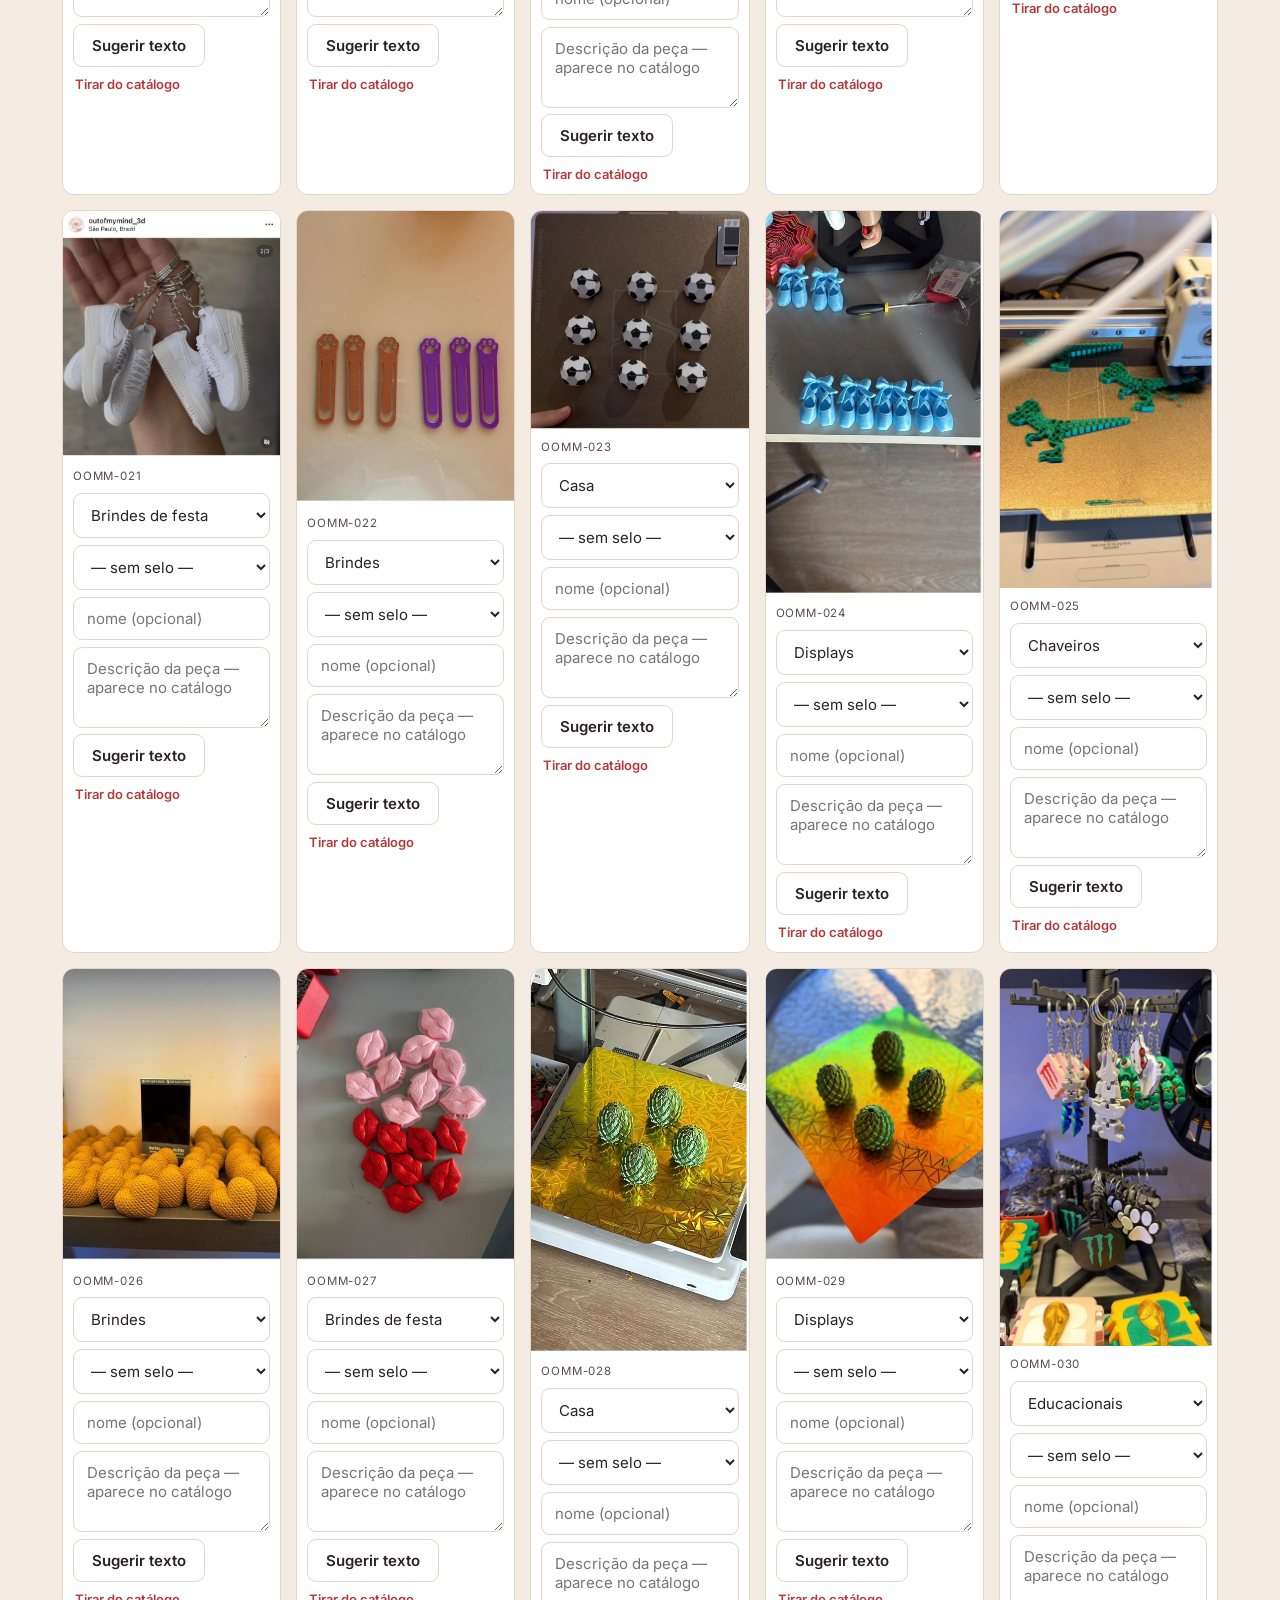
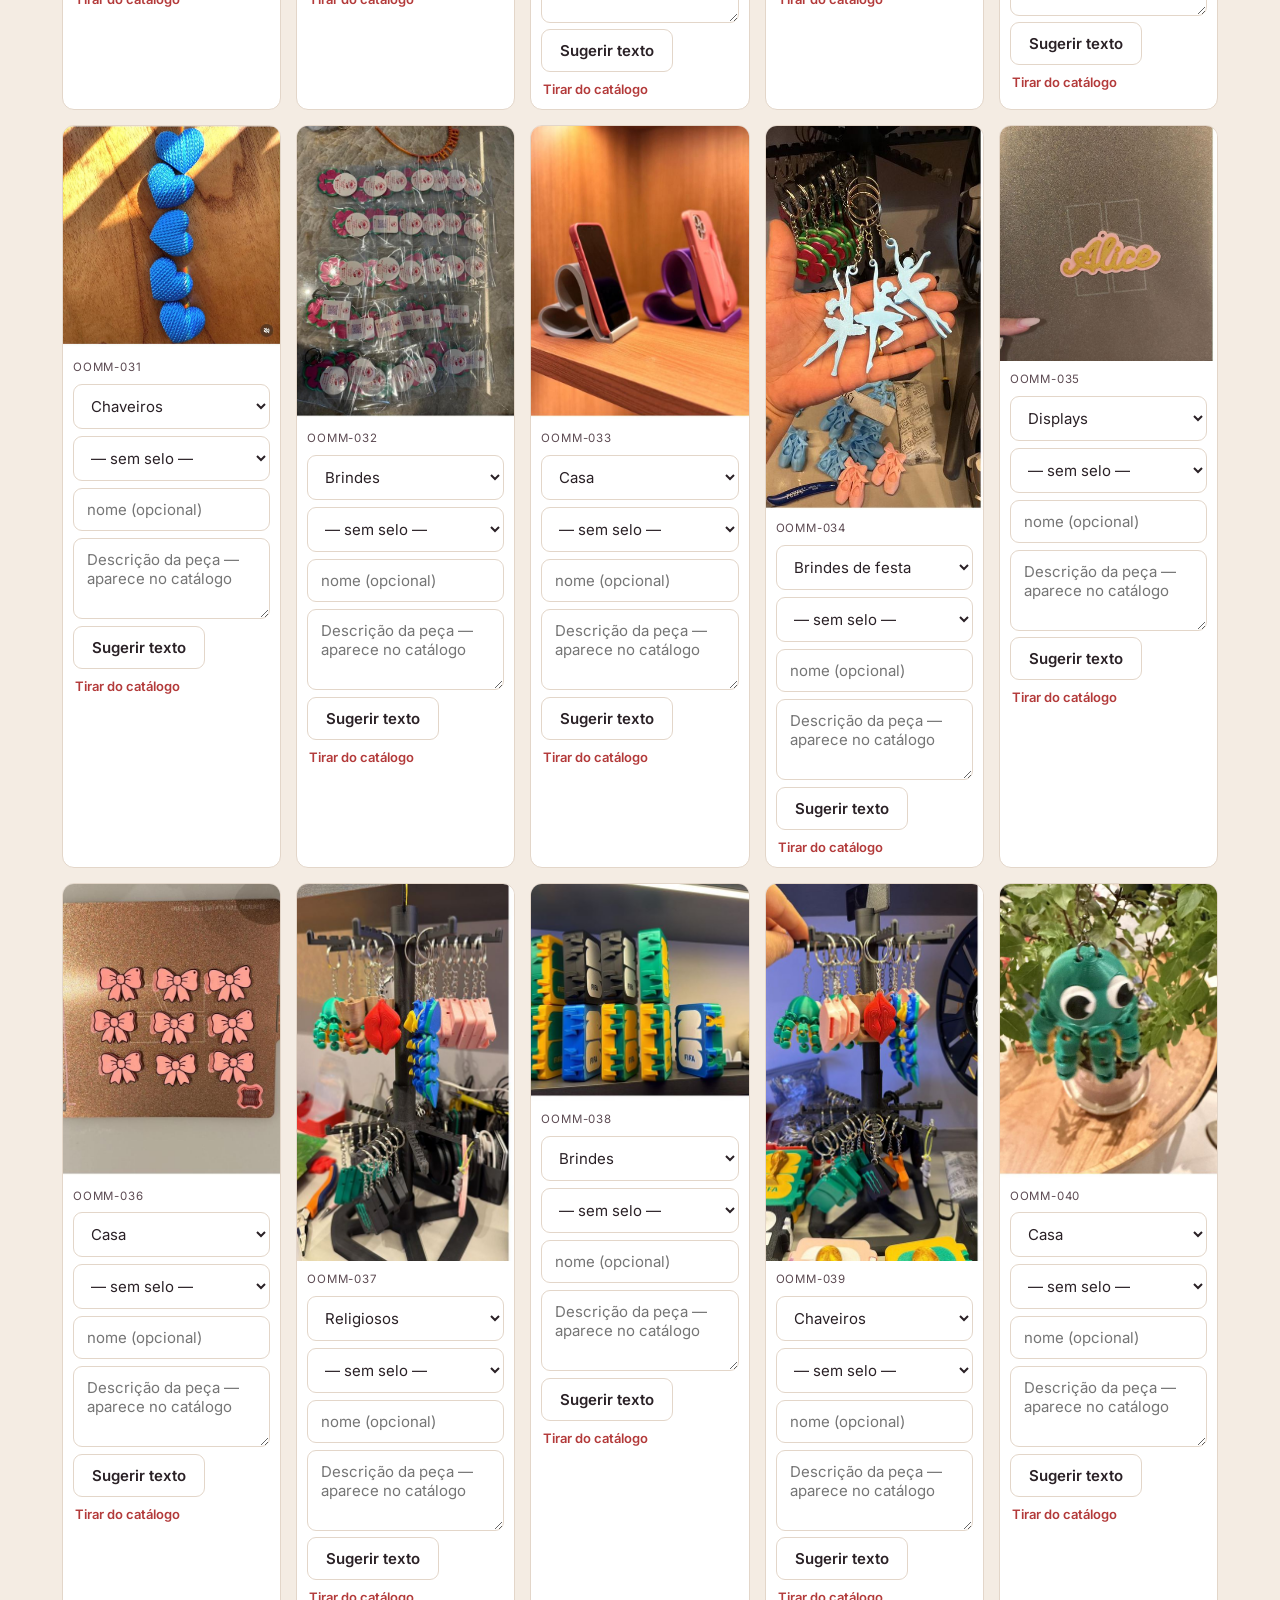
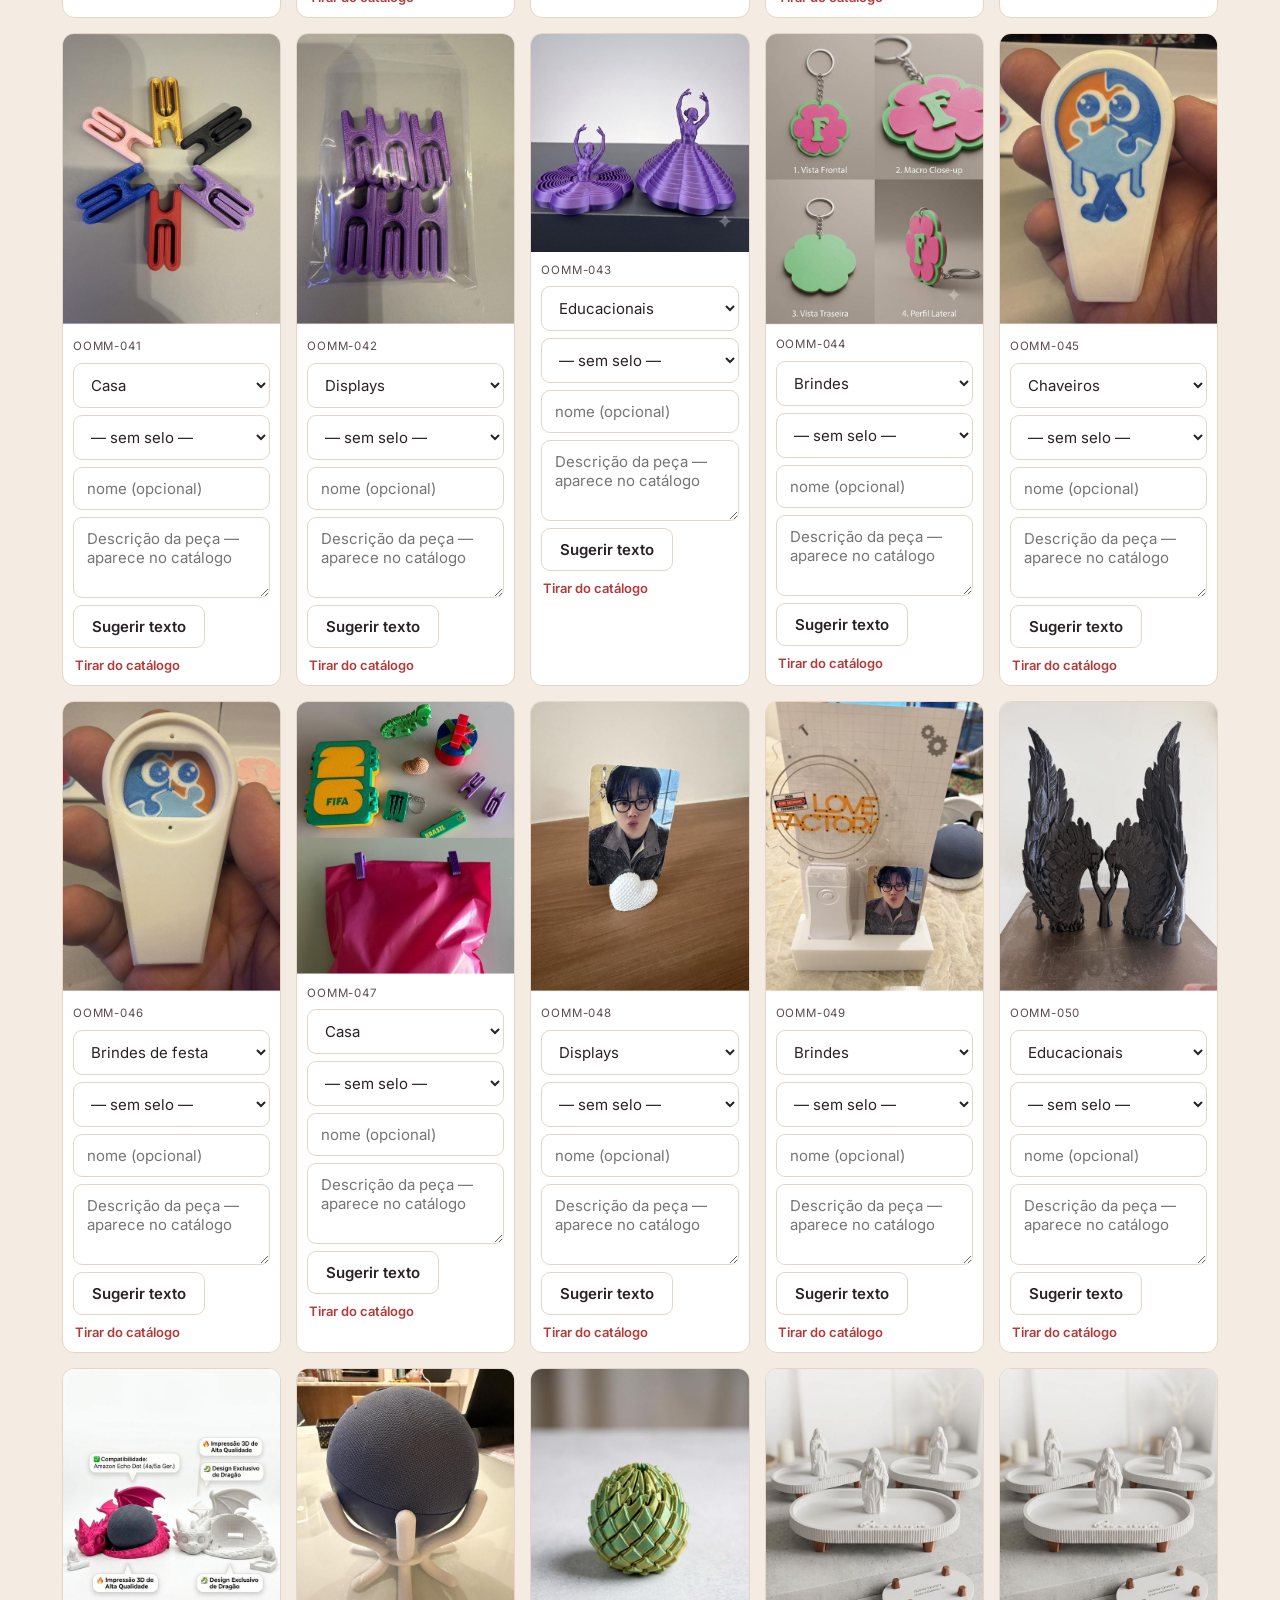
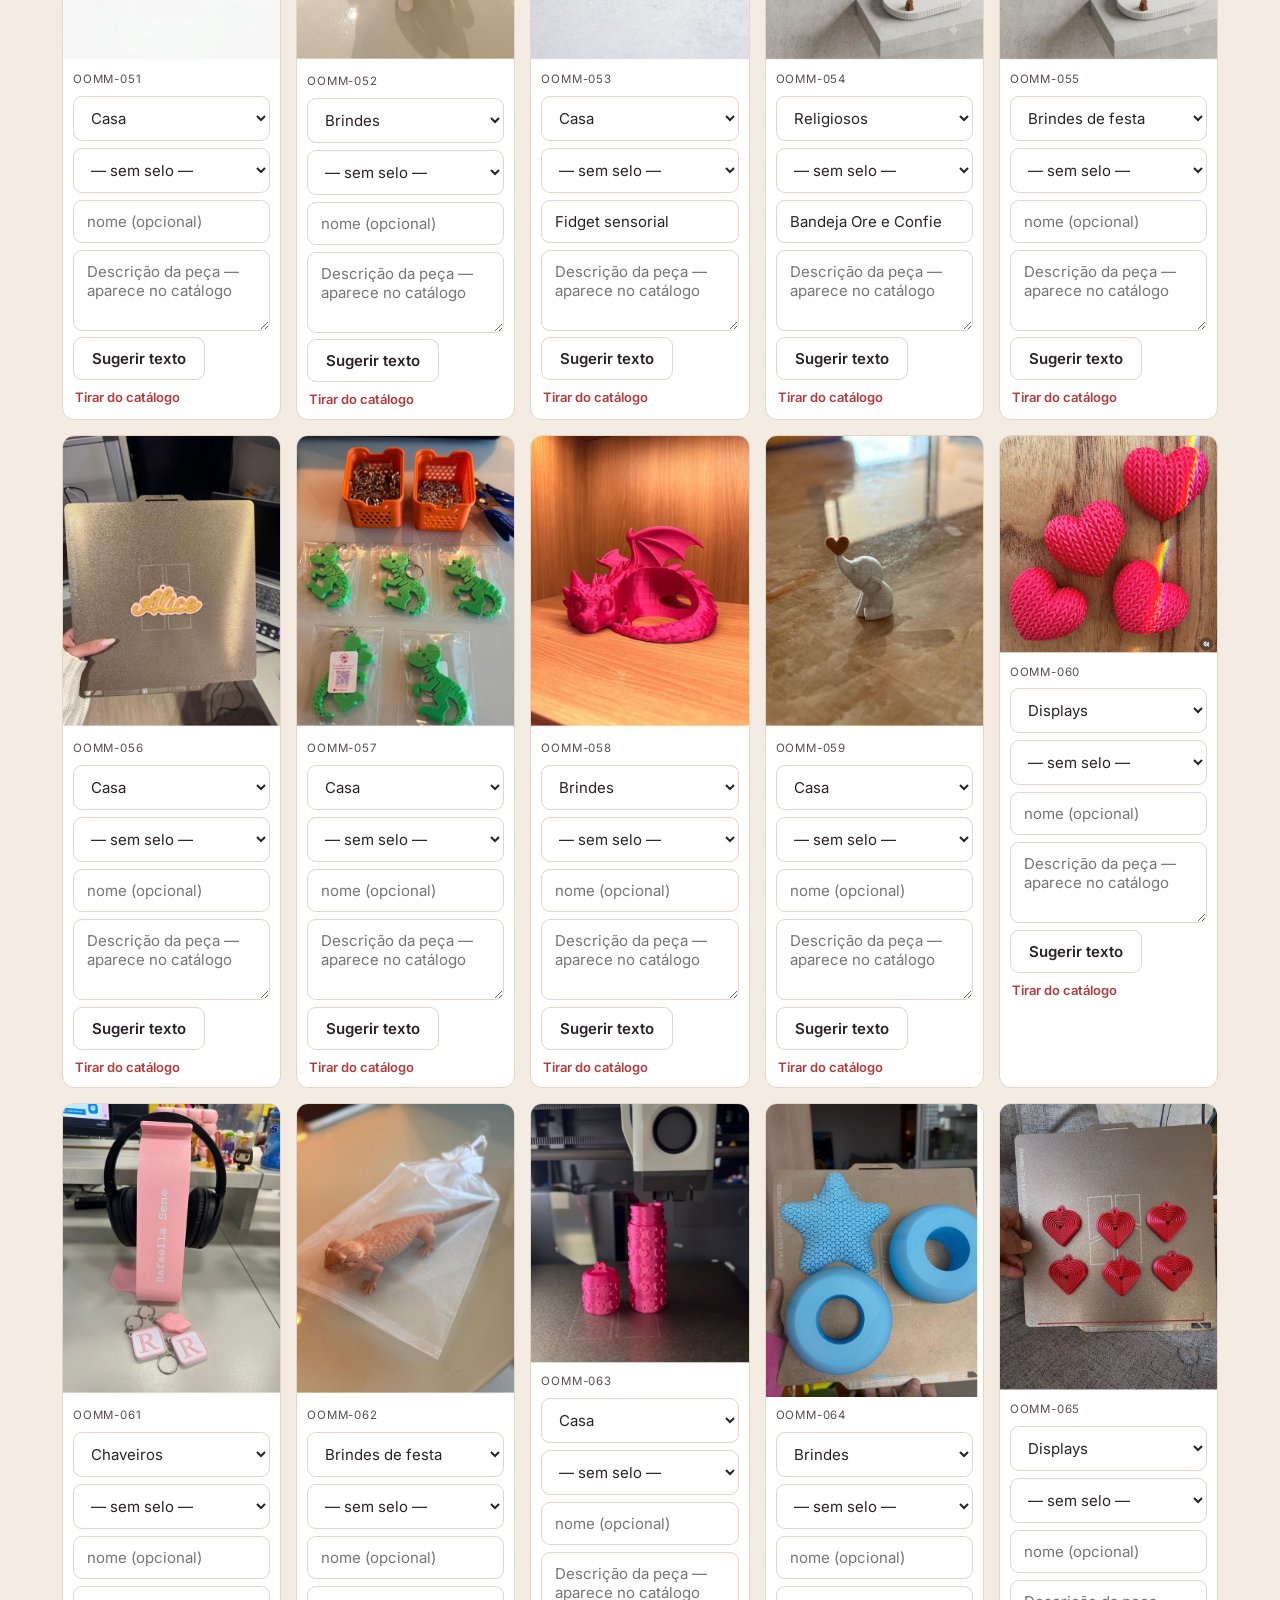
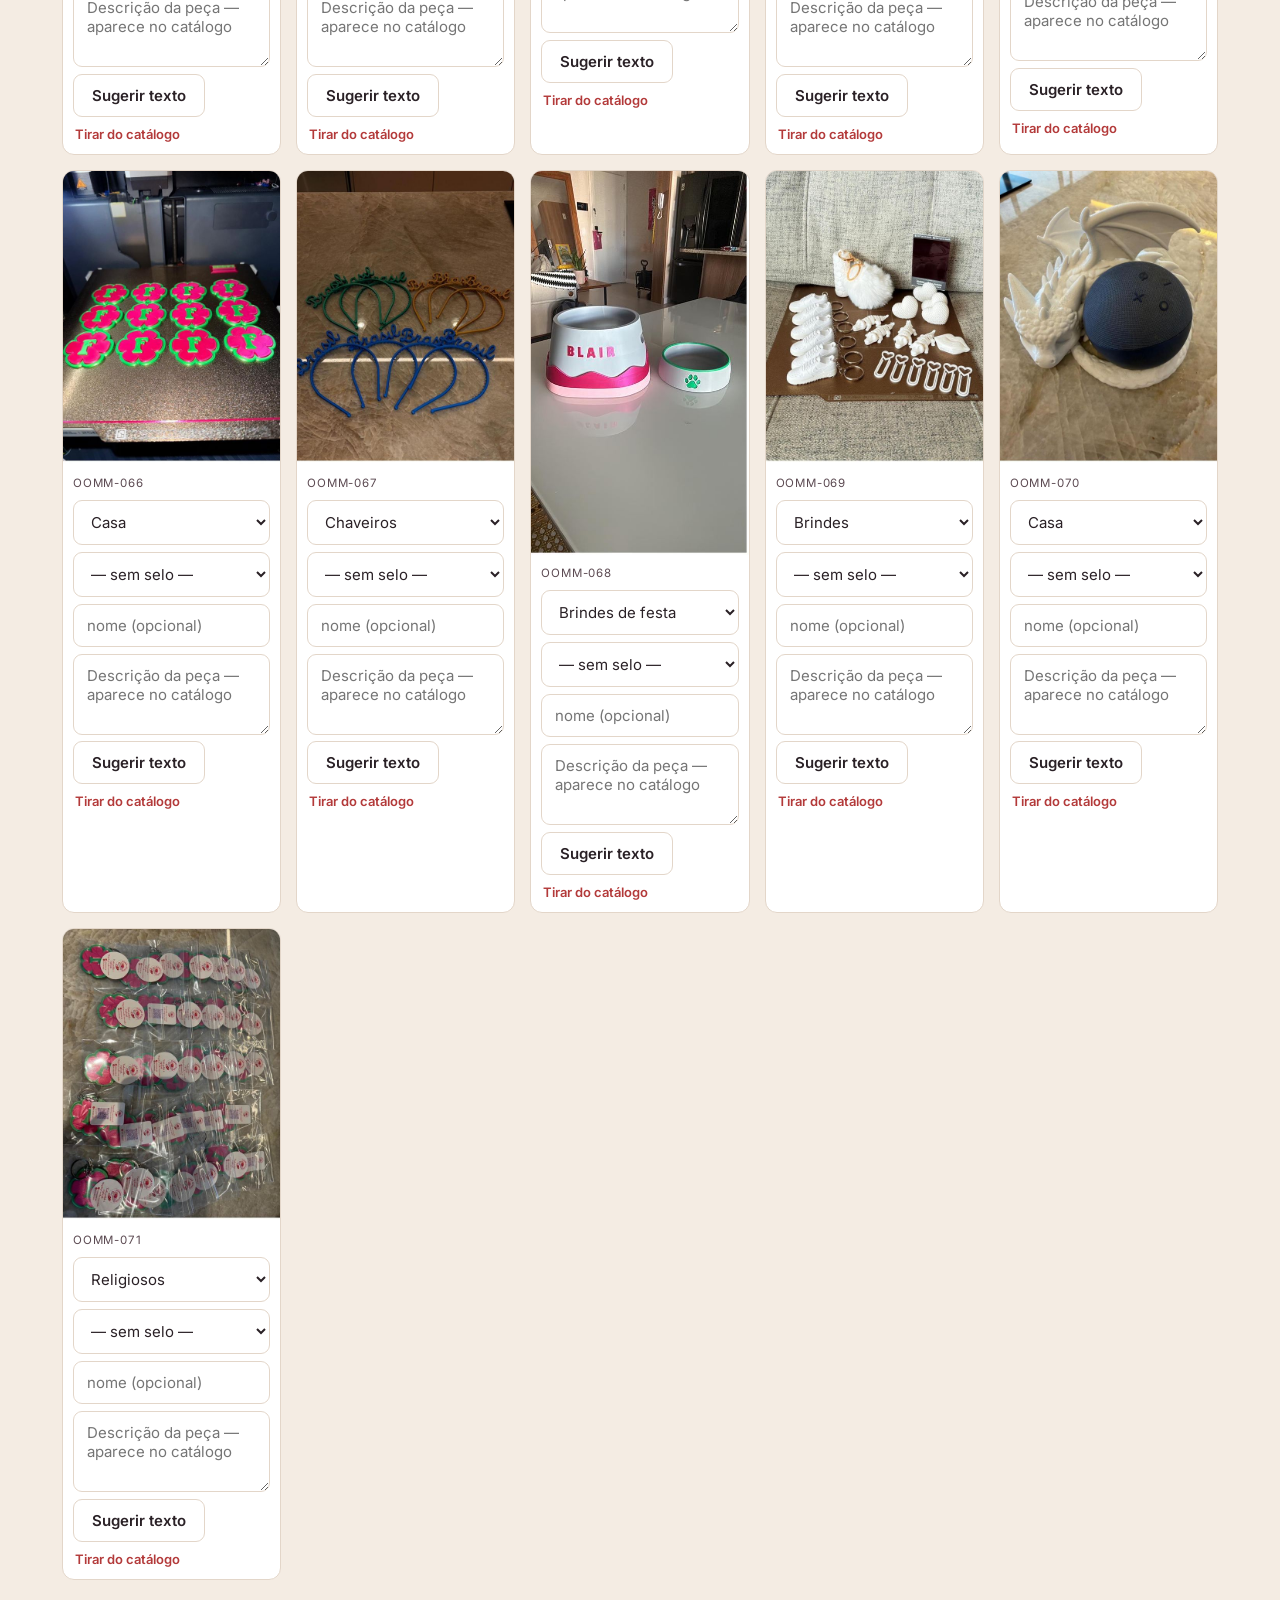
==== commit 860ab8df: "ok" ====
--- a/admin/index.html
+++ b/admin/index.html
@@ -5,7 +5,7 @@
 <meta name="viewport" content="width=device-width, initial-scale=1.0">
 <meta name="robots" content="noindex, nofollow">
 <title>Admin · OOMM Studio</title>
-<!-- ADMIN v11 · 19/07/2026 — sem tela de login: a proteção é do Cloudflare Access -->
+<!-- ADMIN v12 · 19/07/2026 — sem tela de login: a proteção é do Cloudflare Access -->
 <link href="https://fonts.googleapis.com/css2?family=Inter:wght@400;500;600;700&display=swap" rel="stylesheet">
 <style>
   :root{--ink:#2A2126;--paper:#F4ECE3;--card:#fff;--line:#E3D6C9;--teal:#A63E60;--teal-d:#9B3A58;
@@ -100,7 +100,7 @@
 <div id="telaPainel">
   <header class="top">
     <h1>Admin · OOMM Studio</h1>
-    <span class="quem" id="quem"></span><span class="quem" style="margin-left:0;opacity:.7">· v11 · 19/07/2026</span>
+    <span class="quem" id="quem"></span><span class="quem" style="margin-left:0;opacity:.7">· v12 · 19/07/2026</span>
     <a href="editor-catalogo.html" style="color:#EE9CB2;font-size:13.5px;text-decoration:underline">Editor de categorias</a>
     <button id="sair" style="background:transparent;border-color:#5A424C;color:#fff;padding:7px 13px;font-size:13.5px">Sair</button>
   </header>
@@ -587,48 +587,79 @@
   }
 
   const nf = n => (n||0).toLocaleString("pt-BR");
-  const CORES = ["#A63E60","#1F8A54","#B0863F","#5B4B8A","#3C7C8A","#C25A3A","#7A6A5F","#9B5DA8"];
+  const CORES = ["#E5486F","#22C48A","#F2A73B","#7C6BE8","#38B6D4","#F2683B","#B06BE8","#5AC48A"];
+  const ICONES = {
+    olho:  '<path d="M1 10s3.5-6 9-6 9 6 9 6-3.5 6-9 6-9-6-9-6z" fill="none" stroke="currentColor" stroke-width="1.7"/><circle cx="10" cy="10" r="2.6" fill="currentColor"/>',
+    zap:   '<path d="M3.5 16.5 4.6 13A6.6 6.6 0 1 1 7 15.4l-3.5 1.1z" fill="none" stroke="currentColor" stroke-width="1.7" stroke-linejoin="round"/>',
+    alvo:  '<circle cx="10" cy="10" r="7" fill="none" stroke="currentColor" stroke-width="1.7"/><circle cx="10" cy="10" r="2.8" fill="currentColor"/>',
+    sacola:'<path d="M4 6h12l-1 11H5L4 6z" fill="none" stroke="currentColor" stroke-width="1.7" stroke-linejoin="round"/><path d="M7.5 6a2.5 2.5 0 0 1 5 0" fill="none" stroke="currentColor" stroke-width="1.7"/>'
+  };
 
   function desenhar(d, alvo){
     const t = d.totais || {};
     const visitas = t.pagina||0, zap = t.whatsapp||0, loja = t.loja||0, peca = t.peca||0;
     const taxa = visitas ? (zap/visitas*100) : 0;
-
-    const noCatalogo = (d.paginas||[]).find(x=>/catalogo/.test(x.alvo));
-    const vistasCat = noCatalogo ? noCatalogo.n : 0;
+    const noCat = (d.paginas||[]).find(x=>/catalogo|peca/.test(x.alvo));
+    const vistasCat = noCat ? noCat.n : 0;
+
+    const serie = serieDiaria(d.porDia);
 
     alvo.innerHTML =
-      '<div class="cartoes">'+
-        cartao("Páginas vistas", nf(visitas), "nos últimos "+d.dias+" dias")+
-        cartao("Cliques no WhatsApp", nf(zap), "conversas iniciadas", true)+
-        cartao("Taxa de contato", taxa.toFixed(1).replace(".",",")+"%", diagnostico(taxa))+
-        cartao("Cliques nas lojas", nf(loja), "Shopee e Mercado Livre")+
+      '<div class="kpis">'+
+        kpi("Páginas vistas", nf(visitas), "nos últimos "+d.dias+" dias", "#E5486F", ICONES.olho,  serie.p)+
+        kpi("Conversas no WhatsApp", nf(zap), "pedidos iniciados",        "#22C48A", ICONES.zap,   serie.z)+
+        kpi("Taxa de contato", taxa.toFixed(1).replace(".",",")+"%", diagnostico(taxa), "#F2A73B", ICONES.alvo, null)+
+        kpi("Cliques nas lojas", nf(loja), "Shopee e Mercado Livre",      "#7C6BE8", ICONES.sacola, null)+
       '</div>'+
-      '<div class="g-card"><h4>Movimento dia a dia</h4>'+
-        '<p class="leg-sub">Quantas pessoas passaram pelo site e quantas chamaram no WhatsApp.</p>'+
+      '<div class="pn-card"><h4>Faturamento de atenção</h4>'+
+        '<p class="sub">Quantas pessoas passaram pelo site e quantas chamaram no WhatsApp, dia a dia.</p>'+
         areaDupla(d.porDia)+
       '</div>'+
-      '<div class="g-grid">'+
-        '<div class="g-card"><h4>Do primeiro clique ao pedido</h4>'+
-          '<p class="leg-sub">Onde as pessoas param no caminho.</p>'+
-          funil(visitas, vistasCat, peca, zap)+
-        '</div>'+
-        '<div class="g-card"><h4>De onde vem a visita</h4>'+
-          '<p class="leg-sub">Qual canal traz gente para o site.</p>'+
-          rosca(d.origens)+
-        '</div>'+
+      '<div class="pn-grid">'+
+        '<div class="pn-card"><h4>Do primeiro clique ao pedido</h4>'+
+          '<p class="sub">Onde as pessoas param no caminho.</p>'+funil(visitas, vistasCat, peca, zap)+'</div>'+
+        '<div class="pn-card"><h4>De onde vem a visita</h4>'+
+          '<p class="sub">Qual canal traz gente para o site.</p>'+rosca(d.origens)+'</div>'+
       '</div>'+
-      '<div class="g-linha">'+
-        '<div class="g-card"><h4>Páginas mais vistas</h4><p class="leg-sub">&nbsp;</p>'+
-          barras(d.paginas, "#A63E60")+'</div>'+
-        '<div class="g-card"><h4>Peças mais pedidas</h4>'+
-          '<p class="leg-sub">Cliques no botão + do catálogo.</p>'+
-          barras(d.pecas, "#1F8A54")+'</div>'+
+      '<div class="pn-linha">'+
+        '<div class="pn-card"><h4>Páginas mais vistas</h4><p class="sub">&nbsp;</p>'+
+          colunas(d.paginas, "#E5486F")+'</div>'+
+        '<div class="pn-card"><h4>Peças mais pedidas</h4>'+
+          '<p class="sub">Cliques no botão + do catálogo.</p>'+colunas(d.pecas, "#22C48A")+'</div>'+
       '</div>'+
-      '<p style="color:var(--muted);font-size:13.5px;margin-top:6px;line-height:1.6">'+
-        'Contamos só o que acontece no site — sem cookie e sem identificar ninguém. '+
-        'Robôs de busca são descartados, então estes números são menores e mais honestos '+
-        'que os de outras ferramentas.</p>';
+      '<p class="pn-nota">Contamos só o que acontece no site — sem cookie e sem identificar ninguém. '+
+      'Robôs de busca são descartados, então estes números são menores e mais honestos que os de outras ferramentas.</p>';
+  }
+
+  function serieDiaria(porDia){
+    const m = {};
+    (porDia||[]).forEach(r=>{ m[r.dia] = m[r.dia] || {p:0,z:0};
+      if(r.tipo==="pagina") m[r.dia].p = r.n; if(r.tipo==="whatsapp") m[r.dia].z = r.n; });
+    const k = Object.keys(m).sort();
+    return { p: k.map(x=>m[x].p), z: k.map(x=>m[x].z) };
+  }
+
+  function kpi(nome, val, sub, cor, icone, serie){
+    return '<div class="kpi">'+
+      (serie && serie.length>1 ? faisca(serie, cor) : '')+
+      '<div class="cab"><span class="ic" style="background:'+cor+'22;color:'+cor+'">'+
+        '<svg viewBox="0 0 20 20">'+icone+'</svg></span>'+
+      '<span class="nome">'+nome+'</span></div>'+
+      '<p class="val">'+val+'</p><p class="sub">'+sub+'</p></div>';
+  }
+
+  function faisca(v, cor){
+    const W=160, H=44, max=Math.max(1,...v);
+    const x = i => v.length<2 ? W : i*W/(v.length-1);
+    const y = n => H - (n/max)*(H-4) - 2;
+    const linha = v.map((n,i)=>(i?"L":"M")+x(i).toFixed(1)+" "+y(n).toFixed(1)).join(" ");
+    const id = "f"+Math.random().toString(36).slice(2,7);
+    return '<svg class="spark" viewBox="0 0 '+W+' '+H+'" preserveAspectRatio="none">'+
+      '<defs><linearGradient id="'+id+'" x1="0" y1="0" x2="0" y2="1">'+
+      '<stop offset="0%" stop-color="'+cor+'" stop-opacity=".45"/>'+
+      '<stop offset="100%" stop-color="'+cor+'" stop-opacity="0"/></linearGradient></defs>'+
+      '<path d="'+linha+' L'+W+' '+H+' L0 '+H+' Z" fill="url(#'+id+')"/>'+
+      '<path d="'+linha+'" fill="none" stroke="'+cor+'" stroke-width="2"/></svg>';
   }
 
   function diagnostico(taxa){
@@ -638,122 +669,101 @@
     return "acima da média — vale investir em alcance";
   }
 
-  /* ---------- gráfico de área com duas séries ---------- */
   function areaDupla(porDia){
-    const mapa = {};
-    (porDia||[]).forEach(r=>{
-      mapa[r.dia] = mapa[r.dia] || {p:0, z:0};
-      if(r.tipo==="pagina")   mapa[r.dia].p = r.n;
-      if(r.tipo==="whatsapp") mapa[r.dia].z = r.n;
-    });
-    const dias = Object.keys(mapa).sort();
-    if(dias.length < 2) return '<p class="g-vazio">Ainda não há dias suficientes para desenhar a curva. Volte depois de alguns dias de visita.</p>';
-
-    const W = 760, H = 240, ML = 42, MR = 12, MT = 14, MB = 26;
-    const iw = W-ML-MR, ih = H-MT-MB;
-    const max = Math.max(1, ...dias.map(k=>mapa[k].p));
-    const teto = Math.ceil(max/5)*5 || 5;
-    const x = i => ML + (dias.length===1 ? iw/2 : i*iw/(dias.length-1));
+    const m = {};
+    (porDia||[]).forEach(r=>{ m[r.dia] = m[r.dia] || {p:0,z:0};
+      if(r.tipo==="pagina") m[r.dia].p = r.n; if(r.tipo==="whatsapp") m[r.dia].z = r.n; });
+    const dias = Object.keys(m).sort();
+    if(dias.length < 2) return '<p class="pn-vazio">Ainda não há dias suficientes para desenhar a curva.</p>';
+
+    const W=780, H=260, ML=44, MR=14, MT=16, MB=28, iw=W-ML-MR, ih=H-MT-MB;
+    const teto = Math.max(5, Math.ceil(Math.max(...dias.map(k=>m[k].p))/5)*5);
+    const x = i => ML + i*iw/(dias.length-1);
     const y = v => MT + ih - (v/teto)*ih;
-
-    const linha = (sel) => dias.map((k,i)=>(i?"L":"M")+x(i).toFixed(1)+" "+y(mapa[k][sel]).toFixed(1)).join(" ");
-    const area  = (sel) => linha(sel)+" L"+x(dias.length-1).toFixed(1)+" "+(MT+ih)+" L"+x(0).toFixed(1)+" "+(MT+ih)+" Z";
-
-    let grade = "", rot = "";
+    const linha = s => dias.map((k,i)=>(i?"L":"M")+x(i).toFixed(1)+" "+y(m[k][s]).toFixed(1)).join(" ");
+
+    let grade="", rot="";
     for(let g=0; g<=4; g++){
-      const v = teto*g/4, yy = y(v);
-      grade += '<line x1="'+ML+'" y1="'+yy.toFixed(1)+'" x2="'+(W-MR)+'" y2="'+yy.toFixed(1)+'" stroke="#F0E7DC"/>';
-      grade += '<text x="'+(ML-8)+'" y="'+(yy+4).toFixed(1)+'" text-anchor="end" font-size="11" fill="#8A7680">'+Math.round(v)+'</text>';
+      const yy = y(teto*g/4);
+      grade += '<line x1="'+ML+'" y1="'+yy.toFixed(1)+'" x2="'+(W-MR)+'" y2="'+yy.toFixed(1)+'" stroke="#2A303B"/>'+
+        '<text x="'+(ML-9)+'" y="'+(yy+4).toFixed(1)+'" text-anchor="end" font-size="11" fill="#8D96A6">'+Math.round(teto*g/4)+'</text>';
     }
-    const passo = Math.max(1, Math.ceil(dias.length/7));
-    dias.forEach((k,i)=>{
-      if(i % passo && i !== dias.length-1) return;
-      const dt = k.slice(8)+"/"+k.slice(5,7);
-      rot += '<text x="'+x(i).toFixed(1)+'" y="'+(H-6)+'" text-anchor="middle" font-size="11" fill="#8A7680">'+dt+'</text>';
-    });
-
-    const pontos = dias.map((k,i)=>
-      '<g><circle cx="'+x(i).toFixed(1)+'" cy="'+y(mapa[k].z).toFixed(1)+'" r="3.2" fill="#A63E60"/>'+
-      '<circle cx="'+x(i).toFixed(1)+'" cy="'+y(mapa[k].p).toFixed(1)+'" r="9" fill="transparent">'+
-      '<title>'+k.split("-").reverse().join("/")+"\n"+mapa[k].p+' visitas\n'+mapa[k].z+' no WhatsApp</title></circle></g>').join("");
+    const passo = Math.max(1, Math.ceil(dias.length/8));
+    dias.forEach((k,i)=>{ if(i % passo && i !== dias.length-1) return;
+      rot += '<text x="'+x(i).toFixed(1)+'" y="'+(H-6)+'" text-anchor="middle" font-size="11" fill="#8D96A6">'+
+             k.slice(8)+"/"+k.slice(5,7)+'</text>'; });
+
+    const pts = dias.map((k,i)=>
+      '<g><circle cx="'+x(i).toFixed(1)+'" cy="'+y(m[k].z).toFixed(1)+'" r="3.4" fill="#22C48A"/>'+
+      '<circle cx="'+x(i).toFixed(1)+'" cy="'+y(m[k].p).toFixed(1)+'" r="3.4" fill="#E5486F"/>'+
+      '<rect x="'+(x(i)-11).toFixed(1)+'" y="'+MT+'" width="22" height="'+ih+'" fill="transparent">'+
+      '<title>'+k.split("-").reverse().join("/")+"\n"+m[k].p+' visitas\n'+m[k].z+' no WhatsApp</title></rect></g>').join("");
 
     return '<svg viewBox="0 0 '+W+' '+H+'" role="img" aria-label="Movimento diário">'+
-      '<defs><linearGradient id="gv" x1="0" y1="0" x2="0" y2="1">'+
-      '<stop offset="0%" stop-color="#C9B7A9" stop-opacity=".55"/>'+
-      '<stop offset="100%" stop-color="#C9B7A9" stop-opacity="0"/></linearGradient></defs>'+
+      '<defs><linearGradient id="ga" x1="0" y1="0" x2="0" y2="1">'+
+      '<stop offset="0%" stop-color="#E5486F" stop-opacity=".38"/>'+
+      '<stop offset="100%" stop-color="#E5486F" stop-opacity="0"/></linearGradient></defs>'+
       grade+
-      '<path d="'+area("p")+'" fill="url(#gv)"/>'+
-      '<path d="'+linha("p")+'" fill="none" stroke="#A08C7D" stroke-width="2" stroke-linejoin="round"/>'+
-      '<path d="'+linha("z")+'" fill="none" stroke="#A63E60" stroke-width="2.4" stroke-linejoin="round"/>'+
-      pontos+rot+
-      '</svg>'+
-      '<div class="g-leg"><span><i style="background:#A08C7D"></i>páginas vistas</span>'+
-      '<span><i style="background:#A63E60"></i>cliques no WhatsApp</span></div>';
-  }
-
-  /* ---------- funil ---------- */
+      '<path d="'+linha("p")+' L'+x(dias.length-1).toFixed(1)+' '+(MT+ih)+' L'+ML+' '+(MT+ih)+' Z" fill="url(#ga)"/>'+
+      '<path d="'+linha("p")+'" fill="none" stroke="#E5486F" stroke-width="2.4" stroke-linejoin="round"/>'+
+      '<path d="'+linha("z")+'" fill="none" stroke="#22C48A" stroke-width="2.4" stroke-linejoin="round"/>'+
+      pts+rot+'</svg>'+
+      '<div class="pn-leg"><span><i style="background:#E5486F"></i>páginas vistas</span>'+
+      '<span><i style="background:#22C48A"></i>conversas no WhatsApp</span></div>';
+  }
+
   function funil(visitas, catalogo, pecas, zap){
-    // As etapas não são encaixadas: dá para chamar no WhatsApp sem passar pelo
-    // catálogo. Por isso cada uma é comparada ao total de visitas, e não à
-    // etapa anterior — comparar entre etapas produziria percentuais acima de 100%.
     const etapas = [
-      {t:"Entraram no site",     v:visitas,  c:"#C9B7A9", d:"todas as páginas"},
-      {t:"Abriram o catálogo",   v:catalogo, c:"#B0863F", d:"viram as peças"},
-      {t:"Clicaram numa peça",   v:pecas,    c:"#5B4B8A", d:"botão + do catálogo"},
-      {t:"Chamaram no WhatsApp", v:zap,      c:"#A63E60", d:"de qualquer página"}
+      {t:"Entraram no site",     v:visitas,  c:"#38B6D4", d:"todas as páginas"},
+      {t:"Abriram o catálogo",   v:catalogo, c:"#7C6BE8", d:"viram as peças"},
+      {t:"Clicaram numa peça",   v:pecas,    c:"#F2A73B", d:"botão + do catálogo"},
+      {t:"Chamaram no WhatsApp", v:zap,      c:"#22C48A", d:"de qualquer página"}
     ];
-    if(!visitas) return '<p class="g-vazio">Sem visitas no período.</p>';
-    let html = '<div class="funil">';
-    etapas.forEach(e=>{
-      const pc = visitas ? (e.v/visitas*100) : 0;
-      html += '<div class="f" style="background:'+e.c+';width:'+Math.max(30, pc).toFixed(1)+'%;min-width:215px">'+
-              '<span class="t">'+e.t+'<small>'+e.d+'</small></span>'+
-              '<span class="v">'+nf(e.v)+'<small>'+pc.toFixed(1).replace(".",",")+'%</small></span></div>';
-    });
-    return html+'</div><p class="funil-nota">Cada barra é comparada ao total de visitas. '+
-           'As etapas não são encaixadas: dá para chamar no WhatsApp sem passar pelo catálogo.</p>';
-  }
-
-  /* ---------- rosca ---------- */
+    if(!visitas) return '<p class="pn-vazio">Sem visitas no período.</p>';
+    return '<div class="funil">'+etapas.map(e=>{
+      const pc = e.v/visitas*100;
+      return '<div class="f" style="background:'+e.c+';width:'+Math.max(34, pc).toFixed(1)+'%;min-width:215px">'+
+        '<span class="t">'+e.t+'<small>'+e.d+'</small></span>'+
+        '<span class="v">'+nf(e.v)+'<small>'+pc.toFixed(1).replace(".",",")+'%</small></span></div>';
+    }).join("")+'</div><p class="funil-nota">Cada barra é comparada ao total de visitas. '+
+      'As etapas não são encaixadas: dá para chamar no WhatsApp sem passar pelo catálogo.</p>';
+  }
+
   function rosca(origens){
     const l = (origens||[]).filter(x=>x.alvo && x.n);
-    if(!l.length) return '<p class="g-vazio">Sem dados de origem ainda.</p>';
-    const total = l.reduce((a,x)=>a+x.n, 0);
-    const R = 62, r = 40, cx = 78, cy = 78;
-    let ang = -Math.PI/2, fatias = "";
+    if(!l.length) return '<p class="pn-vazio">Sem dados de origem ainda.</p>';
+    const total = l.reduce((a,x)=>a+x.n,0);
+    const R=62, r=41, cx=76, cy=76;
+    let ang=-Math.PI/2, fatias="";
     l.forEach((x,i)=>{
-      const frac = x.n/total, fim = ang + frac*Math.PI*2;
-      const grande = frac > .5 ? 1 : 0;
-      const p = (raio,a)=> [cx+raio*Math.cos(a), cy+raio*Math.sin(a)];
-      const [x1,y1]=p(R,ang), [x2,y2]=p(R,fim), [x3,y3]=p(r,fim), [x4,y4]=p(r,ang);
-      fatias += '<path d="M'+x1.toFixed(1)+' '+y1.toFixed(1)+' A'+R+' '+R+' 0 '+grande+' 1 '+x2.toFixed(1)+' '+y2.toFixed(1)+
-                ' L'+x3.toFixed(1)+' '+y3.toFixed(1)+' A'+r+' '+r+' 0 '+grande+' 0 '+x4.toFixed(1)+' '+y4.toFixed(1)+' Z" '+
-                'fill="'+CORES[i%CORES.length]+'"><title>'+x.alvo+': '+x.n+' ('+(frac*100).toFixed(0)+'%)</title></path>';
-      ang = fim;
+      const frac=x.n/total, fim=ang+frac*Math.PI*2, grande=frac>.5?1:0;
+      const pt=(raio,a)=>[cx+raio*Math.cos(a), cy+raio*Math.sin(a)];
+      const [x1,y1]=pt(R,ang),[x2,y2]=pt(R,fim),[x3,y3]=pt(r,fim),[x4,y4]=pt(r,ang);
+      fatias+='<path d="M'+x1.toFixed(1)+' '+y1.toFixed(1)+' A'+R+' '+R+' 0 '+grande+' 1 '+x2.toFixed(1)+' '+y2.toFixed(1)+
+        ' L'+x3.toFixed(1)+' '+y3.toFixed(1)+' A'+r+' '+r+' 0 '+grande+' 0 '+x4.toFixed(1)+' '+y4.toFixed(1)+' Z" '+
+        'fill="'+CORES[i%CORES.length]+'"><title>'+x.alvo+': '+x.n+'</title></path>';
+      ang=fim;
     });
-    const leg = l.map((x,i)=>'<div class="it"><i style="background:'+CORES[i%CORES.length]+'"></i>'+
-      '<span>'+String(x.alvo).slice(0,22)+'</span><span class="q">'+(x.n/total*100).toFixed(0)+'%</span></div>').join("");
-    return '<div class="rosca-wrap"><svg viewBox="0 0 156 156" role="img" aria-label="Origem das visitas">'+
-      fatias+
-      '<text class="rosca-centro" x="78" y="76" text-anchor="middle">'+nf(total)+'</text>'+
-      '<text class="rosca-rot" x="78" y="92" text-anchor="middle">VISITAS</text>'+
-      '</svg><div class="rosca-leg">'+leg+'</div></div>';
-  }
-
-  /* ---------- barras horizontais ---------- */
-  function barras(linhas, cor){
-    const l = (linhas||[]).filter(x=>x.alvo);
-    if(!l.length) return '<p class="g-vazio">Sem dados ainda.</p>';
+    return '<div class="rosca-wrap"><svg viewBox="0 0 152 152">'+fatias+
+      '<text class="rosca-centro" x="76" y="74" text-anchor="middle">'+nf(total)+'</text>'+
+      '<text class="rosca-rot" x="76" y="90" text-anchor="middle">VISITAS</text></svg>'+
+      '<div class="rosca-leg">'+l.map((x,i)=>'<div class="it"><i style="background:'+CORES[i%CORES.length]+'"></i>'+
+      '<span>'+String(x.alvo).slice(0,20)+'</span><span class="q">'+(x.n/total*100).toFixed(0)+'%</span></div>').join("")+
+      '</div></div>';
+  }
+
+  function colunas(linhas, cor){
+    const l = (linhas||[]).filter(x=>x.alvo).slice(0,5);
+    if(!l.length) return '<p class="pn-vazio">Sem dados ainda.</p>';
     const max = Math.max(...l.map(x=>x.n));
-    return l.slice(0,8).map(x=>
-      '<div class="bh"><span class="nome" title="'+x.alvo+'">'+String(x.alvo).replace(/^\//,"").replace(".html","")+'</span>'+
-      '<span class="trilho"><span class="barra" style="width:'+(x.n/max*100).toFixed(1)+'%;background:'+cor+'"></span></span>'+
-      '<span class="n">'+nf(x.n)+'</span></div>').join("");
-  }
-
-  function cartao(rot, val, sub, destaque){
-    return '<div class="cartao'+(destaque?" destaque":"")+'">'+
-      '<p class="rot">'+rot+'</p><p class="val">'+val+'</p><p class="sub">'+sub+'</p></div>';
+    return '<div class="col-wrap"><div class="colunas">'+l.map((x,i)=>{
+      const rot = String(x.alvo).replace(/^\//,"").replace(".html","").replace("index","início");
+      return '<div class="c" title="'+rot+': '+x.n+'"><span class="vl">'+nf(x.n)+'</span>'+
+        '<span class="bar" style="height:'+Math.max(4,(x.n/max*100)).toFixed(1)+'%;background:'+
+        (i===0?cor:cor+(["","CC","99","77","55"][i]||"55"))+'"></span></div>';
+    }).join("")+'</div><div class="col-rots">'+l.map(x=>
+      '<span>'+String(x.alvo).replace(/^\//,"").replace(".html","").replace("index","início")+'</span>').join("")+
+      '</div></div>';
   }
 
   document.querySelectorAll(".per").forEach(b=>b.addEventListener("click", ()=>{
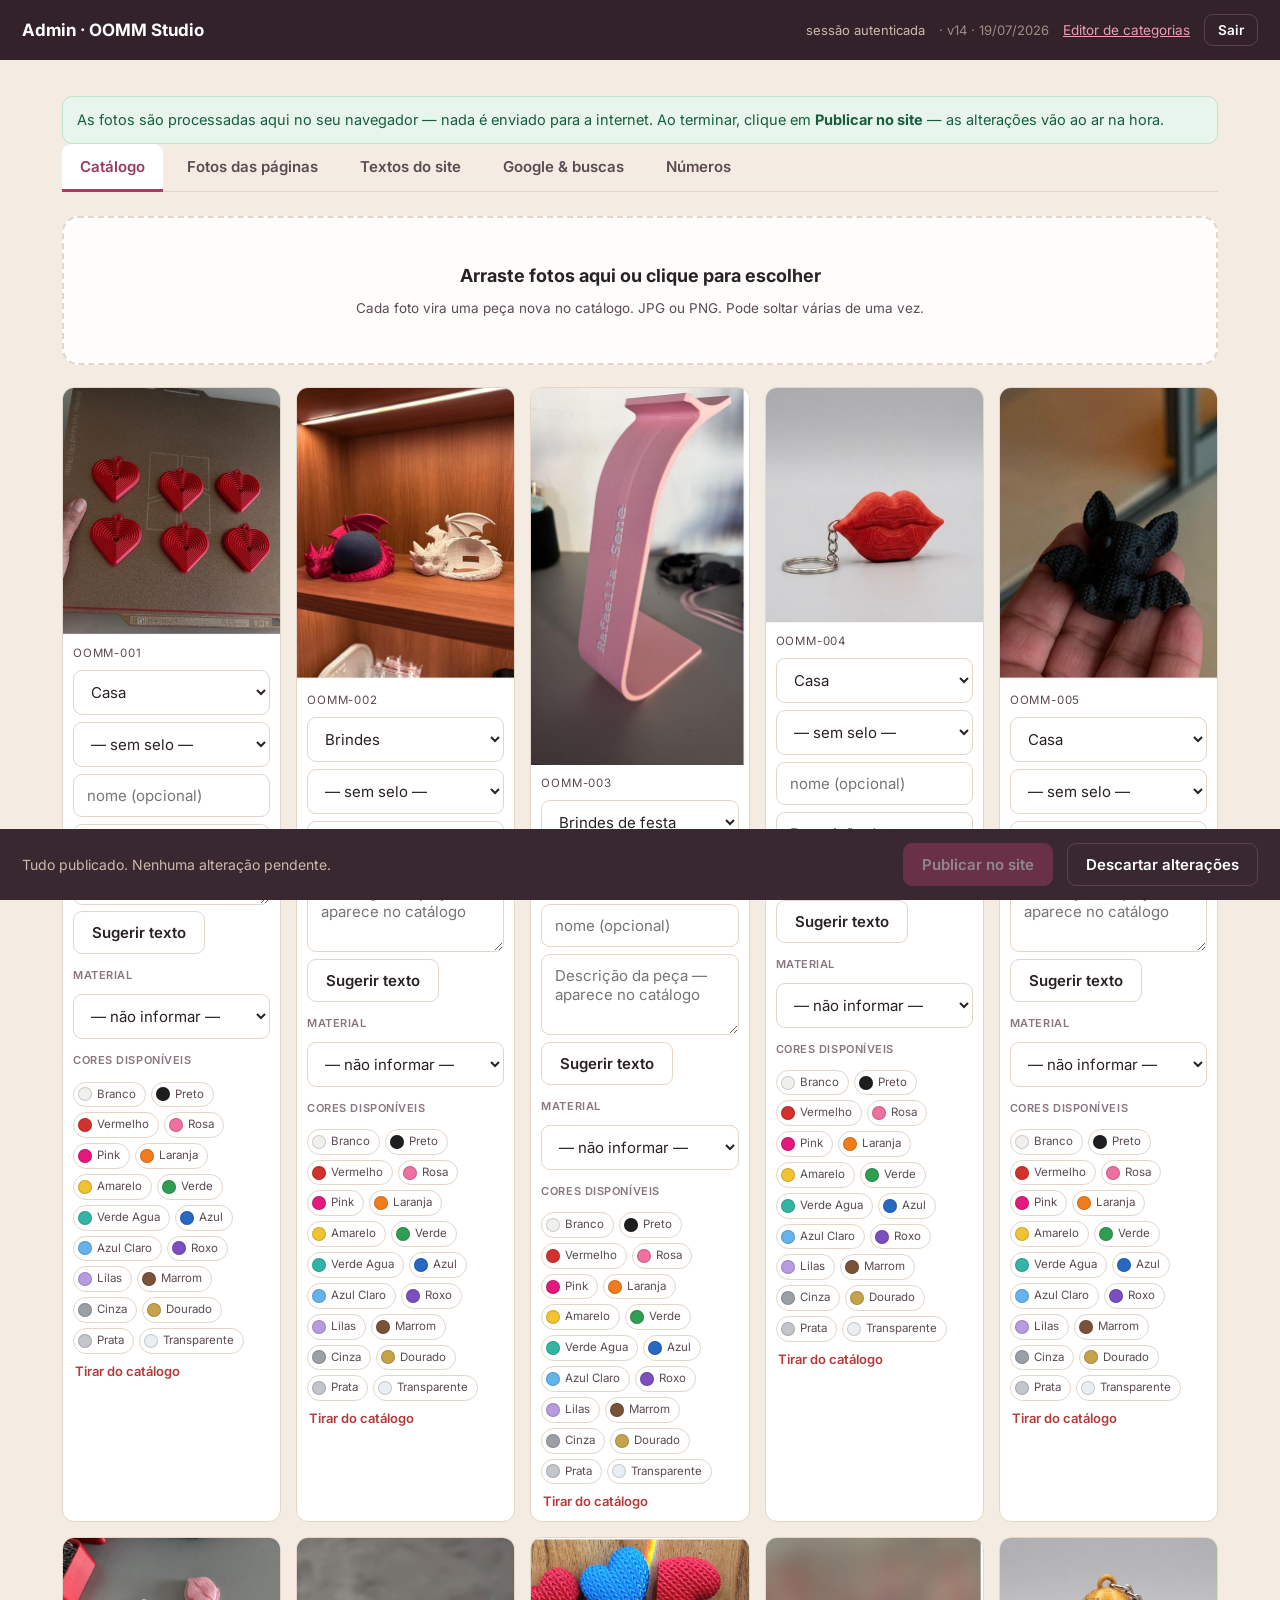
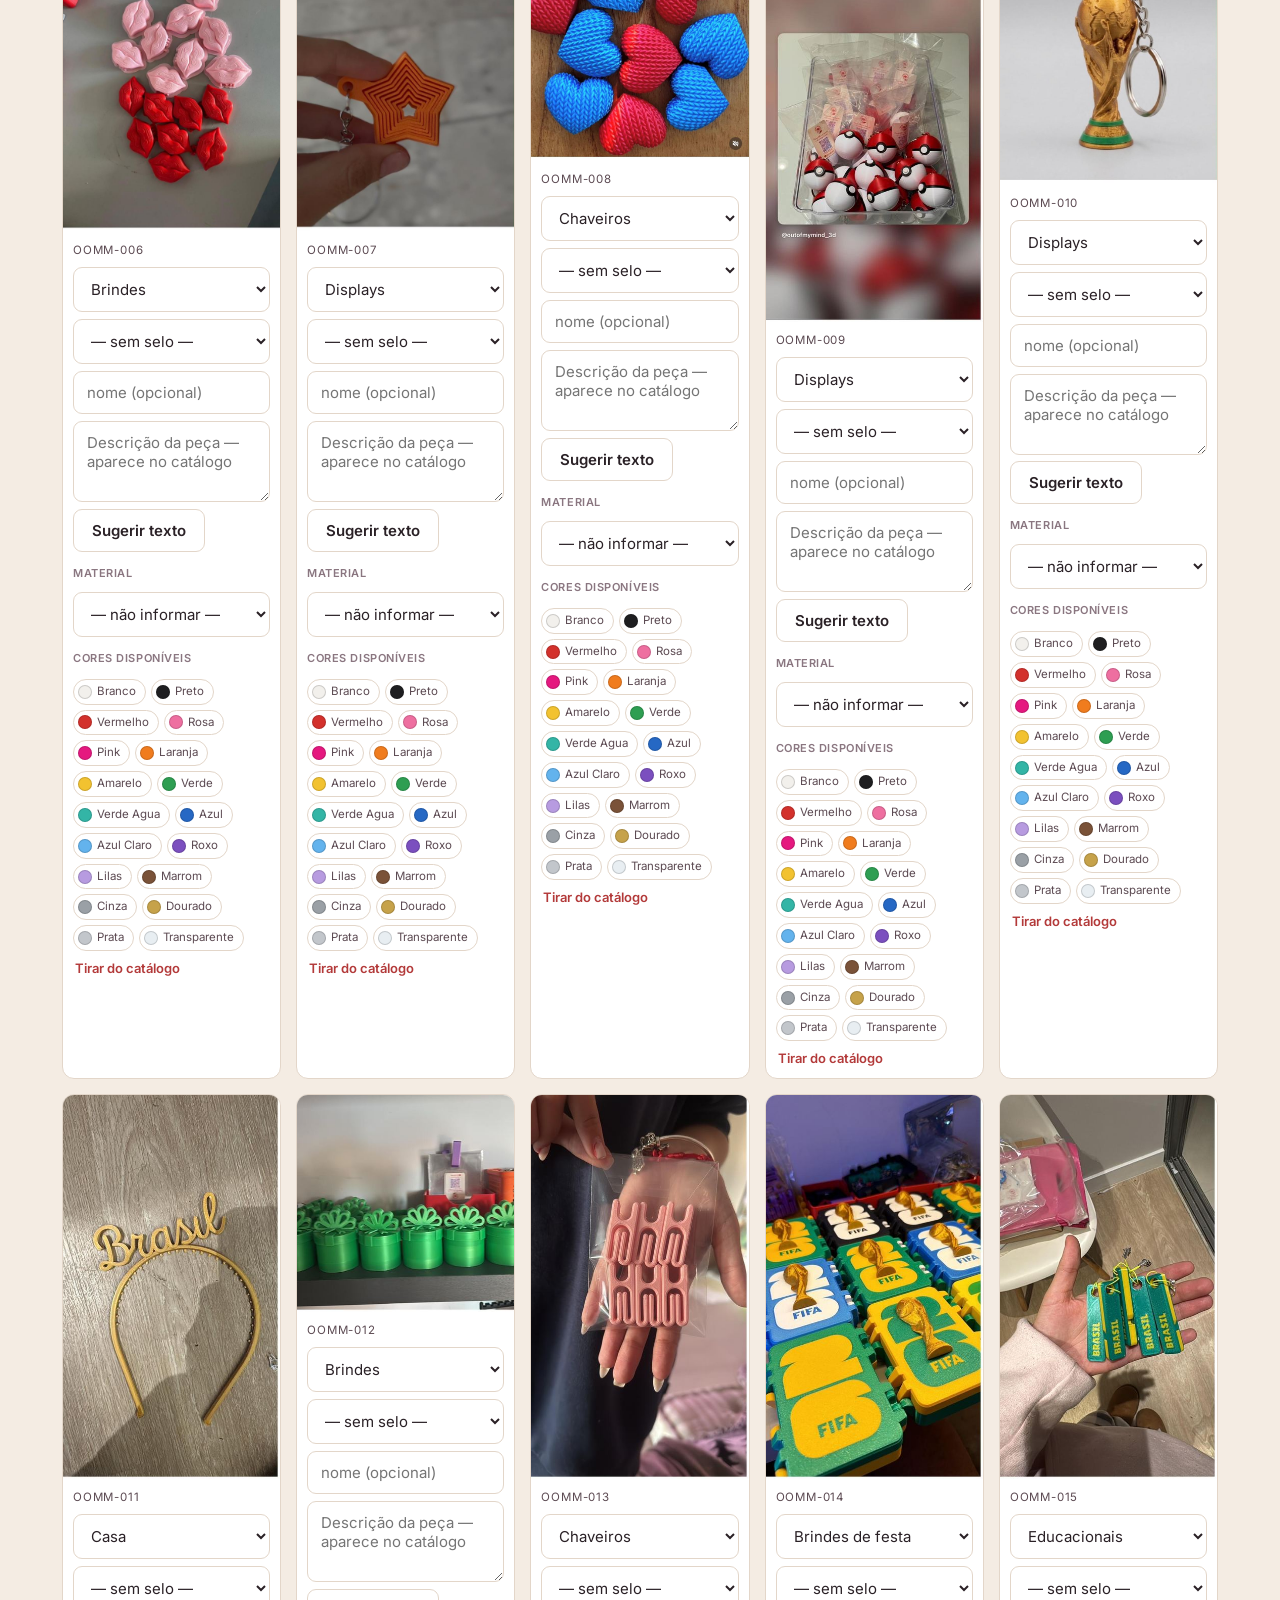
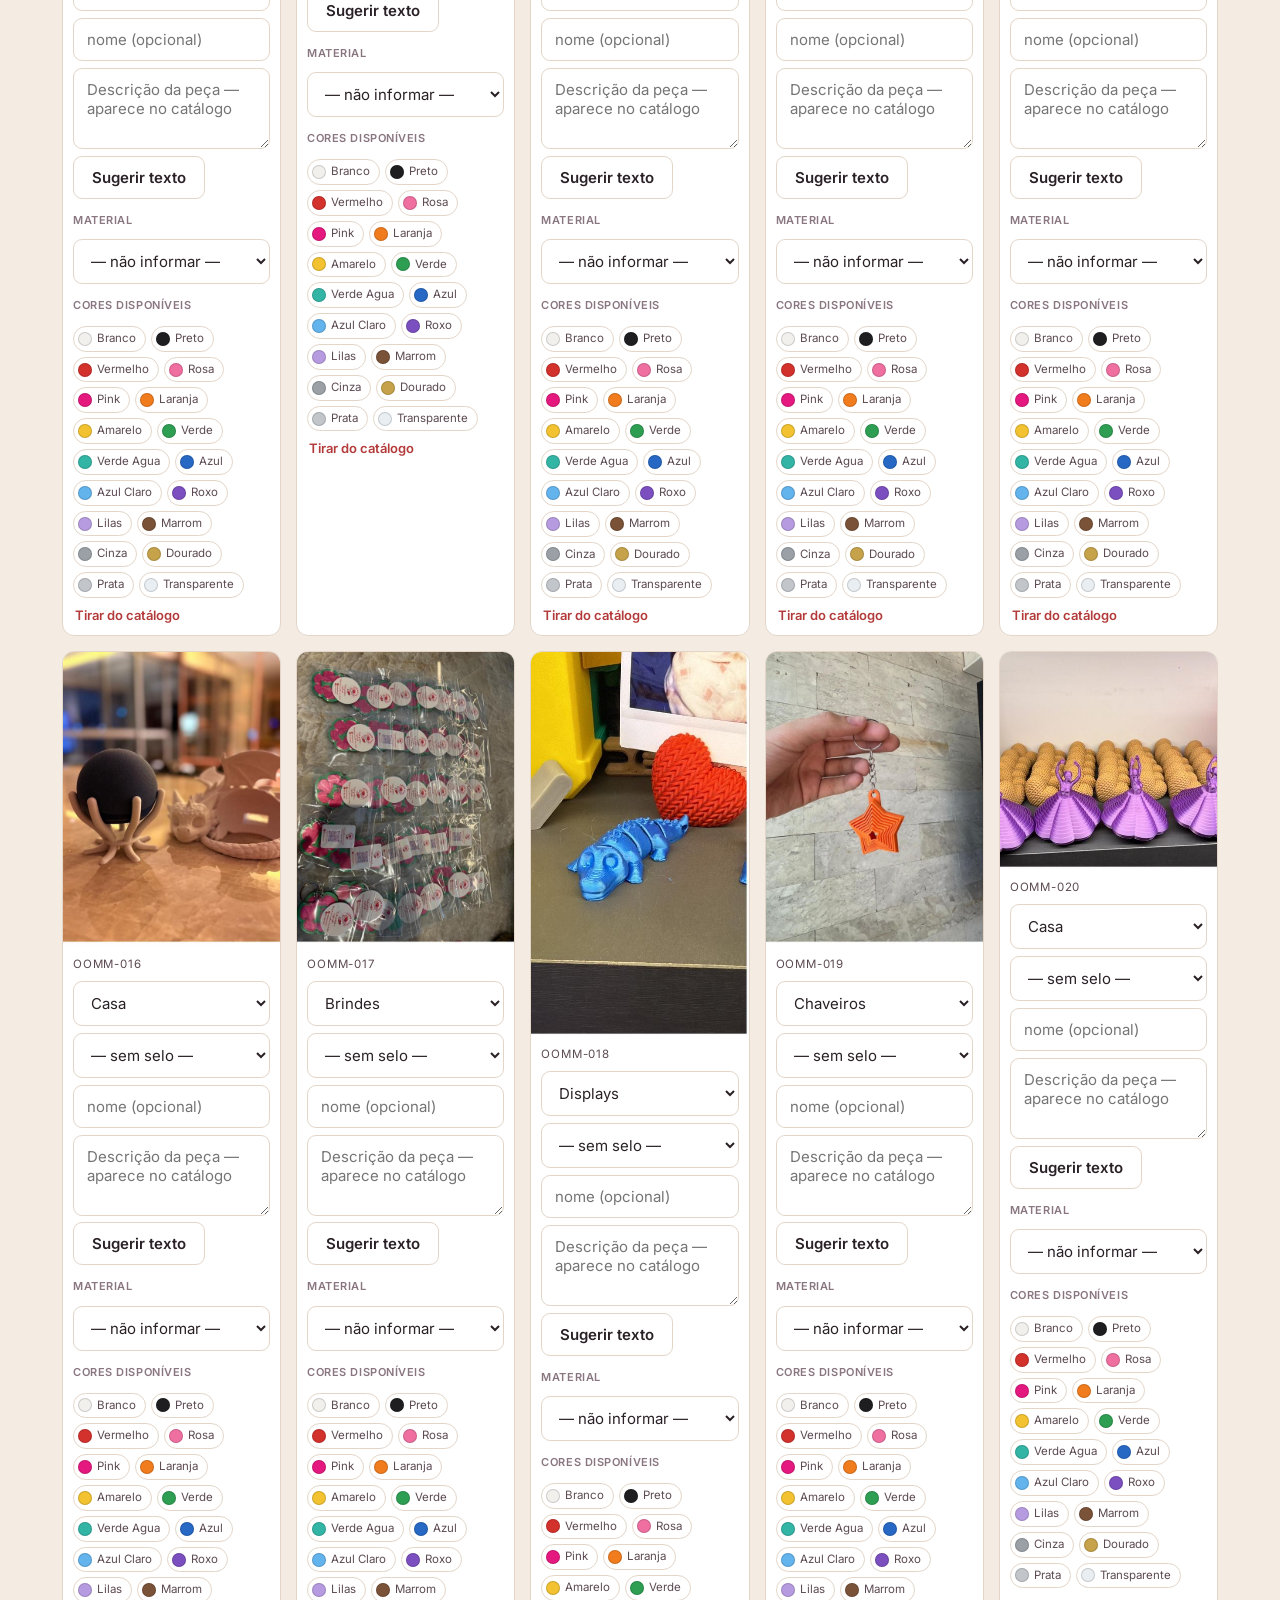
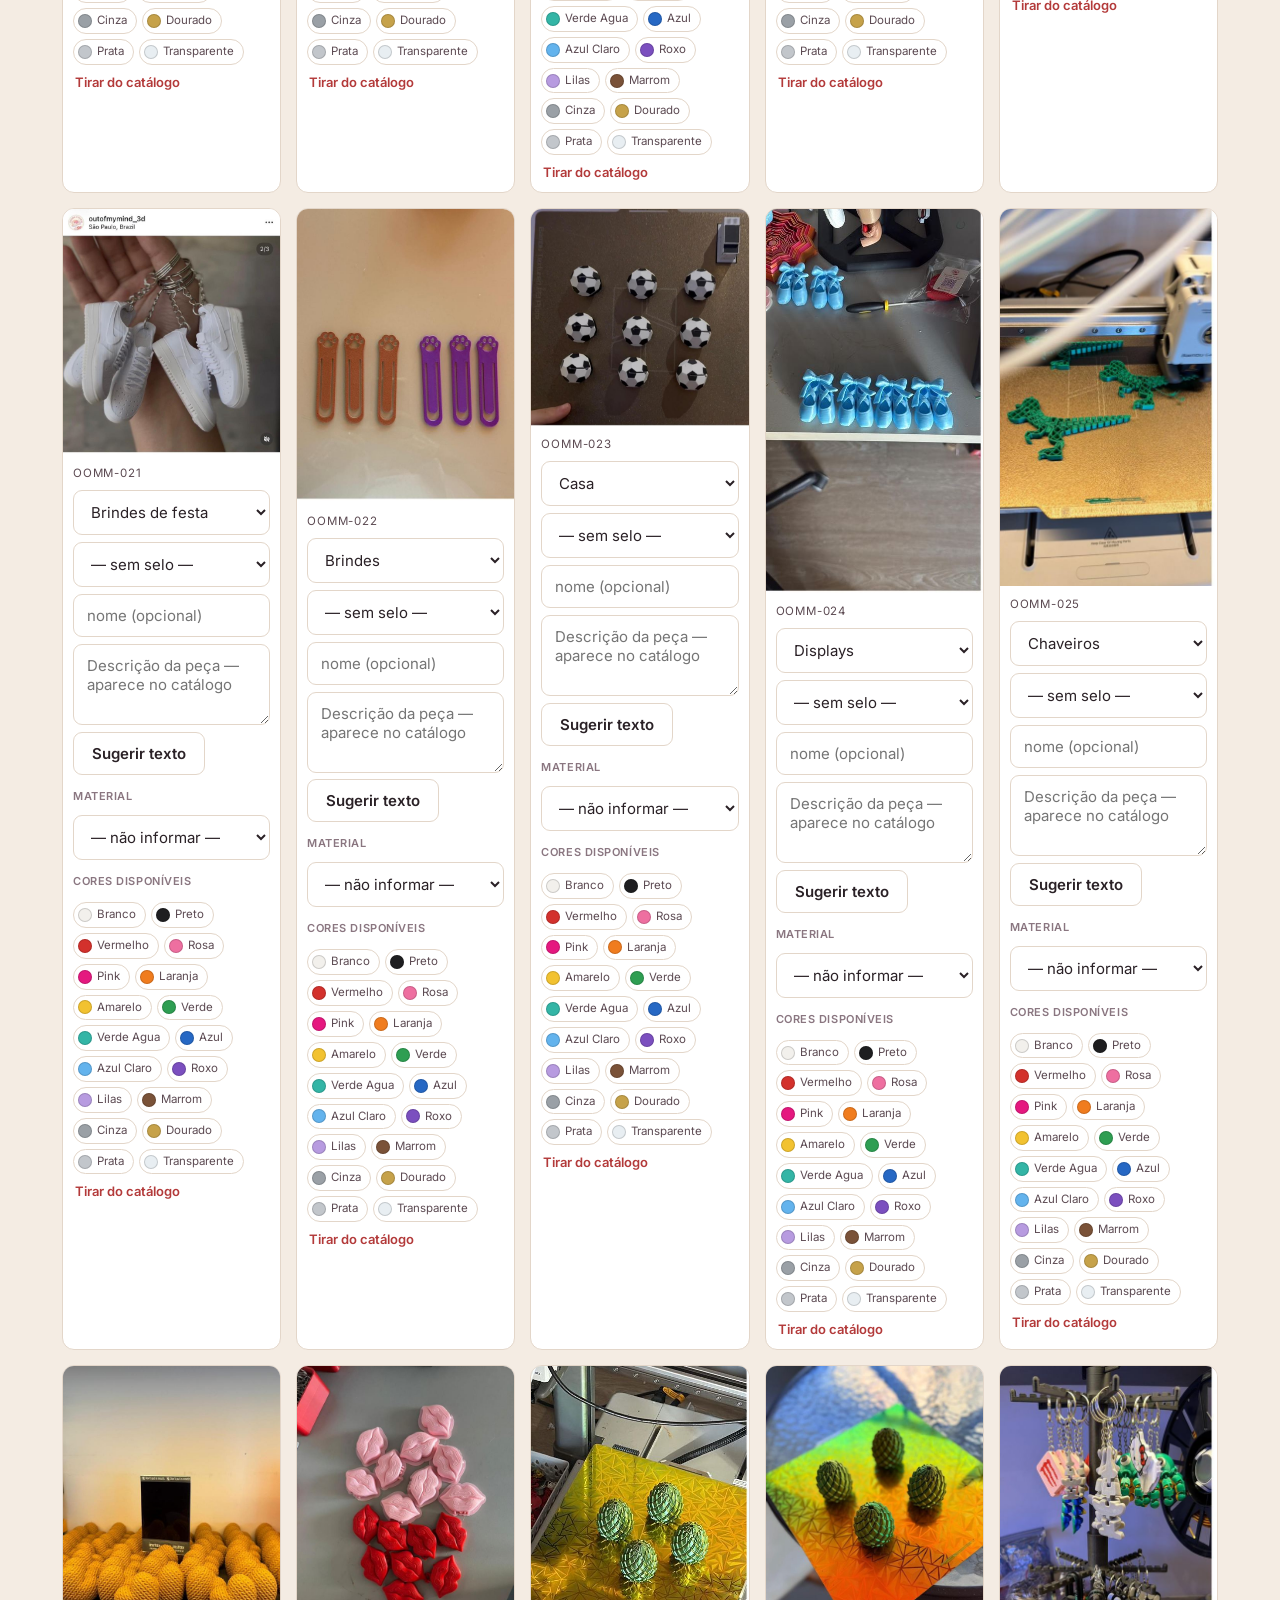
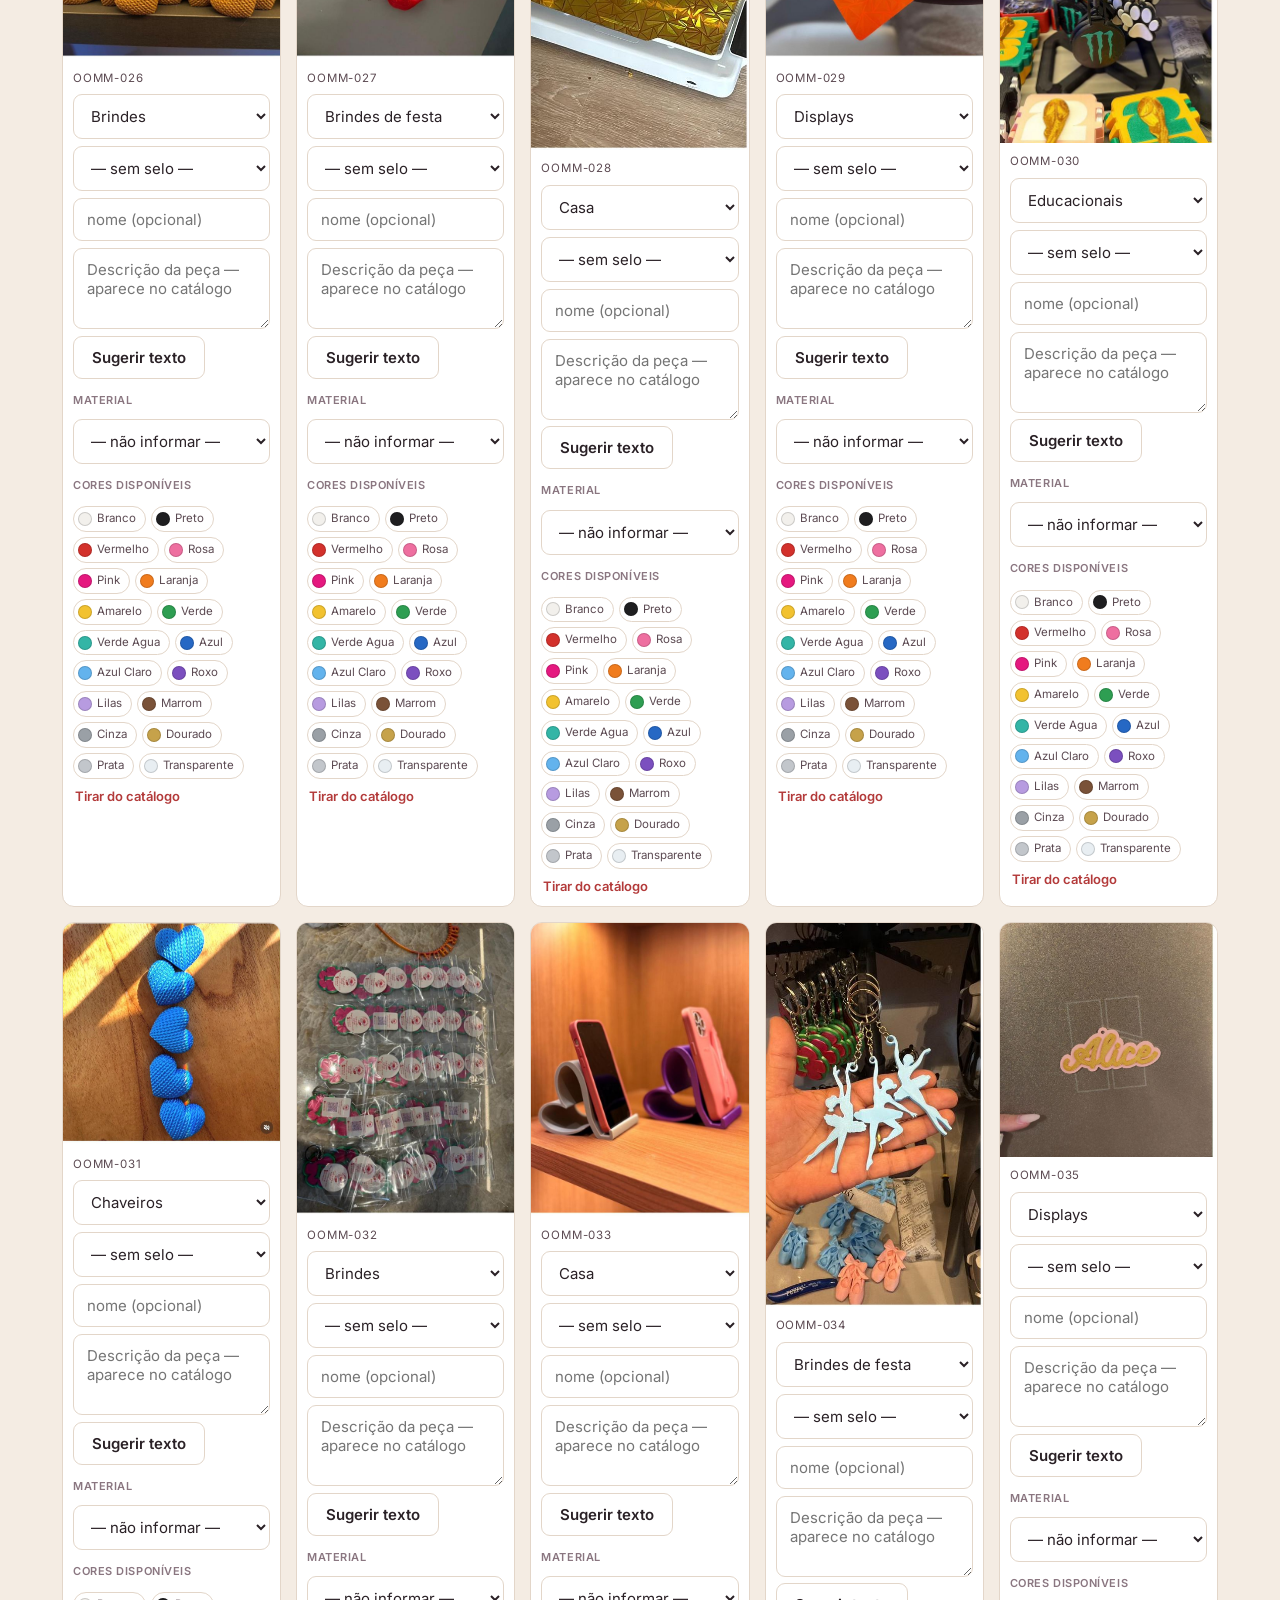
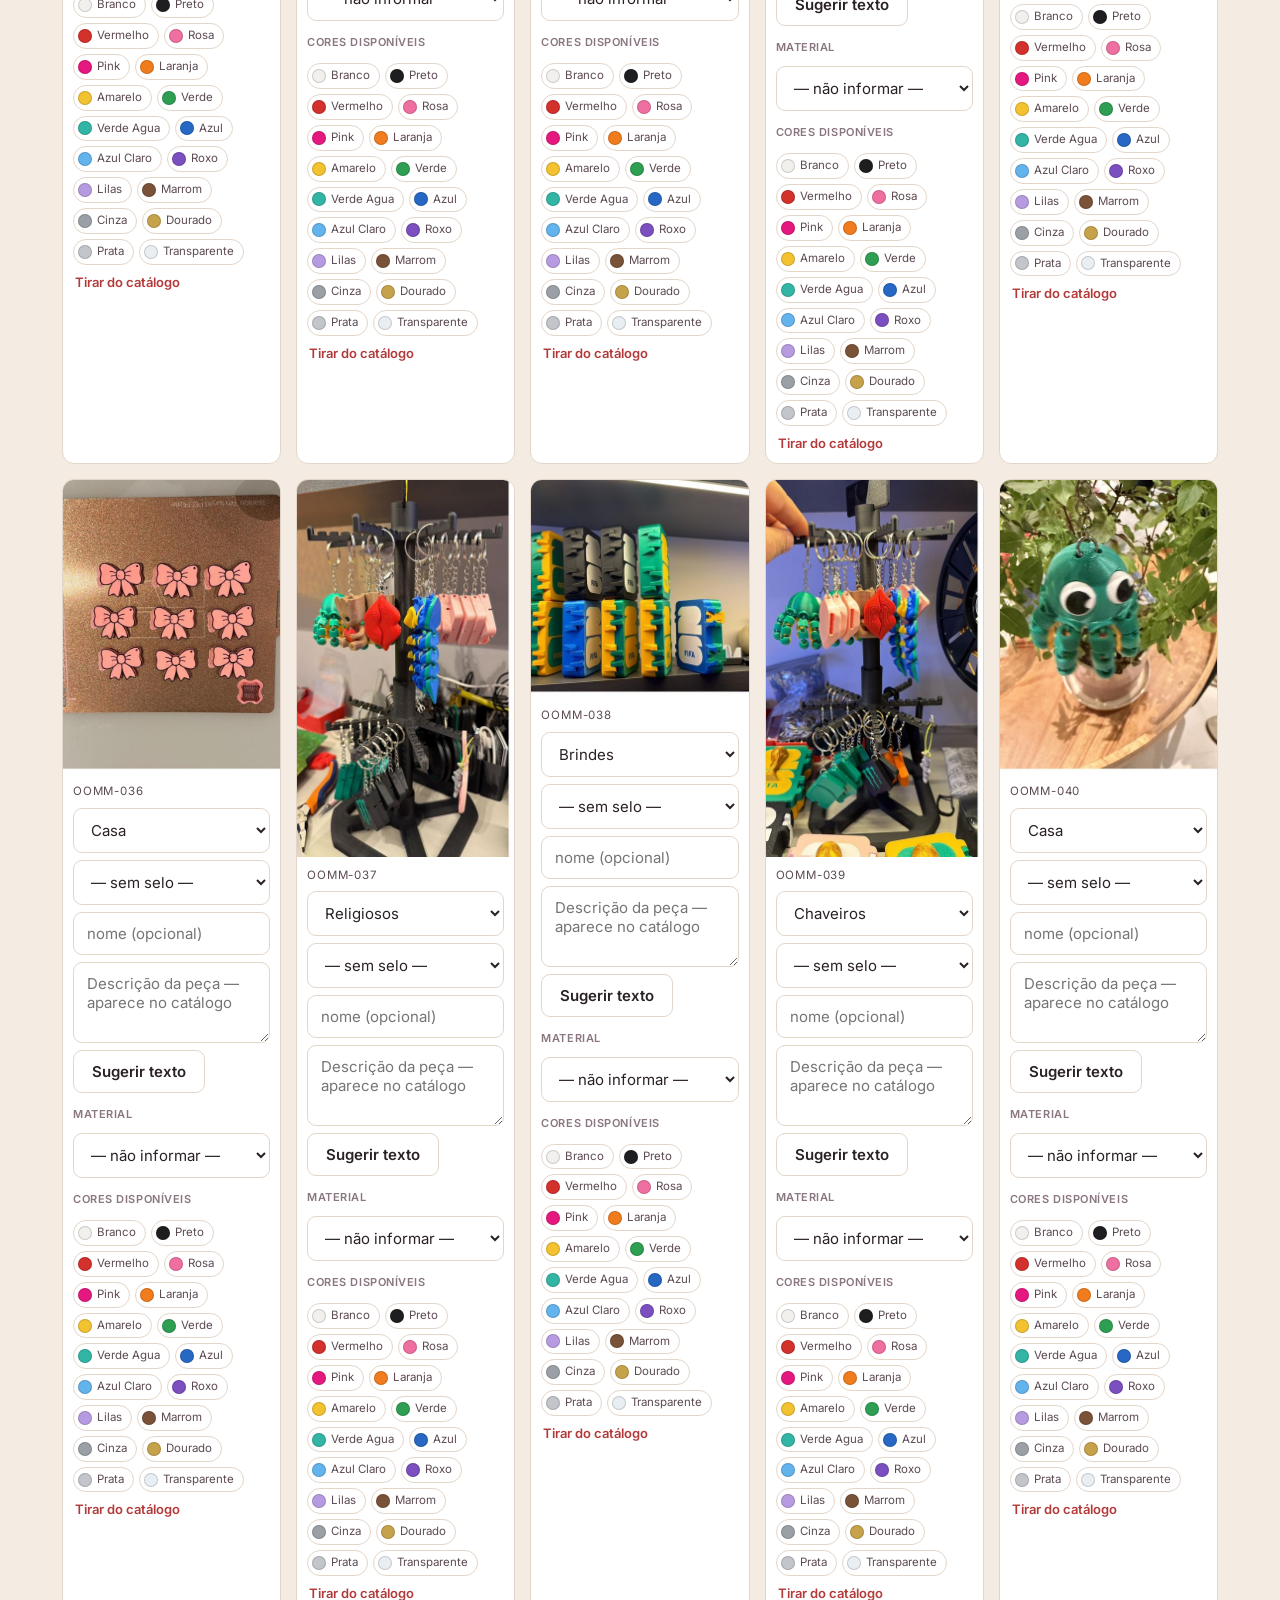
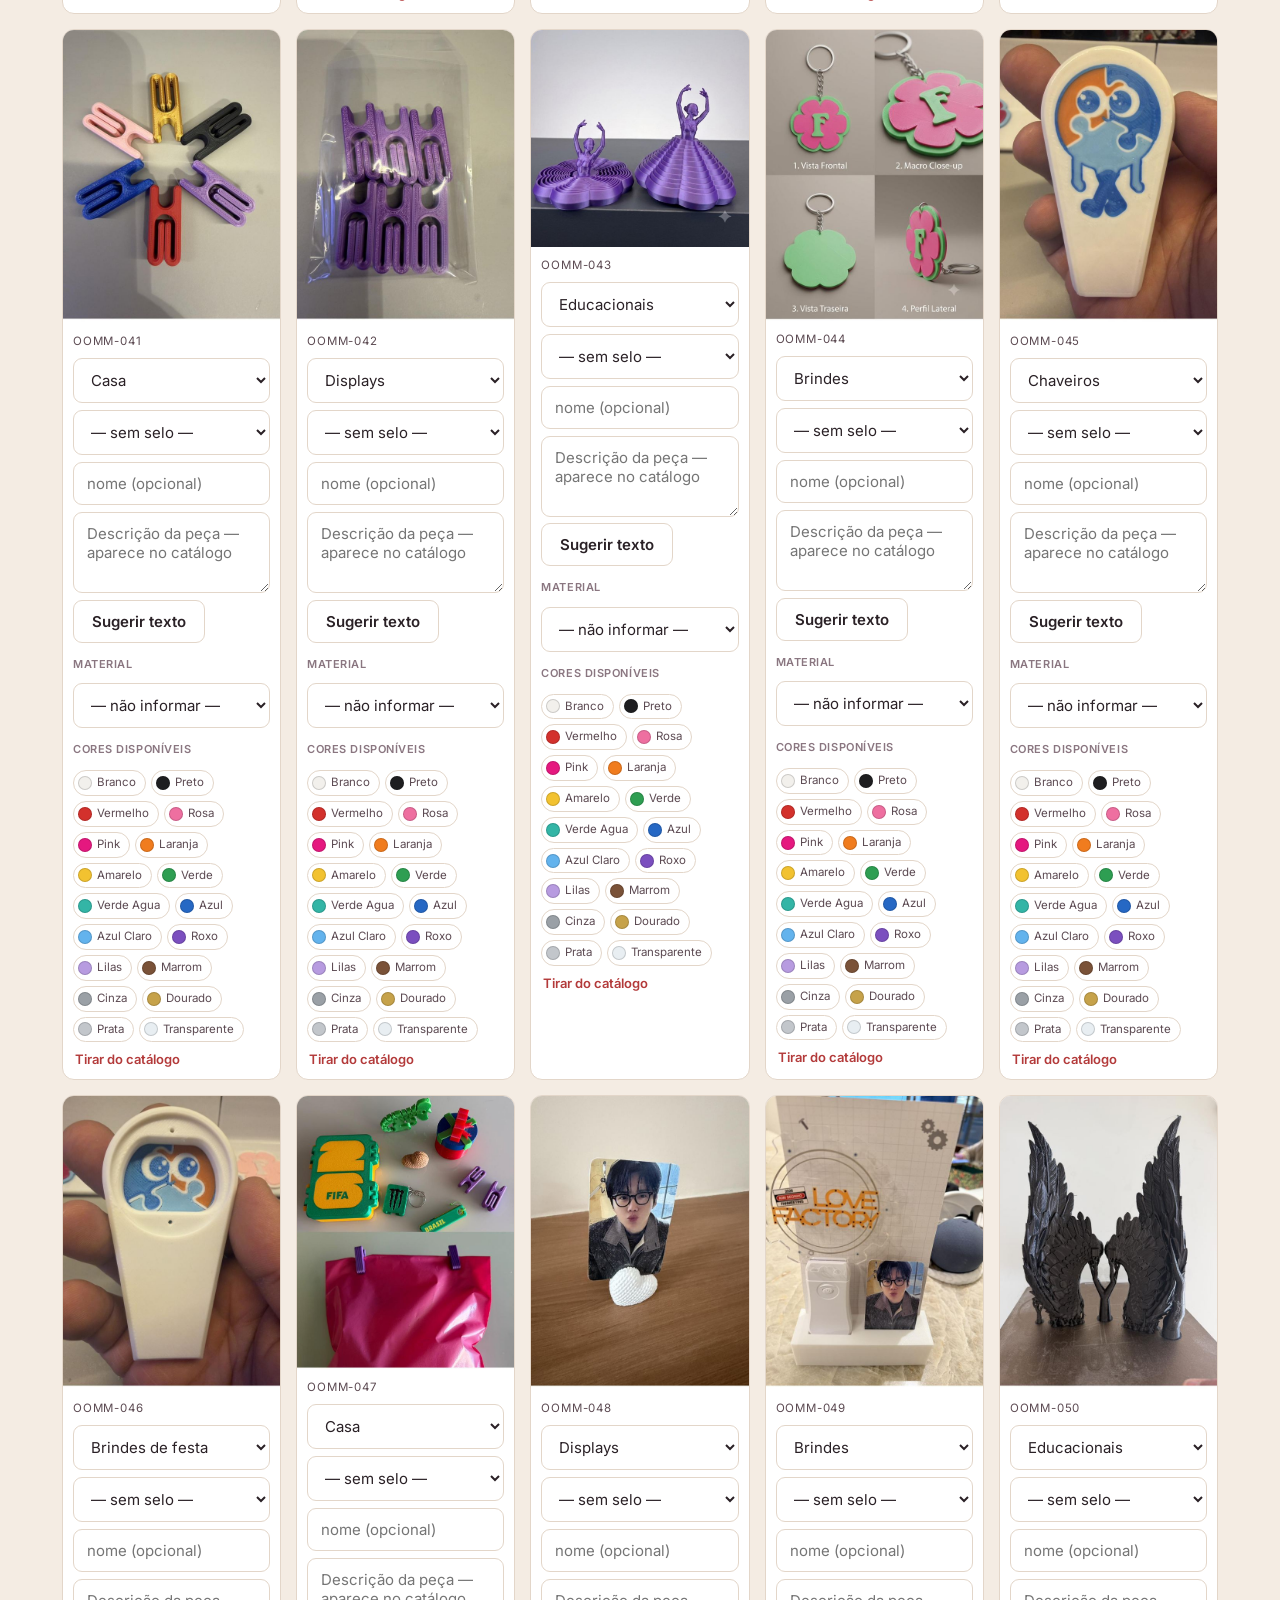
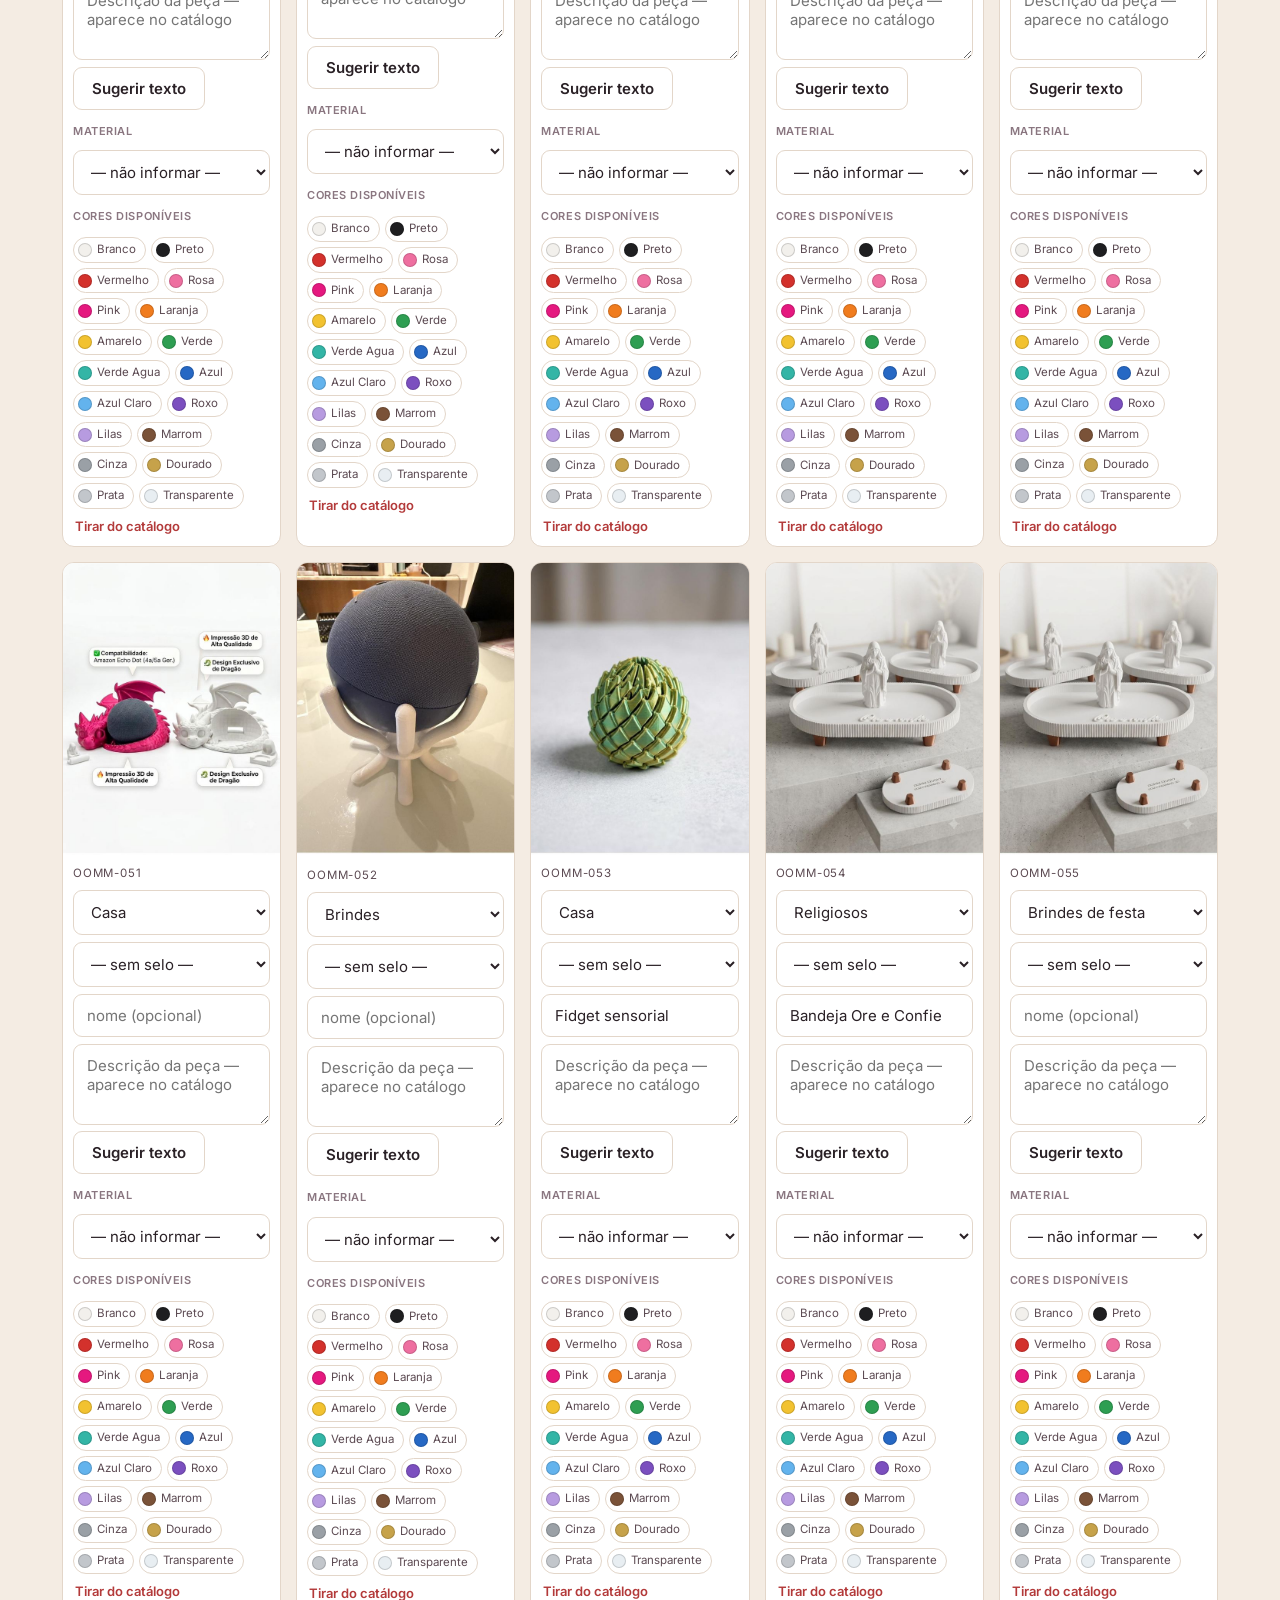
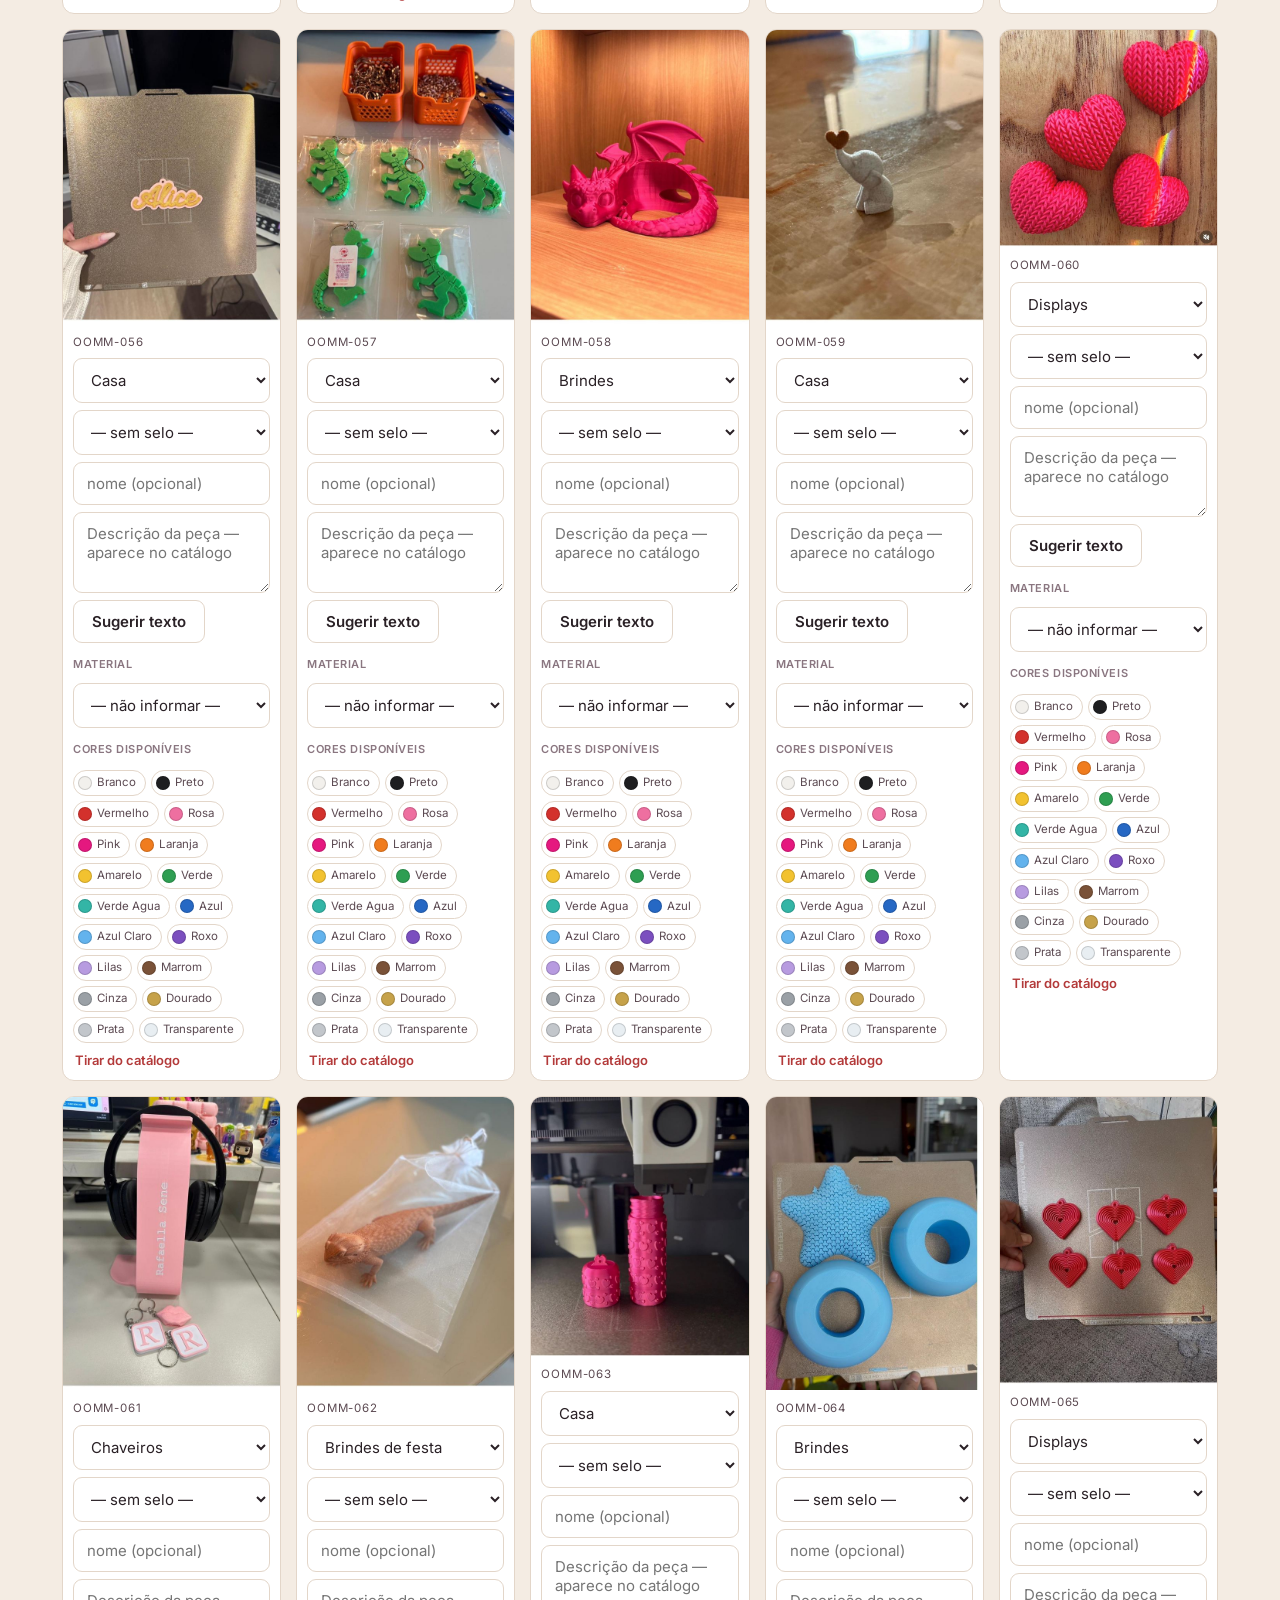
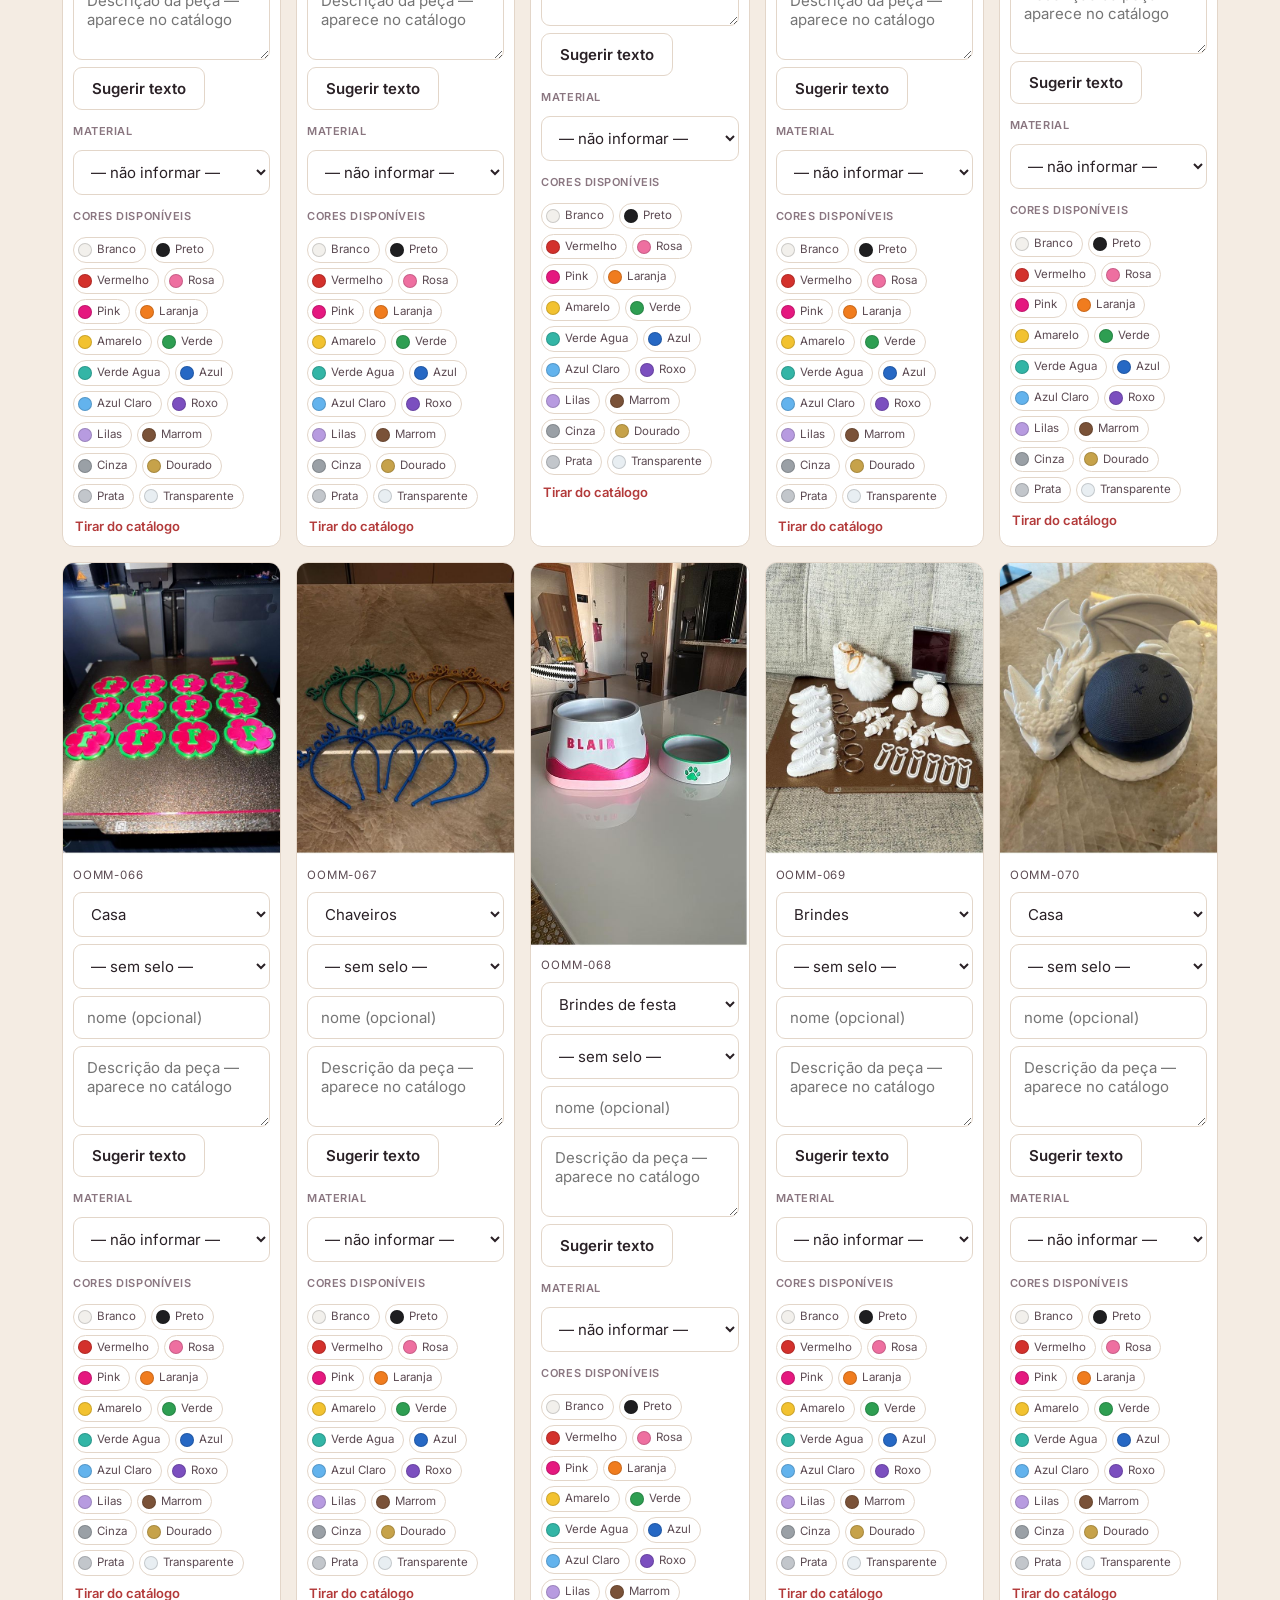
==== commit 3b69de1f: "Add files via upload" ====
--- a/admin/index.html
+++ b/admin/index.html
@@ -5,7 +5,7 @@
 <meta name="viewport" content="width=device-width, initial-scale=1.0">
 <meta name="robots" content="noindex, nofollow">
 <title>Admin · OOMM Studio</title>
-<!-- ADMIN v12 · 19/07/2026 — sem tela de login: a proteção é do Cloudflare Access -->
+<!-- ADMIN v14 · 19/07/2026 — sem tela de login: a proteção é do Cloudflare Access -->
 <link href="https://fonts.googleapis.com/css2?family=Inter:wght@400;500;600;700&display=swap" rel="stylesheet">
 <style>
   :root{--ink:#2A2126;--paper:#F4ECE3;--card:#fff;--line:#E3D6C9;--teal:#A63E60;--teal-d:#9B3A58;
@@ -92,6 +92,81 @@
     .slot .mini{width:80px;height:80px}
     .slot > button{grid-column:1/-1}
   }
+
+  /* ============ NÚMEROS (tema escuro) ============ */
+  #p-num{--pn:#161A21;--pn2:#1E232C;--pn3:#2B313C;--pnt:#EDEFF3;--pnm:#8D96A6;
+    background:var(--pn);margin:0 -22px;padding:24px 22px 30px;border-radius:16px}
+  #p-num .num-topo{display:flex;gap:9px;align-items:center;flex-wrap:wrap;margin-bottom:20px}
+  #p-num .num-topo .lbl{color:var(--pnm);font-size:14px}
+  #p-num .per{padding:7px 15px;border-radius:99px;border:1px solid var(--pn3);background:var(--pn2);
+    font-size:13.5px;font-weight:600;color:var(--pnm);cursor:pointer}
+  #p-num .per[aria-selected="true"]{background:#E5486F;border-color:#E5486F;color:#fff}
+
+  .painel-grade{display:grid;grid-template-columns:repeat(3,1fr);gap:14px}
+  .bloco{background:var(--pn2);border-radius:15px;padding:17px 18px;min-width:0}
+  .bloco.largo{grid-column:span 2}
+  .bloco.cheio{grid-column:1/-1}
+  .bloco h4{margin:0 0 2px;font-size:14.5px;color:var(--pnt);font-weight:600}
+  .bloco .sub{font-size:12px;color:var(--pnm);margin:0 0 14px;line-height:1.4}
+  .bloco svg.g{display:block;width:100%;height:auto;overflow:visible}
+  .bloco .vazio{color:var(--pnm);font-size:13px;padding:22px 0;text-align:center}
+
+  /* cartão de número */
+  .kpi{position:relative;overflow:hidden;display:flex;flex-direction:column;justify-content:space-between}
+  .kpi .cab{display:flex;align-items:center;gap:10px;margin-bottom:12px;position:relative;z-index:2}
+  .kpi .ic{width:34px;height:34px;border-radius:10px;display:flex;align-items:center;
+    justify-content:center;flex:none}
+  .kpi .ic svg{width:17px !important;height:17px !important;display:block}
+  .kpi .nome{font-size:12.5px;font-weight:600;color:var(--pnm);line-height:1.25}
+  .kpi .val{font-size:30px;font-weight:700;color:var(--pnt);letter-spacing:-.02em;line-height:1;
+    margin:0;position:relative;z-index:2}
+  .kpi .sub2{font-size:11.5px;color:var(--pnm);margin:6px 0 0;position:relative;z-index:2;line-height:1.35}
+  .kpi .spark{position:absolute;right:0;bottom:0;width:66%;height:40px;opacity:.7;z-index:1}
+
+  .leg{display:flex;gap:16px;flex-wrap:wrap;font-size:12px;color:var(--pnm);margin-top:12px}
+  .leg span{display:inline-flex;align-items:center;gap:6px}
+  .leg i{width:9px;height:9px;border-radius:2px;flex:none}
+
+  .funil{display:flex;flex-direction:column;gap:6px}
+  .funil .f{border-radius:9px;padding:11px 14px;color:#fff;display:flex;
+    justify-content:space-between;align-items:center;gap:10px}
+  .funil .f .t{font-size:13px;font-weight:600;line-height:1.2}
+  .funil .f .v{font-size:17px;font-weight:700;text-align:right;line-height:1.1}
+  .funil .f small{display:block;font-size:10.5px;font-weight:500;opacity:.82;margin-top:2px}
+  .nota{font-size:11.5px;color:var(--pnm);margin:11px 0 0;line-height:1.5}
+
+  .rosca{display:flex;align-items:center;gap:16px;flex-wrap:wrap}
+  .rosca svg{width:130px;flex:none}
+  .rosca .lg{flex:1;min-width:120px;display:flex;flex-direction:column;gap:8px}
+  .rosca .lg .it{display:flex;align-items:center;gap:8px;font-size:12.5px;color:var(--pnt)}
+  .rosca .lg .it i{width:9px;height:9px;border-radius:2px;flex:none}
+  .rosca .lg .it .q{margin-left:auto;font-weight:700;color:var(--pnm)}
+
+  .cols{display:flex;align-items:flex-end;justify-content:space-around;gap:8px;height:132px;padding-top:22px}
+  .cols .c{flex:1;max-width:60px;display:flex;flex-direction:column;justify-content:flex-end;
+    height:100%;position:relative}
+  .cols .c .vl{position:absolute;bottom:calc(100% + 5px);width:100%;text-align:center;
+    font-size:11.5px;font-weight:700;color:var(--pnt)}
+  .cols .c .bar{width:100%;border-radius:6px 6px 0 0;min-height:4px}
+  .rots{display:flex;justify-content:space-around;gap:8px;margin-top:8px}
+  .rots span{flex:1;max-width:60px;font-size:10.5px;color:var(--pnm);text-align:center;
+    overflow:hidden;text-overflow:ellipsis;white-space:nowrap}
+
+  @media (max-width:900px){
+    .painel-grade{grid-template-columns:1fr}
+    .bloco.largo,.bloco.cheio{grid-column:auto}
+    #p-num{margin:0 -14px;padding:18px 14px}
+  }
+  .rc{font-size:23px;font-weight:700;fill:#EDEFF3}
+  .rr{font-size:9px;fill:#8D96A6;letter-spacing:.1em}
+  .cores-box{display:flex;flex-wrap:wrap;gap:5px;margin-top:2px}
+  .cores-box .cb{display:inline-flex;align-items:center;gap:5px;border:1px solid #E3D6C9;
+    background:#fff;border-radius:99px;padding:3px 9px 3px 4px;font-size:11.5px;color:#5C4A52;
+    cursor:pointer;text-transform:capitalize;user-select:none}
+  .cores-box .cb i{width:14px;height:14px;border-radius:50%;box-shadow:inset 0 0 0 1px rgba(0,0,0,.16)}
+  .cores-box .cb.on{border-color:#A63E60;background:#FDF6F8;color:#9B3A58;font-weight:600}
+  .mini-lbl{font-size:11px;font-weight:600;letter-spacing:.05em;text-transform:uppercase;
+    color:#8A7680;margin:6px 0 3px}
 </style>
 </head>
 <body>
@@ -100,7 +175,7 @@
 <div id="telaPainel">
   <header class="top">
     <h1>Admin · OOMM Studio</h1>
-    <span class="quem" id="quem"></span><span class="quem" style="margin-left:0;opacity:.7">· v12 · 19/07/2026</span>
+    <span class="quem" id="quem"></span><span class="quem" style="margin-left:0;opacity:.7">· v14 · 19/07/2026</span>
     <a href="editor-catalogo.html" style="color:#EE9CB2;font-size:13.5px;text-decoration:underline">Editor de categorias</a>
     <button id="sair" style="background:transparent;border-color:#5A424C;color:#fff;padding:7px 13px;font-size:13.5px">Sair</button>
   </header>
@@ -129,7 +204,7 @@
     <!-- ABA NÚMEROS -->
     <section class="painel" id="p-num" hidden>
       <div class="num-topo">
-        <span style="color:var(--muted);font-size:15px">Período:</span>
+        <span class="lbl">Período:</span>
         <button class="per" data-d="7"   aria-selected="false">7 dias</button>
         <button class="per" data-d="30"  aria-selected="true">30 dias</button>
         <button class="per" data-d="90"  aria-selected="false">90 dias</button>
@@ -290,7 +365,7 @@
       try{
         const full  = await processar(f, 1456, 0.85);
         const thumb = await processar(f, 760,  0.78);
-        novas.push({id:proximoId++, cat:"brindes", nome:"", selo:"", desc:"", full, thumb, url:URL.createObjectURL(thumb)});
+        novas.push({id:proximoId++, cat:"brindes", nome:"", selo:"", desc:"", material:"", cores:[], full, thumb, url:URL.createObjectURL(thumb)});
       }catch(err){ alert("Não consegui ler "+f.name+": "+err.message); }
     }
     drop.querySelector("b").textContent = "Arraste fotos aqui ou clique para escolher";
@@ -311,11 +386,12 @@
         '<div class="im"><span class="badge">NOVA</span><img src="'+n.url+'" alt=""></div>'+
         '<div class="bd"><div class="cod">OOMM-'+String(n.id).padStart(3,"0")+'</div>'+
         sel(n.cat)+selSelo(n.selo)+'<input type="text" placeholder="nome (opcional)" value="'+n.nome+'">'+
-        campoDesc(n.desc||"")+
+        campoDesc(n.desc||"")+campoExtra(n.material||"", n.cores||[])+
         '<button class="lixo">Remover</button></div>';
       el.querySelectorAll("select")[0].onchange = e => n.cat = e.target.value;
       el.querySelectorAll("select")[1].onchange = e => n.selo = e.target.value;
       ligaDesc(el, n.cat, t => { n.desc = t; contar(); }, ()=>n.cat).value = n.desc||"";
+      ligaExtra(el, n.material||"", n.cores||[], (m,co)=>{ n.material=m; n.cores=co; contar(); });
       el.querySelector("input").oninput  = e => n.nome = e.target.value;
       el.querySelector(".lixo").onclick  = ()=>{ novas.splice(novas.indexOf(n),1); montarCatalogo(); contar(); };
       el.querySelector(".im").onclick = ()=>abrirZoom(n.url);
@@ -324,19 +400,21 @@
 
     PRODUTOS.forEach(p=>{
       if(removidas.has(p.i)) return;
-      const e0 = edicoes[p.i] || {c:p.c, n:p.n, s:p.s, d:p.d};
+      const e0 = edicoes[p.i] || {c:p.c, n:p.n, s:p.s, d:p.d, m:p.m, co:p.co};
       const el = document.createElement("div"); el.className = "peca";
       const arq = p.r ? "/fotos/t/p"+p.i+".jpg" : BASE+"img/catalogo/t/p"+String(p.i).padStart(2,"0")+".jpg";
       el.innerHTML =
         '<div class="im"><img src="'+arq+'" loading="lazy" alt=""></div>'+
         '<div class="bd"><div class="cod">OOMM-'+String(p.i).padStart(3,"0")+'</div>'+
         sel(e0.c)+selSelo(e0.s)+'<input type="text" placeholder="nome (opcional)" value="'+(e0.n||"").replace(/"/g,"&quot;")+'">'+
-        campoDesc(e0.d||"")+
+        campoDesc(e0.d||"")+campoExtra(e0.m||"", e0.co||[])+
         '<button class="lixo">Tirar do catálogo</button></div>';
       el.querySelectorAll("select")[0].onchange = e =>{ edicoes[p.i]={...e0, c:e.target.value}; contar(); };
       el.querySelectorAll("select")[1].onchange = e =>{ edicoes[p.i]={...e0, s:e.target.value}; contar(); };
       ligaDesc(el, e0.c, t => { edicoes[p.i] = {...(edicoes[p.i]||e0), d:t}; contar(); },
                ()=> (edicoes[p.i]||e0).c).value = e0.d || "";
+      ligaExtra(el, e0.m||"", e0.co||[], (m,co)=>{
+        edicoes[p.i] = {...(edicoes[p.i]||e0), m:m, co:co}; contar(); });
       el.querySelector("input").oninput  = e =>{ edicoes[p.i]={...e0, n:e.target.value}; contar(); };
       el.querySelector(".lixo").onclick  = ()=>{
         if(confirm("Tirar a peça OOMM-"+String(p.i).padStart(3,"0")+" do catálogo?")){
@@ -370,6 +448,29 @@
       ta.focus();
     });
     return ta;
+  }
+
+  function campoExtra(){
+    return '<div class="mini-lbl">Material</div>'+
+      '<select class="mat">'+MATERIAIS.map(m=>'<option value="'+m+'">'+(m||"— não informar —")+'</option>').join("")+'</select>'+
+      '<div class="mini-lbl">Cores disponíveis</div><div class="cores-box"></div>';
+  }
+
+  function ligaExtra(el, material, cores, aoMudar){
+    const sel = el.querySelector("select.mat");
+    const cx  = el.querySelector(".cores-box");
+    sel.value = material || "";
+    let atuais = (cores||[]).slice();
+    sel.onchange = ()=>aoMudar(sel.value, atuais);
+    cx.innerHTML = Object.keys(PALETA).map(c=>
+      '<span class="cb'+(atuais.indexOf(c)!==-1?" on":"")+'" data-c="'+c+'">'+
+      '<i style="background:'+PALETA[c]+'"></i>'+c.replace(/-/g," ")+'</span>').join("");
+    cx.querySelectorAll(".cb").forEach(b=>b.onclick = ()=>{
+      const c = b.dataset.c, i = atuais.indexOf(c);
+      if(i===-1) atuais.push(c); else atuais.splice(i,1);
+      b.classList.toggle("on", i===-1);
+      aoMudar(sel.value, atuais);
+    });
   }
 
   /* ================= ABA PÁGINAS ================= */
@@ -601,34 +702,42 @@
     const taxa = visitas ? (zap/visitas*100) : 0;
     const noCat = (d.paginas||[]).find(x=>/catalogo|peca/.test(x.alvo));
     const vistasCat = noCat ? noCat.n : 0;
-
-    const serie = serieDiaria(d.porDia);
-
-    alvo.innerHTML =
-      '<div class="kpis">'+
-        kpi("Páginas vistas", nf(visitas), "nos últimos "+d.dias+" dias", "#E5486F", ICONES.olho,  serie.p)+
-        kpi("Conversas no WhatsApp", nf(zap), "pedidos iniciados",        "#22C48A", ICONES.zap,   serie.z)+
-        kpi("Taxa de contato", taxa.toFixed(1).replace(".",",")+"%", diagnostico(taxa), "#F2A73B", ICONES.alvo, null)+
-        kpi("Cliques nas lojas", nf(loja), "Shopee e Mercado Livre",      "#7C6BE8", ICONES.sacola, null)+
+    const s = serieDiaria(d.porDia);
+
+    // 6 blocos, 3 por linha
+    alvo.innerHTML = '<div class="painel-grade">'+
+      // linha 1 — três números
+      bloco("kpi", kpiCorpo("Páginas vistas", nf(visitas), "nos últimos "+d.dias+" dias",
+            "#E5486F", ICONES.olho, s.p))+
+      bloco("kpi", kpiCorpo("Conversas no WhatsApp", nf(zap), "pedidos iniciados",
+            "#22C48A", ICONES.zap, s.z))+
+      bloco("kpi", kpiCorpo("Taxa de contato", taxa.toFixed(1).replace(".",",")+"%",
+            diagnostico(taxa), "#F2A73B", ICONES.alvo, null))+
+      // linha 2 — gráfico grande + rosca
+      bloco("largo", cab("Movimento dia a dia",
+            "Quem passou pelo site e quem chamou no WhatsApp.") + areaDupla(d.porDia))+
+      bloco("", cab("De onde vem a visita", "Qual canal traz gente.") + rosca(d.origens))+
+      // linha 3 — funil + duas colunas
+      bloco("", cab("Do clique ao pedido", "Onde as pessoas param.") +
+            funil(visitas, vistasCat, peca, zap))+
+      bloco("", cab("Páginas mais vistas", "&nbsp;") + colunas(d.paginas, "#E5486F"))+
+      bloco("", cab("Peças mais pedidas", "Cliques no botão + do catálogo.") +
+            colunas(d.pecas, "#22C48A"))+
       '</div>'+
-      '<div class="pn-card"><h4>Faturamento de atenção</h4>'+
-        '<p class="sub">Quantas pessoas passaram pelo site e quantas chamaram no WhatsApp, dia a dia.</p>'+
-        areaDupla(d.porDia)+
-      '</div>'+
-      '<div class="pn-grid">'+
-        '<div class="pn-card"><h4>Do primeiro clique ao pedido</h4>'+
-          '<p class="sub">Onde as pessoas param no caminho.</p>'+funil(visitas, vistasCat, peca, zap)+'</div>'+
-        '<div class="pn-card"><h4>De onde vem a visita</h4>'+
-          '<p class="sub">Qual canal traz gente para o site.</p>'+rosca(d.origens)+'</div>'+
-      '</div>'+
-      '<div class="pn-linha">'+
-        '<div class="pn-card"><h4>Páginas mais vistas</h4><p class="sub">&nbsp;</p>'+
-          colunas(d.paginas, "#E5486F")+'</div>'+
-        '<div class="pn-card"><h4>Peças mais pedidas</h4>'+
-          '<p class="sub">Cliques no botão + do catálogo.</p>'+colunas(d.pecas, "#22C48A")+'</div>'+
-      '</div>'+
-      '<p class="pn-nota">Contamos só o que acontece no site — sem cookie e sem identificar ninguém. '+
-      'Robôs de busca são descartados, então estes números são menores e mais honestos que os de outras ferramentas.</p>';
+      '<p class="nota" style="margin-top:16px">Contamos só o que acontece no site — sem cookie e '+
+      'sem identificar ninguém. Robôs de busca são descartados, então estes números são menores '+
+      'e mais honestos que os de outras ferramentas.</p>';
+  }
+
+  const bloco = (cls, corpo) => '<div class="bloco '+cls+'">'+corpo+'</div>';
+  const cab = (t, s) => '<h4>'+t+'</h4><p class="sub">'+s+'</p>';
+
+  function kpiCorpo(nome, val, sub, cor, icone, serie){
+    return (serie && serie.length>1 ? faisca(serie, cor) : '')+
+      '<div class="cab"><span class="ic" style="background:'+cor+'22;color:'+cor+'">'+
+      '<svg viewBox="0 0 20 20" width="17" height="17">'+icone+'</svg></span>'+
+      '<span class="nome">'+nome+'</span></div>'+
+      '<p class="val">'+val+'</p><p class="sub2">'+sub+'</p>';
   }
 
   function serieDiaria(porDia){
@@ -674,7 +783,7 @@
     (porDia||[]).forEach(r=>{ m[r.dia] = m[r.dia] || {p:0,z:0};
       if(r.tipo==="pagina") m[r.dia].p = r.n; if(r.tipo==="whatsapp") m[r.dia].z = r.n; });
     const dias = Object.keys(m).sort();
-    if(dias.length < 2) return '<p class="pn-vazio">Ainda não há dias suficientes para desenhar a curva.</p>';
+    if(dias.length < 2) return '<p class="vazio">Ainda não há dias suficientes para desenhar a curva.</p>';
 
     const W=780, H=260, ML=44, MR=14, MT=16, MB=28, iw=W-ML-MR, ih=H-MT-MB;
     const teto = Math.max(5, Math.ceil(Math.max(...dias.map(k=>m[k].p))/5)*5);
@@ -699,7 +808,7 @@
       '<rect x="'+(x(i)-11).toFixed(1)+'" y="'+MT+'" width="22" height="'+ih+'" fill="transparent">'+
       '<title>'+k.split("-").reverse().join("/")+"\n"+m[k].p+' visitas\n'+m[k].z+' no WhatsApp</title></rect></g>').join("");
 
-    return '<svg viewBox="0 0 '+W+' '+H+'" role="img" aria-label="Movimento diário">'+
+    return '<svg class="g" viewBox="0 0 '+W+' '+H+'" role="img" aria-label="Movimento diário">'+
       '<defs><linearGradient id="ga" x1="0" y1="0" x2="0" y2="1">'+
       '<stop offset="0%" stop-color="#E5486F" stop-opacity=".38"/>'+
       '<stop offset="100%" stop-color="#E5486F" stop-opacity="0"/></linearGradient></defs>'+
@@ -708,7 +817,7 @@
       '<path d="'+linha("p")+'" fill="none" stroke="#E5486F" stroke-width="2.4" stroke-linejoin="round"/>'+
       '<path d="'+linha("z")+'" fill="none" stroke="#22C48A" stroke-width="2.4" stroke-linejoin="round"/>'+
       pts+rot+'</svg>'+
-      '<div class="pn-leg"><span><i style="background:#E5486F"></i>páginas vistas</span>'+
+      '<div class="leg"><span><i style="background:#E5486F"></i>páginas vistas</span>'+
       '<span><i style="background:#22C48A"></i>conversas no WhatsApp</span></div>';
   }
 
@@ -719,21 +828,21 @@
       {t:"Clicaram numa peça",   v:pecas,    c:"#F2A73B", d:"botão + do catálogo"},
       {t:"Chamaram no WhatsApp", v:zap,      c:"#22C48A", d:"de qualquer página"}
     ];
-    if(!visitas) return '<p class="pn-vazio">Sem visitas no período.</p>';
+    if(!visitas) return '<p class="vazio">Sem visitas no período.</p>';
     return '<div class="funil">'+etapas.map(e=>{
       const pc = e.v/visitas*100;
       return '<div class="f" style="background:'+e.c+';width:'+Math.max(34, pc).toFixed(1)+'%;min-width:215px">'+
         '<span class="t">'+e.t+'<small>'+e.d+'</small></span>'+
         '<span class="v">'+nf(e.v)+'<small>'+pc.toFixed(1).replace(".",",")+'%</small></span></div>';
-    }).join("")+'</div><p class="funil-nota">Cada barra é comparada ao total de visitas. '+
+    }).join("")+'</div><p class="nota">Cada barra é comparada ao total de visitas. '+
       'As etapas não são encaixadas: dá para chamar no WhatsApp sem passar pelo catálogo.</p>';
   }
 
   function rosca(origens){
     const l = (origens||[]).filter(x=>x.alvo && x.n);
-    if(!l.length) return '<p class="pn-vazio">Sem dados de origem ainda.</p>';
+    if(!l.length) return '<p class="vazio">Sem dados de origem ainda.</p>';
     const total = l.reduce((a,x)=>a+x.n,0);
-    const R=62, r=41, cx=76, cy=76;
+    const R=58, r=38, cx=70, cy=70;
     let ang=-Math.PI/2, fatias="";
     l.forEach((x,i)=>{
       const frac=x.n/total, fim=ang+frac*Math.PI*2, grande=frac>.5?1:0;
@@ -744,24 +853,24 @@
         'fill="'+CORES[i%CORES.length]+'"><title>'+x.alvo+': '+x.n+'</title></path>';
       ang=fim;
     });
-    return '<div class="rosca-wrap"><svg viewBox="0 0 152 152">'+fatias+
-      '<text class="rosca-centro" x="76" y="74" text-anchor="middle">'+nf(total)+'</text>'+
-      '<text class="rosca-rot" x="76" y="90" text-anchor="middle">VISITAS</text></svg>'+
-      '<div class="rosca-leg">'+l.map((x,i)=>'<div class="it"><i style="background:'+CORES[i%CORES.length]+'"></i>'+
+    return '<div class="rosca"><svg class="g" viewBox="0 0 140 140">'+fatias+
+      '<text class="rc" x="70" y="68" text-anchor="middle">'+nf(total)+'</text>'+
+      '<text class="rr" x="70" y="84" text-anchor="middle">VISITAS</text></svg>'+
+      '<div class="lg">'+l.map((x,i)=>'<div class="it"><i style="background:'+CORES[i%CORES.length]+'"></i>'+
       '<span>'+String(x.alvo).slice(0,20)+'</span><span class="q">'+(x.n/total*100).toFixed(0)+'%</span></div>').join("")+
       '</div></div>';
   }
 
   function colunas(linhas, cor){
     const l = (linhas||[]).filter(x=>x.alvo).slice(0,5);
-    if(!l.length) return '<p class="pn-vazio">Sem dados ainda.</p>';
+    if(!l.length) return '<p class="vazio">Sem dados ainda.</p>';
     const max = Math.max(...l.map(x=>x.n));
-    return '<div class="col-wrap"><div class="colunas">'+l.map((x,i)=>{
+    return '<div class="col-wrap"><div class="cols">'+l.map((x,i)=>{
       const rot = String(x.alvo).replace(/^\//,"").replace(".html","").replace("index","início");
       return '<div class="c" title="'+rot+': '+x.n+'"><span class="vl">'+nf(x.n)+'</span>'+
         '<span class="bar" style="height:'+Math.max(4,(x.n/max*100)).toFixed(1)+'%;background:'+
         (i===0?cor:cor+(["","CC","99","77","55"][i]||"55"))+'"></span></div>';
-    }).join("")+'</div><div class="col-rots">'+l.map(x=>
+    }).join("")+'</div><div class="rots">'+l.map(x=>
       '<span>'+String(x.alvo).replace(/^\//,"").replace(".html","").replace("index","início")+'</span>').join("")+
       '</div></div>';
   }
@@ -814,7 +923,7 @@
     const lista = [];
     PRODUTOS.forEach(p=>{
       if(removidas.has(p.i)) return;
-      const e0 = edicoes[p.i] || {c:p.c, n:p.n, s:p.s, d:p.d};
+      const e0 = edicoes[p.i] || {c:p.c, n:p.n, s:p.s, d:p.d, m:p.m, co:p.co};
       const item = {c:e0.c, n:e0.n||"", i:p.i};
       if(e0.s) item.s = e0.s;
       if(p.r)  item.r = 1;
@@ -824,6 +933,8 @@
       const item = {c:n.cat, n:n.nome||"", i:n.id, r:1};
       if(n.selo) item.s = n.selo;
       if(n.desc) item.d = n.desc;
+      if(n.material) item.m = n.material;
+      if(n.cores && n.cores.length) item.co = n.cores;
       lista.push(item);
     });
     return lista;
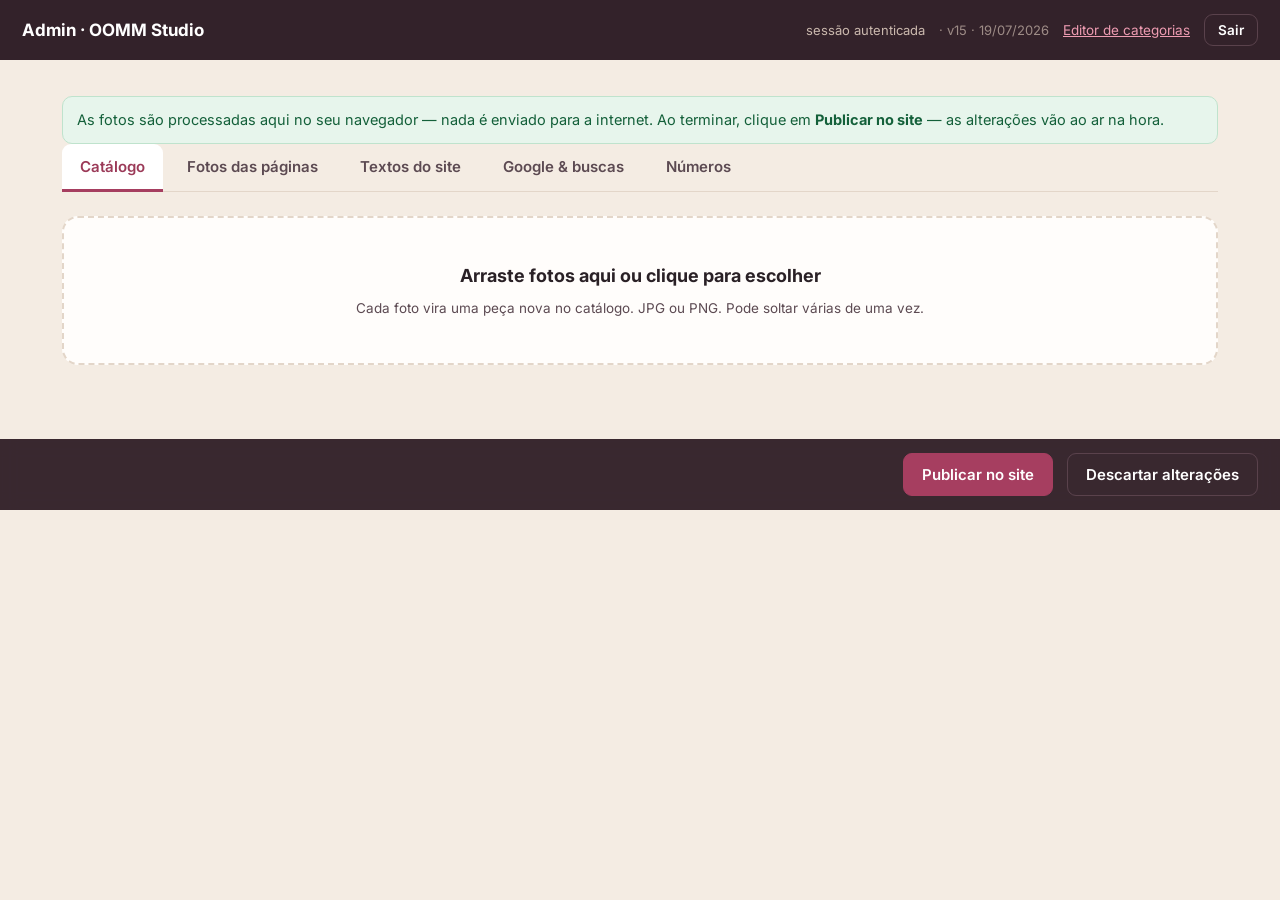
==== commit 4fffe1a0: "Add files via upload" ====
--- a/admin/index.html
+++ b/admin/index.html
@@ -5,7 +5,7 @@
 <meta name="viewport" content="width=device-width, initial-scale=1.0">
 <meta name="robots" content="noindex, nofollow">
 <title>Admin · OOMM Studio</title>
-<!-- ADMIN v14 · 19/07/2026 — sem tela de login: a proteção é do Cloudflare Access -->
+<!-- ADMIN v15 · 19/07/2026 — sem tela de login: a proteção é do Cloudflare Access -->
 <link href="https://fonts.googleapis.com/css2?family=Inter:wght@400;500;600;700&display=swap" rel="stylesheet">
 <style>
   :root{--ink:#2A2126;--paper:#F4ECE3;--card:#fff;--line:#E3D6C9;--teal:#A63E60;--teal-d:#9B3A58;
@@ -167,6 +167,68 @@
   .cores-box .cb.on{border-color:#A63E60;background:#FDF6F8;color:#9B3A58;font-weight:600}
   .mini-lbl{font-size:11px;font-weight:600;letter-spacing:.05em;text-transform:uppercase;
     color:#8A7680;margin:6px 0 3px}
+  /* lista de peças */
+  .barra-lista{display:flex;gap:9px;align-items:center;flex-wrap:wrap;margin-bottom:16px}
+  .barra-lista input.busca{flex:1;min-width:180px;max-width:320px}
+  .chip-cat{padding:7px 14px;border-radius:99px;border:1px solid #E3D6C9;background:#fff;
+    font-size:13.5px;font-weight:600;color:#5C4A52;cursor:pointer}
+  .chip-cat[aria-selected="true"]{background:#A63E60;border-color:#A63E60;color:#fff}
+  .chip-cat .q{opacity:.6;margin-left:5px;font-size:12px}
+  .linha-peca{display:grid;grid-template-columns:62px 1fr auto auto;gap:14px;align-items:center;
+    background:#fff;border:1px solid #E3D6C9;border-radius:12px;padding:10px 14px;margin-bottom:8px;
+    cursor:pointer;transition:border-color .15s,box-shadow .15s}
+  .linha-peca:hover{border-color:#A63E60;box-shadow:0 4px 14px rgba(20,22,28,.07)}
+  .linha-peca.nova{border-color:#1F8A54;box-shadow:0 0 0 2px rgba(31,138,84,.14)}
+  .linha-peca .mini{width:62px;height:62px;border-radius:9px;overflow:hidden;background:#EDE0D4}
+  .linha-peca .mini img{width:100%;height:100%;object-fit:cover;display:block}
+  .linha-peca .nome{font-size:15.5px;font-weight:600;margin:0 0 3px;line-height:1.25}
+  .linha-peca .meta2{font-size:12.5px;color:#8A7680}
+  .linha-peca .badges{display:flex;gap:5px;flex-wrap:wrap;justify-content:flex-end}
+  .bdg{font-size:10.5px;font-weight:700;letter-spacing:.05em;text-transform:uppercase;
+    padding:3px 7px;border-radius:5px;white-space:nowrap}
+  .bdg.est{background:#E7F5EC;color:#14603A} .bdg.sem{background:#FBE9E9;color:#8A2A2A}
+  .bdg.sel{background:#F6E7EA;color:#9B3A58} .bdg.falta{background:#FBF2DF;color:#6E5417}
+  .linha-peca .seta{color:#C9B7A9;font-size:21px}
+  .pag-lista{display:flex;gap:8px;justify-content:center;align-items:center;margin-top:18px;flex-wrap:wrap}
+  .pag-lista button{min-width:38px;height:38px;padding:0 12px;border-radius:9px;border:1px solid #E3D6C9;
+    background:#fff;font-size:14px;font-weight:600;color:#5C4A52;cursor:pointer}
+  .pag-lista button[aria-current="true"]{background:#A63E60;border-color:#A63E60;color:#fff}
+  .pag-lista button:disabled{opacity:.4;cursor:not-allowed}
+  .pag-info{text-align:center;color:#8A7680;font-size:13.5px;margin-top:10px}
+
+  /* ficha da peça */
+  .ficha{background:#fff;border:1px solid #E3D6C9;border-radius:14px;padding:22px;max-width:860px}
+  .ficha-topo{display:flex;gap:20px;align-items:flex-start;margin-bottom:22px;flex-wrap:wrap}
+  .ficha-foto{width:190px;height:190px;border-radius:12px;overflow:hidden;background:#EDE0D4;flex:none}
+  .ficha-foto img{width:100%;height:100%;object-fit:cover}
+  .ficha-campos{flex:1;min-width:250px;display:flex;flex-direction:column;gap:12px}
+  .ficha h3{margin:0;font-size:19px}
+  .ficha .cod{font-size:12.5px;letter-spacing:.08em;color:#8A7680;margin:0 0 10px}
+  .ficha-secao{border-top:1px solid #F0E7DC;padding-top:16px;margin-top:16px}
+  .ficha-secao h4{margin:0 0 11px;font-size:14px;letter-spacing:-.01em}
+  .voltar{background:none;border:none;color:#9B3A58;font-family:inherit;font-size:14.5px;
+    font-weight:600;cursor:pointer;padding:6px 0;margin-bottom:12px}
+  .lin-dupla{display:grid;grid-template-columns:1fr 1fr;gap:10px}
+  .combos-box{display:flex;flex-wrap:wrap;gap:6px;margin-top:8px}
+  .combo-tag{display:inline-flex;align-items:center;gap:6px;border:1px solid #E3D6C9;background:#F8F5F1;
+    border-radius:99px;padding:4px 10px 4px 6px;font-size:12px;text-transform:capitalize}
+  .combo-tag i{width:13px;height:13px;border-radius:50%;box-shadow:inset 0 0 0 1px rgba(0,0,0,.15)}
+  .combo-tag button{border:none;background:none;color:#B33A3A;cursor:pointer;font-size:14px;padding:0 0 0 3px}
+  .mats-box{display:flex;flex-wrap:wrap;gap:6px}
+  .mats-box .mt{border:1px solid #E3D6C9;background:#fff;border-radius:99px;padding:5px 12px;
+    font-size:12.5px;color:#5C4A52;cursor:pointer}
+  .mats-box .mt.on{border-color:#A63E60;background:#FDF6F8;color:#9B3A58;font-weight:600}
+  @media (max-width:640px){ .linha-peca{grid-template-columns:52px 1fr auto} .linha-peca .badges{display:none}
+    .lin-dupla{grid-template-columns:1fr} }
+  .rk{display:flex;flex-direction:column;gap:7px}
+  .rk-l{display:grid;grid-template-columns:20px 1fr 1fr auto;gap:9px;align-items:center;font-size:12.5px;color:var(--pnt)}
+  .rk-l.acesso{grid-template-columns:1fr auto}
+  .rk-n{color:var(--pnm);font-weight:700;font-size:11.5px}
+  .rk-t{overflow:hidden;text-overflow:ellipsis;white-space:nowrap}
+  .rk-b{height:7px;background:#2B313C;border-radius:4px;overflow:hidden}
+  .rk-b i{display:block;height:100%;border-radius:4px}
+  .rk-v{color:var(--pnm);font-weight:600;font-variant-numeric:tabular-nums;white-space:nowrap}
+  .rk-est b{color:#3A4150;font-size:12px} .rk-est b.on{color:#F2A73B}
 </style>
 </head>
 <body>
@@ -175,7 +237,7 @@
 <div id="telaPainel">
   <header class="top">
     <h1>Admin · OOMM Studio</h1>
-    <span class="quem" id="quem"></span><span class="quem" style="margin-left:0;opacity:.7">· v14 · 19/07/2026</span>
+    <span class="quem" id="quem"></span><span class="quem" style="margin-left:0;opacity:.7">· v15 · 19/07/2026</span>
     <a href="editor-catalogo.html" style="color:#EE9CB2;font-size:13.5px;text-decoration:underline">Editor de categorias</a>
     <button id="sair" style="background:transparent;border-color:#5A424C;color:#fff;padding:7px 13px;font-size:13.5px">Sair</button>
   </header>
@@ -228,6 +290,12 @@
         Todo texto visível do site, por página. Edite e clique em <b>Publicar</b>.
         Campo em branco mantém o texto original.
       </p>
+      <div class="txt-linha" style="border-color:#A63E60;margin-bottom:22px">
+        <label>Link do grupo do WhatsApp</label>
+        <textarea id="grupoZap" rows="1" placeholder="https://chat.whatsapp.com/…"></textarea>
+        <p class="orig">Com este link preenchido, quem passar de 2 minutos no site recebe um
+        convite discreto para entrar no grupo. Deixe em branco para não mostrar nada.</p>
+      </div>
       <div id="listaTextos"></div>
     </section>
 
@@ -282,6 +350,7 @@
       const r = await fetch("/api/catalogo", {cache:"no-store"});
       if(!r.ok) return;
       const d = await r.json();
+      if(d && d.config){ config = d.config; window.__cfg0 = config.grupoZap || ""; }
       if(d && Array.isArray(d.produtos) && d.produtos.length){
         PRODUTOS.length = 0; d.produtos.forEach(p=>PRODUTOS.push(p));
         if(Array.isArray(d.categorias) && d.categorias.length){
@@ -312,7 +381,7 @@
       "As fotos são processadas aqui no seu navegador — nada é enviado para a internet. "+
       "Ao terminar, clique em <b>Publicar no site</b> — as alterações vão ao ar na hora.",
       "ok");
-    montarCatalogo(); montarSlots(); montarTextos(); montarSeo(); contar();
+    montarCatalogo(); montarSlots(); montarTextos(); montarConfig(); montarSeo(); contar();
   })();
 
   $("#sair").addEventListener("click", ()=>{ location.href = "/cdn-cgi/access/logout"; });
@@ -324,6 +393,7 @@
   const trocas = {};               // "pagina|idx" -> {blob, url, nome}
   const textosEdit = {};           // "pagina|sel|idx" -> texto
   const seoEdit = {};              // pagina -> {titulo, descricao}
+  let config = {};                 // grupoZap e afins
   const novosCards = {};           // pagina -> [{img, blob, url, titulo, desc, chips}]
   const ocultos = {};              // pagina -> Set de índices de card
   let proximoId = Math.max(0, ...PRODUTOS.map(p=>p.i)) + 1;
@@ -365,68 +435,264 @@
       try{
         const full  = await processar(f, 1456, 0.85);
         const thumb = await processar(f, 760,  0.78);
-        novas.push({id:proximoId++, cat:"brindes", nome:"", selo:"", desc:"", material:"", cores:[], full, thumb, url:URL.createObjectURL(thumb)});
+        novas.push({id:proximoId++, cat:"brindes", nome:"", selo:"", desc:"", materiais:[], cores:CORES_PADRAO.slice(), qtdCores:1, combos:[], estoque:1, full, thumb, url:URL.createObjectURL(thumb)});
       }catch(err){ alert("Não consegui ler "+f.name+": "+err.message); }
     }
     drop.querySelector("b").textContent = "Arraste fotos aqui ou clique para escolher";
     montarCatalogo(); contar();
   }
 
-  function montarCatalogo(){
-    const g = $("#gradeCat"); g.innerHTML = "";
-    const opts = CATEGORIAS.filter(c=>c.id!=="todos");
-    const sel = (val) => '<select data-campo="cat">'+opts.map(o=>
-      '<option value="'+o.id+'"'+(o.id===val?" selected":"")+'>'+o.nome+'</option>').join("")+'</select>';
-    const selSelo = (val) => '<select data-campo="selo">'+SELOS.map(o=>
-      '<option value="'+o.id+'"'+(o.id===(val||"")?" selected":"")+'>'+o.nome+'</option>').join("")+'</select>';
-
-    novas.forEach(n=>{
-      const el = document.createElement("div"); el.className = "peca nova";
-      el.innerHTML =
-        '<div class="im"><span class="badge">NOVA</span><img src="'+n.url+'" alt=""></div>'+
-        '<div class="bd"><div class="cod">OOMM-'+String(n.id).padStart(3,"0")+'</div>'+
-        sel(n.cat)+selSelo(n.selo)+'<input type="text" placeholder="nome (opcional)" value="'+n.nome+'">'+
-        campoDesc(n.desc||"")+campoExtra(n.material||"", n.cores||[])+
-        '<button class="lixo">Remover</button></div>';
-      el.querySelectorAll("select")[0].onchange = e => n.cat = e.target.value;
-      el.querySelectorAll("select")[1].onchange = e => n.selo = e.target.value;
-      ligaDesc(el, n.cat, t => { n.desc = t; contar(); }, ()=>n.cat).value = n.desc||"";
-      ligaExtra(el, n.material||"", n.cores||[], (m,co)=>{ n.material=m; n.cores=co; contar(); });
-      el.querySelector("input").oninput  = e => n.nome = e.target.value;
-      el.querySelector(".lixo").onclick  = ()=>{ novas.splice(novas.indexOf(n),1); montarCatalogo(); contar(); };
-      el.querySelector(".im").onclick = ()=>abrirZoom(n.url);
-      g.appendChild(el);
-    });
-
+  /* ================= LISTA DE PEÇAS ================= */
+  const POR_PG = 10;
+  let filtroCat = "todos", busca = "", pgLista = 1, abertaId = null;
+
+  function dadosPeca(p){
+    const base = {c:p.c, n:p.n||"", s:p.s||"", d:p.d||"", co:p.co||[], qc:p.qc||1,
+                  cb:p.cb||[], mt:p.mt||(p.m?[p.m]:[]), e:(p.e===0?0:1)};
+    return edicoes[p.i] ? {...base, ...edicoes[p.i]} : base;
+  }
+
+  function todasAsPecas(){
+    const lista = [];
+    novas.forEach(n=> lista.push({novo:true, id:n.id, ref:n, url:n.url, dados:{
+      c:n.cat, n:n.nome||"", s:n.selo||"", d:n.desc||"", co:n.cores||[], qc:n.qtdCores||1,
+      cb:n.combos||[], mt:n.materiais||[], e:(n.estoque===0?0:1)}}));
     PRODUTOS.forEach(p=>{
       if(removidas.has(p.i)) return;
-      const e0 = edicoes[p.i] || {c:p.c, n:p.n, s:p.s, d:p.d, m:p.m, co:p.co};
-      const el = document.createElement("div"); el.className = "peca";
-      const arq = p.r ? "/fotos/t/p"+p.i+".jpg" : BASE+"img/catalogo/t/p"+String(p.i).padStart(2,"0")+".jpg";
+      lista.push({novo:false, id:p.i, ref:p, dados:dadosPeca(p),
+        url: p.r ? "/fotos/t/p"+p.i+".jpg" : BASE+"img/catalogo/t/p"+String(p.i).padStart(2,"0")+".jpg"});
+    });
+    return lista;
+  }
+
+  function montarCatalogo(){
+    if(abertaId !== null){ montarFicha(abertaId); return; }
+    $("#areaFicha").hidden = true; $("#areaLista").hidden = false;
+
+    const todas = todasAsPecas();
+    const barra = $("#barraLista");
+    barra.innerHTML = '<input class="busca" type="search" placeholder="Buscar por nome ou código…" value="'+
+      busca.replace(/"/g,"&quot;")+'">';
+    const chip = (id, nome, n)=>{
+      const b = document.createElement("button");
+      b.className = "chip-cat"; b.type = "button";
+      b.setAttribute("aria-selected", filtroCat === id);
+      b.innerHTML = nome + '<span class="q">'+n+'</span>';
+      b.onclick = ()=>{ filtroCat = id; pgLista = 1; montarCatalogo(); };
+      return b;
+    };
+    barra.appendChild(chip("todos","Todos", todas.length));
+    CATEGORIAS.filter(c=>c.id!=="todos").forEach(c=>{
+      const n = todas.filter(x=>x.dados.c===c.id).length;
+      if(n) barra.appendChild(chip(c.id, c.nome, n));
+    });
+    const semNome = todas.filter(x=>!x.dados.n).length;
+    if(semNome) barra.appendChild(chip("__sem","Sem nome", semNome));
+    barra.querySelector("input").addEventListener("input", e=>{
+      busca = e.target.value; pgLista = 1;
+      montarCatalogo();
+      const i = $("#barraLista input"); i.focus(); i.setSelectionRange(i.value.length, i.value.length);
+    });
+
+    let vis = todas;
+    if(filtroCat === "__sem") vis = vis.filter(x=>!x.dados.n);
+    else if(filtroCat !== "todos") vis = vis.filter(x=>x.dados.c === filtroCat);
+    if(busca.trim()){
+      const t = busca.trim().toLowerCase();
+      vis = vis.filter(x=> (x.dados.n||"").toLowerCase().indexOf(t) !== -1 ||
+        ("oomm-"+String(x.id).padStart(3,"0")).indexOf(t) !== -1 || String(x.id) === t);
+    }
+
+    const totalPg = Math.max(1, Math.ceil(vis.length/POR_PG));
+    if(pgLista > totalPg) pgLista = totalPg;
+    const ini = (pgLista-1)*POR_PG;
+    const lote = vis.slice(ini, ini+POR_PG);
+
+    const alvo = $("#listaPecas"); alvo.innerHTML = "";
+    if(!lote.length) alvo.innerHTML = '<p style="color:#5C4A52;padding:26px 0;text-align:center">Nada encontrado.</p>';
+    lote.forEach(x=>{
+      const d = x.dados;
+      const cat = CATEGORIAS.find(c=>c.id===d.c);
+      const selo = SELOS.find(z=>z.id===d.s);
+      const el = document.createElement("div");
+      el.className = "linha-peca" + (x.novo ? " nova" : "");
       el.innerHTML =
-        '<div class="im"><img src="'+arq+'" loading="lazy" alt=""></div>'+
-        '<div class="bd"><div class="cod">OOMM-'+String(p.i).padStart(3,"0")+'</div>'+
-        sel(e0.c)+selSelo(e0.s)+'<input type="text" placeholder="nome (opcional)" value="'+(e0.n||"").replace(/"/g,"&quot;")+'">'+
-        campoDesc(e0.d||"")+campoExtra(e0.m||"", e0.co||[])+
-        '<button class="lixo">Tirar do catálogo</button></div>';
-      el.querySelectorAll("select")[0].onchange = e =>{ edicoes[p.i]={...e0, c:e.target.value}; contar(); };
-      el.querySelectorAll("select")[1].onchange = e =>{ edicoes[p.i]={...e0, s:e.target.value}; contar(); };
-      ligaDesc(el, e0.c, t => { edicoes[p.i] = {...(edicoes[p.i]||e0), d:t}; contar(); },
-               ()=> (edicoes[p.i]||e0).c).value = e0.d || "";
-      ligaExtra(el, e0.m||"", e0.co||[], (m,co)=>{
-        edicoes[p.i] = {...(edicoes[p.i]||e0), m:m, co:co}; contar(); });
-      el.querySelector("input").oninput  = e =>{ edicoes[p.i]={...e0, n:e.target.value}; contar(); };
-      el.querySelector(".lixo").onclick  = ()=>{
-        if(confirm("Tirar a peça OOMM-"+String(p.i).padStart(3,"0")+" do catálogo?")){
-          removidas.add(p.i); montarCatalogo(); contar();
+        '<div class="mini"><img src="'+x.url+'" loading="lazy" alt=""></div>'+
+        '<div><p class="nome">'+(d.n || '<span style="color:#B33A3A">sem nome</span>')+'</p>'+
+        '<div class="meta2">OOMM-'+String(x.id).padStart(3,"0")+' · '+(cat?cat.nome:"—")+'</div></div>'+
+        '<div class="badges">'+
+          (x.novo ? '<span class="bdg est">nova</span>' : '')+
+          (d.e ? '<span class="bdg est">em estoque</span>' : '<span class="bdg sem">sem estoque</span>')+
+          (selo && selo.id ? '<span class="bdg sel">'+selo.nome+'</span>' : '')+
+          (!d.d ? '<span class="bdg falta">falta descrição</span>' : '')+
+        '</div><div class="seta">›</div>';
+      el.onclick = ()=>{ abertaId = x.id; montarFicha(x.id); };
+      alvo.appendChild(el);
+    });
+
+    const pg = $("#pagLista"); pg.innerHTML = "";
+    if(totalPg > 1){
+      const bt = (txt, fn, off, atual)=>{
+        const b=document.createElement("button"); b.type="button"; b.textContent=txt;
+        b.disabled=!!off; if(atual) b.setAttribute("aria-current","true");
+        b.onclick=fn; return b;
+      };
+      pg.appendChild(bt("‹", ()=>{ pgLista--; montarCatalogo(); }, pgLista===1));
+      let pulou = false;
+      for(let i=1;i<=totalPg;i++){
+        if(totalPg>7 && i>2 && i<totalPg-1 && Math.abs(i-pgLista)>1){
+          if(!pulou){ pg.appendChild(bt("…", ()=>{}, true)); pulou = true; }
+          continue;
         }
-      };
-      el.querySelector(".im").onclick = ()=>abrirZoom(p.r ? "/fotos/p"+p.i+".jpg" : BASE+"img/catalogo/p"+String(p.i).padStart(2,"0")+".jpg");
-      g.appendChild(el);
+        pulou = false;
+        pg.appendChild(bt(String(i), ()=>{ pgLista=i; montarCatalogo(); }, false, i===pgLista));
+      }
+      pg.appendChild(bt("›", ()=>{ pgLista++; montarCatalogo(); }, pgLista===totalPg));
+    }
+    $("#pagInfo").textContent = vis.length
+      ? "Mostrando "+(ini+1)+"–"+Math.min(ini+POR_PG, vis.length)+" de "+vis.length+" peças"
+      : "";
+  }
+
+  /* ================= FICHA DE UMA PEÇA ================= */
+  function montarFicha(id){
+    $("#areaLista").hidden = true; $("#areaFicha").hidden = false;
+    const x = todasAsPecas().find(y=>y.id===id);
+    if(!x){ abertaId=null; montarCatalogo(); return; }
+    const d = x.dados;
+
+    function salvar(campo, valor){
+      if(x.novo){
+        const mapa = {c:"cat", n:"nome", s:"selo", d:"desc", co:"cores",
+                      qc:"qtdCores", cb:"combos", mt:"materiais", e:"estoque"};
+        x.ref[mapa[campo]] = valor;
+      } else {
+        edicoes[id] = {...d, ...(edicoes[id]||{}), [campo]: valor};
+      }
+      d[campo] = valor;
+      contar();
+    }
+
+    const opCat  = CATEGORIAS.filter(c=>c.id!=="todos").map(c=>
+      '<option value="'+c.id+'"'+(c.id===d.c?" selected":"")+'>'+c.nome+'</option>').join("");
+    const opSelo = SELOS.map(o=>
+      '<option value="'+o.id+'"'+(o.id===(d.s||"")?" selected":"")+'>'+o.nome+'</option>').join("");
+    const opQtd  = QTD_CORES.map(o=>
+      '<option value="'+o.v+'"'+(o.v===d.qc?" selected":"")+'>'+o.nome+'</option>').join("");
+
+    $("#areaFicha").innerHTML =
+      '<button class="voltar" id="btVoltar">‹ Voltar para a lista</button>'+
+      '<div class="ficha">'+
+        '<div class="ficha-topo">'+
+          '<div class="ficha-foto"><img src="'+x.url+'" alt=""></div>'+
+          '<div class="ficha-campos">'+
+            '<p class="cod">OOMM-'+String(id).padStart(3,"0")+(x.novo?" · peça nova":"")+'</p>'+
+            '<input type="text" id="fNome" placeholder="Nome da peça" value="'+(d.n||"").replace(/"/g,"&quot;")+'">'+
+            '<div class="lin-dupla"><select id="fCat">'+opCat+'</select>'+
+              '<select id="fSelo">'+opSelo+'</select></div>'+
+            '<div class="lin-dupla"><select id="fEstoque">'+
+              '<option value="1"'+(d.e?" selected":"")+'>Em estoque</option>'+
+              '<option value="0"'+(!d.e?" selected":"")+'>Sem estoque</option></select>'+
+              '<select id="fQtd">'+opQtd+'</select></div>'+
+          '</div>'+
+        '</div>'+
+        '<div class="ficha-secao" id="secDesc"><h4>Descrição</h4>'+campoDesc()+'</div>'+
+        '<div class="ficha-secao"><h4>Material — pode marcar mais de um</h4>'+
+          '<div class="mats-box" id="fMats"></div></div>'+
+        '<div class="ficha-secao" id="secCores"></div>'+
+        '<div class="ficha-secao" style="display:flex;gap:10px;flex-wrap:wrap">'+
+          '<button class="pri" id="btOk">Concluir e voltar</button>'+
+          '<button id="btTirar" style="color:#B33A3A">Tirar do catálogo</button>'+
+        '</div>'+
+      '</div>';
+
+    $("#btVoltar").onclick  = ()=>{ abertaId=null; montarCatalogo(); };
+    $("#btOk").onclick      = ()=>{ abertaId=null; montarCatalogo(); };
+    $("#btTirar").onclick   = ()=>{
+      if(!confirm("Tirar a peça OOMM-"+String(id).padStart(3,"0")+" do catálogo?")) return;
+      if(x.novo) novas.splice(novas.indexOf(x.ref),1); else removidas.add(id);
+      abertaId=null; montarCatalogo(); contar();
+    };
+    $("#fNome").oninput     = e=>salvar("n", e.target.value);
+    $("#fCat").onchange     = e=>{ salvar("c", e.target.value); };
+    $("#fSelo").onchange    = e=>salvar("s", e.target.value);
+    $("#fEstoque").onchange = e=>salvar("e", Number(e.target.value));
+    $("#fQtd").onchange     = e=>{ salvar("qc", Number(e.target.value)); montarFicha(id); };
+
+    const ta = ligaDesc($("#secDesc"), d.c, t=>salvar("d", t), ()=>d.c);
+    ta.value = d.d || "";
+
+    const mb = $("#fMats");
+    mb.innerHTML = MATERIAIS.map(m=>
+      '<span class="mt'+((d.mt||[]).indexOf(m)!==-1?" on":"")+'" data-m="'+m+'">'+m+'</span>').join("");
+    mb.querySelectorAll(".mt").forEach(b=>b.onclick = ()=>{
+      const l = (d.mt||[]).slice(), i = l.indexOf(b.dataset.m);
+      if(i===-1) l.push(b.dataset.m); else l.splice(i,1);
+      b.classList.toggle("on", i===-1);
+      salvar("mt", l);
     });
-  }
-
-  function campoDesc(valor){
+
+    montarCores(d, salvar);
+  }
+
+  function montarCores(d, salvar){
+    const sec = $("#secCores");
+    if(d.qc === 1){
+      let atuais = (d.co && d.co.length) ? d.co.slice() : CORES_PADRAO.slice();
+      if(!d.co || !d.co.length) salvar("co", atuais.slice());
+      sec.innerHTML = '<h4>Cores disponíveis</h4>'+
+        '<p style="font-size:12.5px;color:#8A7680;margin:0 0 10px">'+
+        'Toda peça já nasce com as cores que sempre temos em casa.</p>'+
+        '<div class="cores-box" id="fCores"></div>';
+      const cx = $("#fCores");
+      cx.innerHTML = Object.keys(PALETA).map(c=>
+        '<span class="cb'+(atuais.indexOf(c)!==-1?" on":"")+'" data-c="'+c+'">'+
+        '<i style="background:'+PALETA[c]+'"></i>'+c.replace(/-/g," ")+'</span>').join("");
+      cx.querySelectorAll(".cb").forEach(b=>b.onclick = ()=>{
+        const i = atuais.indexOf(b.dataset.c);
+        if(i===-1) atuais.push(b.dataset.c); else atuais.splice(i,1);
+        b.classList.toggle("on", i===-1);
+        salvar("co", atuais.slice());
+      });
+      return;
+    }
+
+    const cores = Object.keys(PALETA);
+    sec.innerHTML = '<h4>Combinações de '+d.qc+' cores</h4>'+
+      '<p style="font-size:12.5px;color:#8A7680;margin:0 0 10px">'+
+      'Monte cada combinação que você produz. O cliente escolhe entre elas.</p>'+
+      '<div style="display:flex;gap:8px;flex-wrap:wrap;align-items:center">'+
+        Array.from({length:d.qc}, ()=> '<select class="cSel" style="width:auto;min-width:130px">'+
+          cores.map(c=>'<option value="'+c+'">'+c.replace(/-/g," ")+'</option>').join("")+'</select>').join("")+
+        '<button class="pri" id="btAddCombo" style="padding:9px 15px">Adicionar</button>'+
+      '</div><div class="combos-box" id="fCombos"></div>';
+
+    function desenhar(){
+      const lista = d.cb || [];
+      $("#fCombos").innerHTML = lista.length
+        ? lista.map((cb,i)=>{
+            const partes = cb.split("+");
+            return '<span class="combo-tag">'+partes.map(c=>
+              '<i style="background:'+(PALETA[c]||"#CCC")+'"></i>').join("")+
+              partes.map(c=>c.replace(/-/g," ")).join(" + ")+
+              '<button data-i="'+i+'" title="remover">×</button></span>';
+          }).join("")
+        : '<span style="font-size:12.5px;color:#8A7680">Nenhuma combinação cadastrada ainda.</span>';
+      $("#fCombos").querySelectorAll("button").forEach(b=>b.onclick = ()=>{
+        const l = (d.cb||[]).slice(); l.splice(Number(b.dataset.i),1);
+        salvar("cb", l); desenhar();
+      });
+    }
+    $("#btAddCombo").onclick = ()=>{
+      const sel = [...sec.querySelectorAll(".cSel")].map(x=>x.value);
+      const chave = sel.join("+");
+      const l = (d.cb||[]).slice();
+      if(l.indexOf(chave) === -1){ l.push(chave); salvar("cb", l); desenhar(); }
+    };
+    desenhar();
+  }
+
+  function campoDesc(){
     return '<div class="desc-box">'+
       '<textarea class="desc" rows="3" placeholder="Descrição da peça — aparece no catálogo"></textarea>'+
       '<button class="sugerir" type="button" title="Inserir uma descrição pronta">Sugerir texto</button>'+
@@ -448,29 +714,6 @@
       ta.focus();
     });
     return ta;
-  }
-
-  function campoExtra(){
-    return '<div class="mini-lbl">Material</div>'+
-      '<select class="mat">'+MATERIAIS.map(m=>'<option value="'+m+'">'+(m||"— não informar —")+'</option>').join("")+'</select>'+
-      '<div class="mini-lbl">Cores disponíveis</div><div class="cores-box"></div>';
-  }
-
-  function ligaExtra(el, material, cores, aoMudar){
-    const sel = el.querySelector("select.mat");
-    const cx  = el.querySelector(".cores-box");
-    sel.value = material || "";
-    let atuais = (cores||[]).slice();
-    sel.onchange = ()=>aoMudar(sel.value, atuais);
-    cx.innerHTML = Object.keys(PALETA).map(c=>
-      '<span class="cb'+(atuais.indexOf(c)!==-1?" on":"")+'" data-c="'+c+'">'+
-      '<i style="background:'+PALETA[c]+'"></i>'+c.replace(/-/g," ")+'</span>').join("");
-    cx.querySelectorAll(".cb").forEach(b=>b.onclick = ()=>{
-      const c = b.dataset.c, i = atuais.indexOf(c);
-      if(i===-1) atuais.push(c); else atuais.splice(i,1);
-      b.classList.toggle("on", i===-1);
-      aoMudar(sel.value, atuais);
-    });
   }
 
   /* ================= ABA PÁGINAS ================= */
@@ -587,6 +830,12 @@
   }
 
   /* ================= ABA: TEXTOS ================= */
+  function montarConfig(){
+    const c = $("#grupoZap");
+    c.value = config.grupoZap || "";
+    c.addEventListener("input", ()=>{ config.grupoZap = c.value.trim(); contar(); });
+  }
+
   function montarTextos(){
     const alvo = $("#listaTextos"); alvo.innerHTML = "";
     let atual = "";
@@ -673,6 +922,11 @@
     alvo.innerHTML = '<p style="color:var(--muted)">Carregando…</p>';
     try{
       const r = await fetch("/api/admin/metricas?dias="+periodo, {credentials:"same-origin"});
+      // Sessão do Access expira sozinha. Quando isso acontece, a resposta deixa de
+      // ser JSON e vira a tela de login — daí o "Failed to fetch" sem explicação.
+      const tipo = r.headers.get("Content-Type") || "";
+      if(r.status === 401 || r.status === 403 || !tipo.includes("application/json"))
+        throw new Error("__SESSAO__");
       if(!r.ok) throw new Error("Não consegui ler os números.");
       const d = await r.json();
       if(d.semBanco){
@@ -683,7 +937,12 @@
       }
       desenhar(d, alvo);
     }catch(e){
-      alvo.innerHTML = '<div class="msg err">'+e.message+'</div>';
+      alvo.innerHTML = e.message === "__SESSAO__" || /fetch/i.test(e.message)
+        ? '<div class="msg warn"><b>Sua sessão expirou.</b><br>'+
+          'Por segurança o acesso ao painel dura pouco tempo. '+
+          '<a href="" onclick="location.reload();return false;">Recarregue a página</a> '+
+          'e informe o código novamente.</div>'
+        : '<div class="msg err">'+e.message+'</div>';
     }finally{ carregandoNum = false; }
   }
 
@@ -723,6 +982,13 @@
       bloco("", cab("Páginas mais vistas", "&nbsp;") + colunas(d.paginas, "#E5486F"))+
       bloco("", cab("Peças mais pedidas", "Cliques no botão + do catálogo.") +
             colunas(d.pecas, "#22C48A"))+
+      // linha 4 — favoritas, avaliadas, acessos
+      bloco("", cab("Mais favoritadas", "Peças que ganharam coração.") +
+            ranking(d.favoritas, "#E5486F", "♥"))+
+      bloco("", cab("Melhor avaliadas", "Média das estrelas dadas pelos visitantes.") +
+            rankingNotas(d.avaliadas))+
+      bloco("", cab("Quem entrou no painel", "Sessões e tempo de uso.") +
+            listaAcessos(d.acessos))+
       '</div>'+
       '<p class="nota" style="margin-top:16px">Contamos só o que acontece no site — sem cookie e '+
       'sem identificar ninguém. Robôs de busca são descartados, então estes números são menores '+
@@ -861,6 +1127,45 @@
       '</div></div>';
   }
 
+  function ranking(linhas, cor, icone){
+    const l = (linhas||[]).filter(x=>x.alvo).slice(0,10);
+    if(!l.length) return '<p class="vazio">Ninguém favoritou ainda.</p>';
+    const max = Math.max(...l.map(x=>x.n));
+    return '<div class="rk">'+l.map((x,i)=>
+      '<div class="rk-l"><span class="rk-n">'+(i+1)+'</span>'+
+      '<span class="rk-t">'+x.alvo+'</span>'+
+      '<span class="rk-b"><i style="width:'+(x.n/max*100).toFixed(0)+'%;background:'+cor+'"></i></span>'+
+      '<span class="rk-v">'+icone+' '+x.n+'</span></div>').join("")+'</div>';
+  }
+
+  function rankingNotas(linhas){
+    const l = (linhas||[]).slice(0,10);
+    if(!l.length) return '<p class="vazio">Nenhuma avaliação ainda.</p>';
+    return '<div class="rk">'+l.map((x,i)=>{
+      const m = Number(x.media)||0;
+      const est = [1,2,3,4,5].map(n=>'<b class="'+(n<=Math.round(m)?"on":"")+'">★</b>').join("");
+      return '<div class="rk-l"><span class="rk-n">'+(i+1)+'</span>'+
+        '<span class="rk-t">OOMM-'+String(x.peca).padStart(3,"0")+'</span>'+
+        '<span class="rk-est">'+est+'</span>'+
+        '<span class="rk-v">'+m.toFixed(1).replace(".",",")+' ('+x.n+')</span></div>';
+    }).join("")+'</div>';
+  }
+
+  function listaAcessos(linhas){
+    const l = (linhas||[]);
+    if(!l.length) return '<p class="vazio">Sem registros no período.</p>';
+    const tempo = ms=>{
+      const min = Math.round((ms||0)/60000);
+      if(min < 60) return min+" min";
+      return Math.floor(min/60)+"h "+(min%60)+"min";
+    };
+    return '<div class="rk">'+l.map(x=>
+      '<div class="rk-l acesso"><span class="rk-t" title="'+x.email+'">'+
+      String(x.email).split("@")[0]+'</span>'+
+      '<span class="rk-v">'+x.sessoes+(x.sessoes===1?" entrada":" entradas")+' · '+tempo(x.tempo)+'</span></div>'
+    ).join("")+'</div>';
+  }
+
   function colunas(linhas, cor){
     const l = (linhas||[]).filter(x=>x.alvo).slice(0,5);
     if(!l.length) return '<p class="vazio">Sem dados ainda.</p>';
@@ -907,6 +1212,7 @@
     if(nc) partes.push("<b>"+nc+"</b> card(s) novo(s)");
     if(oc) partes.push("<b>"+oc+"</b> card(s) escondido(s)");
     if(sq) partes.push("<b>"+sq+"</b> página(s) com SEO editado");
+    if(config && config.grupoZap !== undefined && config.grupoZap !== (window.__cfg0||"")) partes.push("link do grupo");
     $("#contador").innerHTML = partes.length ? (partes.join(" · ") + " — ainda não publicado") : "Tudo publicado. Nenhuma alteração pendente.";
     $("#btnPublicar").disabled = !partes.length;
   }
@@ -915,7 +1221,7 @@
     if(!confirm("Descartar todas as alterações desta sessão?")) return;
     novas.length = 0; removidas.clear();
     [edicoes, trocas, textosEdit, novosCards, ocultos, seoEdit].forEach(o=>Object.keys(o).forEach(k=>delete o[k]));
-    montarCatalogo(); montarSlots(); montarTextos(); montarSeo(); contar();
+    montarCatalogo(); montarSlots(); montarTextos(); montarConfig(); montarSeo(); contar();
   });
 
   /* ================= PUBLICAR ================= */
@@ -933,16 +1239,24 @@
       const item = {c:n.cat, n:n.nome||"", i:n.id, r:1};
       if(n.selo) item.s = n.selo;
       if(n.desc) item.d = n.desc;
-      if(n.material) item.m = n.material;
+      if(n.materiais && n.materiais.length) item.mt = n.materiais;
       if(n.cores && n.cores.length) item.co = n.cores;
+      if(n.qtdCores && n.qtdCores > 1) item.qc = n.qtdCores;
+      if(n.combos && n.combos.length) item.cb = n.combos;
+      if(n.estoque === 0) item.e = 0;
       lista.push(item);
     });
     return lista;
   }
 
   async function enviar(rota, opcoes){
-    const r = await fetch(rota, {credentials:"same-origin", ...opcoes});
+    let r;
+    try{ r = await fetch(rota, {credentials:"same-origin", ...opcoes}); }
+    catch(e){ throw new Error("Sem conexão com o servidor. Verifique a internet e tente de novo."); }
     const tipo = r.headers.get("Content-Type") || "";
+    if(r.status === 401 || r.status === 403 || (!tipo.includes("application/json") && !r.ok))
+      throw new Error("Sua sessão expirou. Recarregue a página e informe o código de novo — "+
+                      "suas alterações continuam aqui na tela.");
     const d = tipo.includes("application/json") ? await r.json().catch(()=>null) : null;
     if(!r.ok) throw new Error((d && d.erro) || ("Falhou com código " + r.status + "."));
     return d;
@@ -1014,7 +1328,7 @@
       btn.textContent = "Salvando catálogo…";
       await enviar("/api/admin/catalogo", {
         method:"PUT", headers:{"Content-Type":"application/json"},
-        body: JSON.stringify({categorias: CATEGORIAS, produtos: montarLista()})
+        body: JSON.stringify({categorias: CATEGORIAS, produtos: montarLista(), config: config})
       });
       btn.textContent = "Salvando páginas…";
       await enviar("/api/admin/paginas", {
@@ -1030,7 +1344,7 @@
       novas.length = 0; removidas.clear();
       [edicoes, trocas, novosCards].forEach(o=>Object.keys(o).forEach(x=>delete o[x]));
       await carregarCatalogo();
-      montarCatalogo(); montarSlots(); montarTextos(); montarSeo(); contar();
+      montarCatalogo(); montarSlots(); montarTextos(); montarConfig(); montarSeo(); contar();
       window.scrollTo({top:0, behavior:"smooth"});
 
     }catch(err){
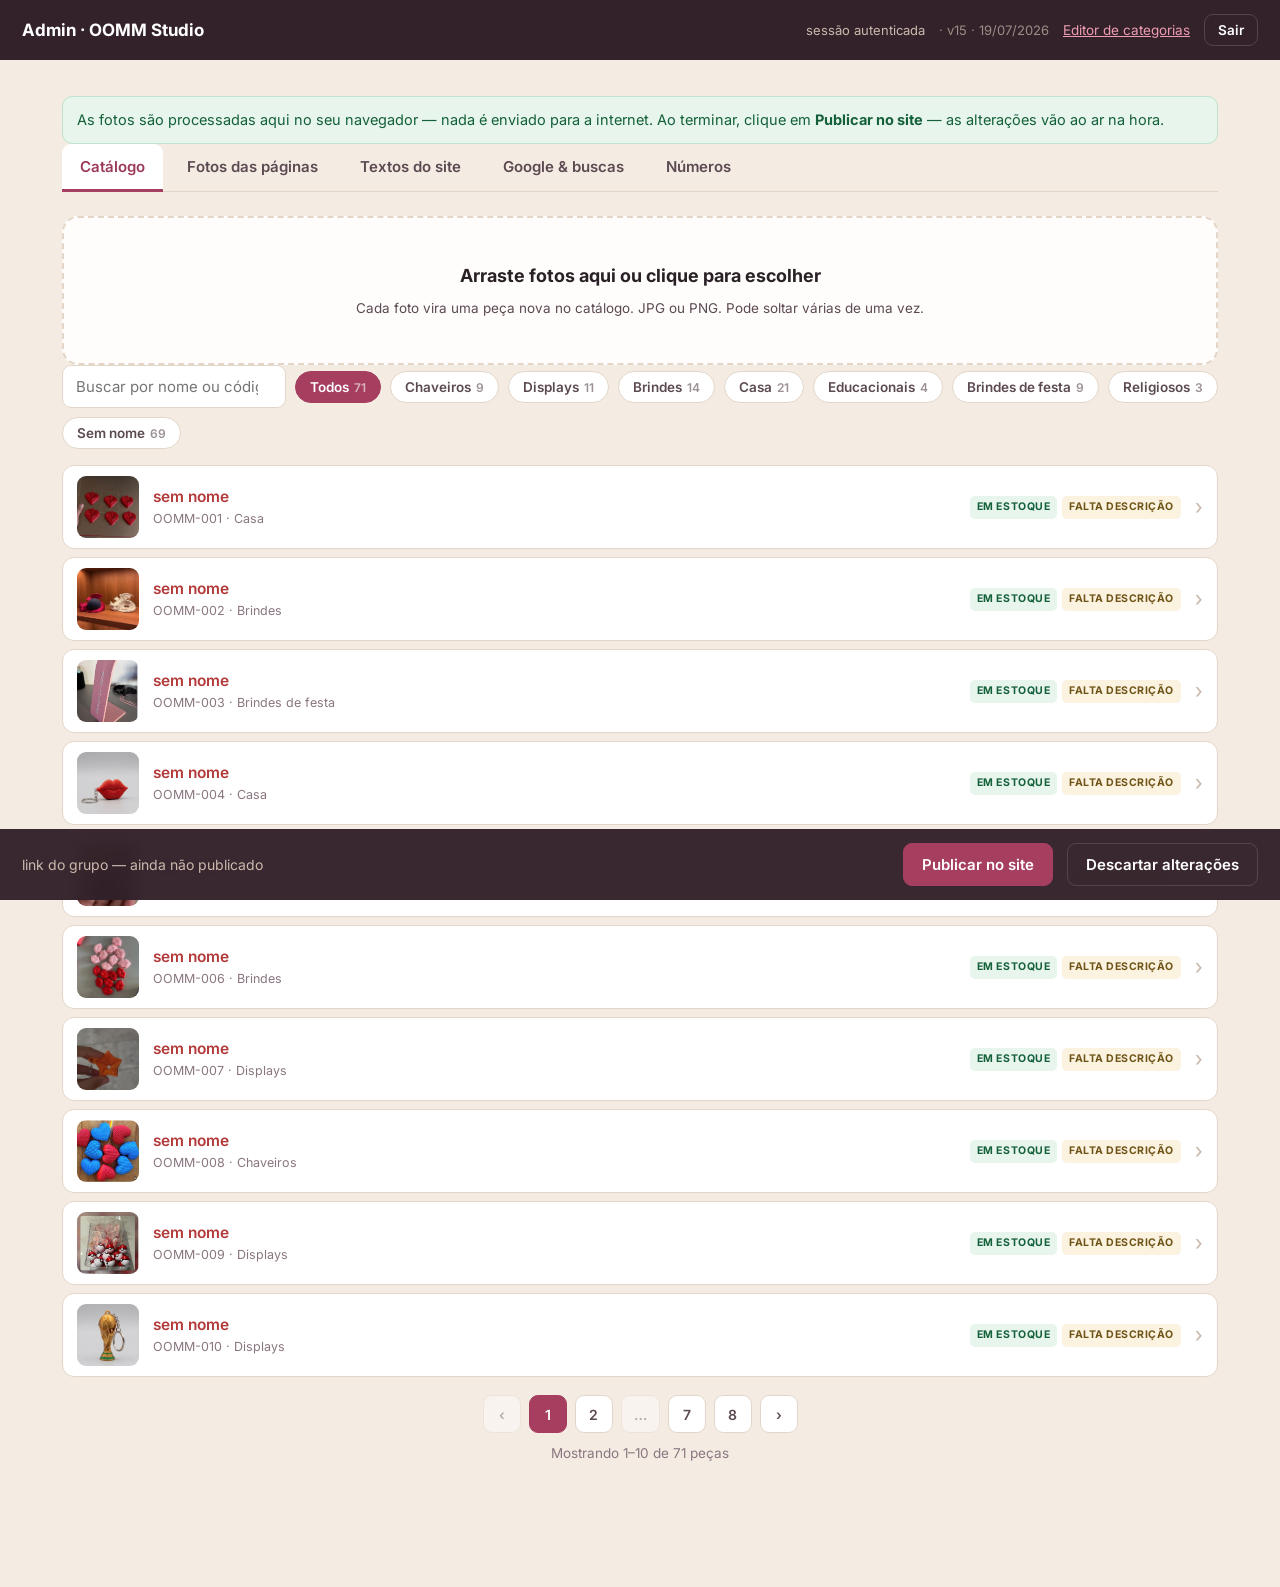
==== commit dbab1cbd: "Add files via upload" ====
--- a/admin/index.html
+++ b/admin/index.html
@@ -260,7 +260,13 @@
         <small>Cada foto vira uma peça nova no catálogo. JPG ou PNG. Pode soltar várias de uma vez.</small>
         <input type="file" id="arquivo" accept="image/*" multiple hidden>
       </div>
-      <div class="grade" id="gradeCat"></div>
+      <div id="areaLista">
+        <div class="barra-lista" id="barraLista"></div>
+        <div id="listaPecas"></div>
+        <div class="pag-lista" id="pagLista"></div>
+        <div class="pag-info" id="pagInfo"></div>
+      </div>
+      <div id="areaFicha" hidden></div>
     </section>
 
     <!-- ABA NÚMEROS -->
@@ -292,9 +298,10 @@
       </p>
       <div class="txt-linha" style="border-color:#A63E60;margin-bottom:22px">
         <label>Link do grupo do WhatsApp</label>
-        <textarea id="grupoZap" rows="1" placeholder="https://chat.whatsapp.com/…"></textarea>
-        <p class="orig">Com este link preenchido, quem passar de 2 minutos no site recebe um
-        convite discreto para entrar no grupo. Deixe em branco para não mostrar nada.</p>
+        <textarea id="grupoZap" rows="2" placeholder="https://chat.whatsapp.com/…"></textarea>
+        <p class="orig">Quem passar de 2 minutos no site recebe um convite discreto para entrar.
+        Já vem preenchido com a comunidade atual — troque aqui se mudar o link, ou
+        <b>apague o campo</b> para não mostrar convite nenhum.</p>
       </div>
       <div id="listaTextos"></div>
     </section>
@@ -381,7 +388,7 @@
       "As fotos são processadas aqui no seu navegador — nada é enviado para a internet. "+
       "Ao terminar, clique em <b>Publicar no site</b> — as alterações vão ao ar na hora.",
       "ok");
-    montarCatalogo(); montarSlots(); montarTextos(); montarConfig(); montarSeo(); contar();
+    montarTudo();
   })();
 
   $("#sair").addEventListener("click", ()=>{ location.href = "/cdn-cgi/access/logout"; });
@@ -440,6 +447,24 @@
     }
     drop.querySelector("b").textContent = "Arraste fotos aqui ou clique para escolher";
     montarCatalogo(); contar();
+  }
+
+  // Cada painel é montado de forma isolada. Antes, um erro em qualquer um deles
+  // interrompia a sequência e as abas seguintes ficavam em branco — sem nenhuma
+  // pista na tela do que tinha acontecido.
+  function montarTudo(){
+    const passos = [["Catálogo", montarCatalogo], ["Fotos das páginas", montarSlots],
+                    ["Textos do site", montarTextos], ["Link do grupo", montarConfig],
+                    ["Google & buscas", montarSeo]];
+    const falhas = [];
+    passos.forEach(([nome, fn])=>{
+      try{ fn(); }
+      catch(e){ falhas.push(nome + " (" + e.message + ")"); console.error("Painel:", nome, e); }
+    });
+    try{ contar(); }catch(e){}
+    if(falhas.length)
+      msg($("#avisoModo"), "<b>Algumas partes do painel não carregaram:</b> " + falhas.join(", ") +
+        ".<br>O resto continua funcionando normalmente.", "err");
   }
 
   /* ================= LISTA DE PEÇAS ================= */
@@ -832,7 +857,8 @@
   /* ================= ABA: TEXTOS ================= */
   function montarConfig(){
     const c = $("#grupoZap");
-    c.value = config.grupoZap || "";
+    c.value = (config.grupoZap === undefined) ? "https://chat.whatsapp.com/Ln4poGVtnyM3Ok3ftarS9h" : config.grupoZap;
+    if(config.grupoZap === undefined) config.grupoZap = c.value;
     c.addEventListener("input", ()=>{ config.grupoZap = c.value.trim(); contar(); });
   }
 
@@ -1221,7 +1247,7 @@
     if(!confirm("Descartar todas as alterações desta sessão?")) return;
     novas.length = 0; removidas.clear();
     [edicoes, trocas, textosEdit, novosCards, ocultos, seoEdit].forEach(o=>Object.keys(o).forEach(k=>delete o[k]));
-    montarCatalogo(); montarSlots(); montarTextos(); montarConfig(); montarSeo(); contar();
+    montarTudo();
   });
 
   /* ================= PUBLICAR ================= */
@@ -1344,7 +1370,7 @@
       novas.length = 0; removidas.clear();
       [edicoes, trocas, novosCards].forEach(o=>Object.keys(o).forEach(x=>delete o[x]));
       await carregarCatalogo();
-      montarCatalogo(); montarSlots(); montarTextos(); montarConfig(); montarSeo(); contar();
+      montarTudo();
       window.scrollTo({top:0, behavior:"smooth"});
 
     }catch(err){
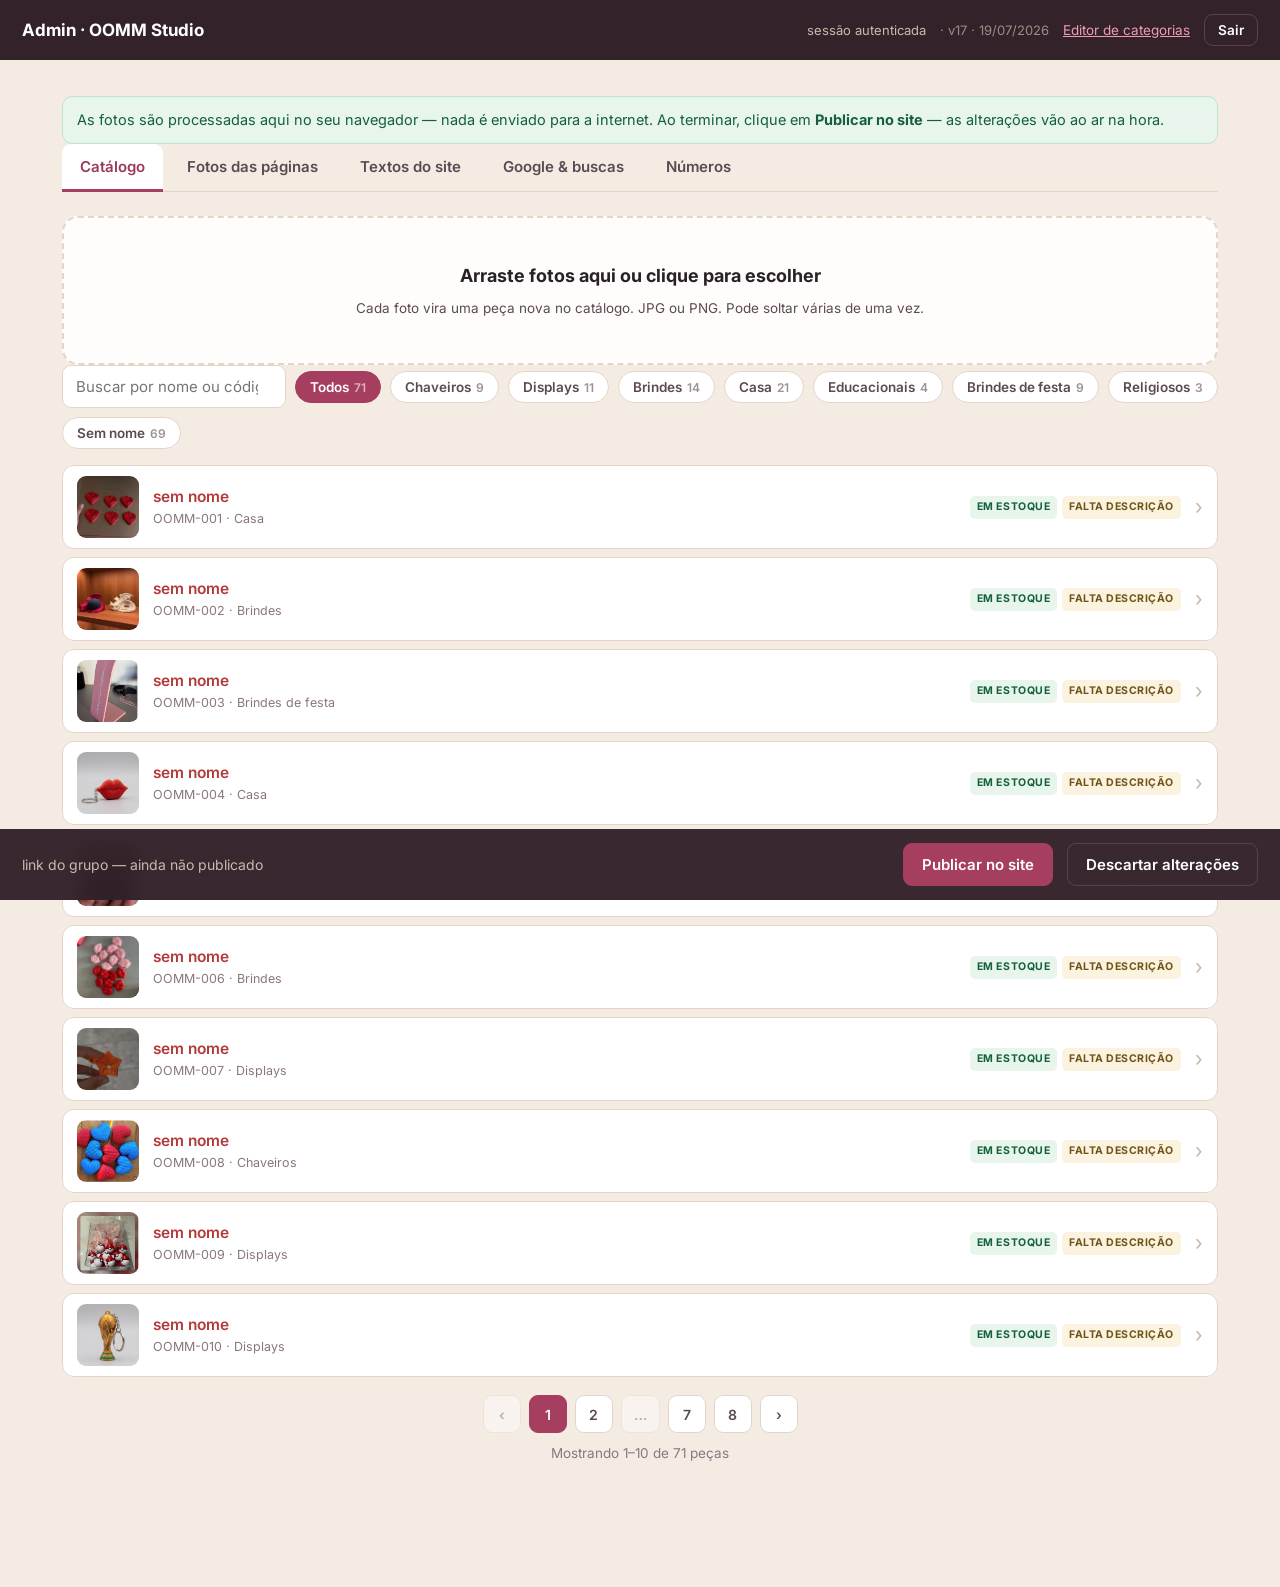
==== commit bb2d4e89: "Add files via upload" ====
--- a/admin/index.html
+++ b/admin/index.html
@@ -5,7 +5,7 @@
 <meta name="viewport" content="width=device-width, initial-scale=1.0">
 <meta name="robots" content="noindex, nofollow">
 <title>Admin · OOMM Studio</title>
-<!-- ADMIN v15 · 19/07/2026 — sem tela de login: a proteção é do Cloudflare Access -->
+<!-- ADMIN v17 · 19/07/2026 — sem tela de login: a proteção é do Cloudflare Access -->
 <link href="https://fonts.googleapis.com/css2?family=Inter:wght@400;500;600;700&display=swap" rel="stylesheet">
 <style>
   :root{--ink:#2A2126;--paper:#F4ECE3;--card:#fff;--line:#E3D6C9;--teal:#A63E60;--teal-d:#9B3A58;
@@ -229,6 +229,20 @@
   .rk-b i{display:block;height:100%;border-radius:4px}
   .rk-v{color:var(--pnm);font-weight:600;font-variant-numeric:tabular-nums;white-space:nowrap}
   .rk-est b{color:#3A4150;font-size:12px} .rk-est b.on{color:#F2A73B}
+  .toast{position:fixed;left:50%;bottom:80px;transform:translate(-50%,14px);z-index:300;
+    background:#1F8A54;color:#fff;font-size:14.5px;font-weight:600;padding:13px 20px;
+    border-radius:11px;box-shadow:0 12px 34px rgba(20,22,28,.28);opacity:0;pointer-events:none;
+    transition:opacity .2s,transform .2s;max-width:min(460px,90vw);text-align:center}
+  .toast.on{opacity:1;transform:translate(-50%,0)}
+  .toast.err{background:#B33A3A}
+  .um-dia{padding:8px 0}
+  .um-dia-t{font-size:13px;color:var(--pnm);margin:0 0 14px}
+  .um-dia-l{display:flex;align-items:center;justify-content:space-between;gap:14px;
+    padding:11px 0;border-top:1px solid #2B313C;font-size:14px;color:var(--pnt)}
+  .um-dia-l:first-of-type{border-top:none}
+  .um-dia-l span{display:inline-flex;align-items:center;gap:9px;color:var(--pnm)}
+  .um-dia-l i{width:10px;height:10px;border-radius:3px}
+  .um-dia-l b{font-size:22px;font-variant-numeric:tabular-nums}
 </style>
 </head>
 <body>
@@ -237,7 +251,7 @@
 <div id="telaPainel">
   <header class="top">
     <h1>Admin · OOMM Studio</h1>
-    <span class="quem" id="quem"></span><span class="quem" style="margin-left:0;opacity:.7">· v15 · 19/07/2026</span>
+    <span class="quem" id="quem"></span><span class="quem" style="margin-left:0;opacity:.7">· v17 · 19/07/2026</span>
     <a href="editor-catalogo.html" style="color:#EE9CB2;font-size:13.5px;text-decoration:underline">Editor de categorias</a>
     <button id="sair" style="background:transparent;border-color:#5A424C;color:#fff;padding:7px 13px;font-size:13.5px">Sair</button>
   </header>
@@ -606,7 +620,7 @@
       '<option value="'+o.v+'"'+(o.v===d.qc?" selected":"")+'>'+o.nome+'</option>').join("");
 
     $("#areaFicha").innerHTML =
-      '<button class="voltar" id="btVoltar">‹ Voltar para a lista</button>'+
+      '<button class="voltar" id="btVoltar">‹ Voltar sem salvar</button>'+
       '<div class="ficha">'+
         '<div class="ficha-topo">'+
           '<div class="ficha-foto"><img src="'+x.url+'" alt=""></div>'+
@@ -626,17 +640,30 @@
           '<div class="mats-box" id="fMats"></div></div>'+
         '<div class="ficha-secao" id="secCores"></div>'+
         '<div class="ficha-secao" style="display:flex;gap:10px;flex-wrap:wrap">'+
-          '<button class="pri" id="btOk">Concluir e voltar</button>'+
+          '<button class="pri" id="btOk">Salvar e voltar</button>'+
           '<button id="btTirar" style="color:#B33A3A">Tirar do catálogo</button>'+
         '</div>'+
       '</div>';
 
     $("#btVoltar").onclick  = ()=>{ abertaId=null; montarCatalogo(); };
-    $("#btOk").onclick      = ()=>{ abertaId=null; montarCatalogo(); };
+    $("#btOk").onclick      = async ()=>{
+      const b = $("#btOk"); const txt = b.textContent;
+      b.disabled = true;
+      try{
+        await gravarCatalogo(m => { b.textContent = m; });
+        abertaId = null;
+        montarCatalogo();
+        aviso("Peça salva e publicada no site.");
+      }catch(e){
+        aviso(e.message, "err");
+      }finally{ b.disabled = false; b.textContent = txt; }
+    };
     $("#btTirar").onclick   = ()=>{
       if(!confirm("Tirar a peça OOMM-"+String(id).padStart(3,"0")+" do catálogo?")) return;
       if(x.novo) novas.splice(novas.indexOf(x.ref),1); else removidas.add(id);
       abertaId=null; montarCatalogo(); contar();
+      gravarCatalogo().then(()=>{ montarCatalogo(); aviso("Peça retirada do catálogo."); })
+                      .catch(e=>aviso(e.message, "err"));
     };
     $("#fNome").oninput     = e=>salvar("n", e.target.value);
     $("#fCat").onchange     = e=>{ salvar("c", e.target.value); };
@@ -1075,7 +1102,20 @@
     (porDia||[]).forEach(r=>{ m[r.dia] = m[r.dia] || {p:0,z:0};
       if(r.tipo==="pagina") m[r.dia].p = r.n; if(r.tipo==="whatsapp") m[r.dia].z = r.n; });
     const dias = Object.keys(m).sort();
-    if(dias.length < 2) return '<p class="vazio">Ainda não há dias suficientes para desenhar a curva.</p>';
+    if(!dias.length) return '<p class="vazio">Sem movimento no período.</p>';
+
+    // Um dia só não desenha curva. Em vez de sumir com o dado, mostramos o dia.
+    if(dias.length === 1){
+      const k = dias[0], v = m[k];
+      const dt = k.split("-").reverse().join("/");
+      return '<div class="um-dia">'+
+        '<p class="um-dia-t">Movimento de '+dt+'</p>'+
+        '<div class="um-dia-l"><span><i style="background:#E5486F"></i>páginas vistas</span>'+
+        '<b>'+nf(v.p)+'</b></div>'+
+        '<div class="um-dia-l"><span><i style="background:#22C48A"></i>conversas no WhatsApp</span>'+
+        '<b>'+nf(v.z)+'</b></div>'+
+        '<p class="nota">A curva aparece a partir do segundo dia com movimento.</p></div>';
+    }
 
     const W=780, H=260, ML=44, MR=14, MT=16, MB=28, iw=W-ML-MR, ih=H-MT-MB;
     const teto = Math.max(5, Math.ceil(Math.max(...dias.map(k=>m[k].p))/5)*5);
@@ -1250,14 +1290,54 @@
     montarTudo();
   });
 
+  /* ================= GRAVAR O CATÁLOGO ================= */
+  // O catálogo é guardado como uma lista só, então gravar uma peça é gravar a
+  // lista inteira. Na prática dá no mesmo: o que está na tela é o que vai.
+  async function gravarCatalogo(aviso){
+    for(const n of novas){
+      if(n.enviada) continue;
+      if(aviso) aviso("Enviando a foto…");
+      await enviar("/api/admin/foto?nome=" + encodeURIComponent("p"+n.id+".jpg"),
+                   {method:"POST", body:n.full});
+      await enviar("/api/admin/foto?nome=" + encodeURIComponent("t/p"+n.id+".jpg"),
+                   {method:"POST", body:n.thumb});
+      n.enviada = true;
+    }
+    if(aviso) aviso("Salvando…");
+    await enviar("/api/admin/catalogo", {
+      method:"PUT", headers:{"Content-Type":"application/json"},
+      body: JSON.stringify({categorias: CATEGORIAS, produtos: montarLista(), config: config})
+    });
+    await carregarCatalogo();
+    novas.length = 0; removidas.clear();
+    Object.keys(edicoes).forEach(k=>delete edicoes[k]);
+  }
+
+  function aviso(texto, tipo){
+    let t = document.getElementById("toast");
+    if(!t){
+      t = document.createElement("div"); t.id = "toast"; document.body.appendChild(t);
+    }
+    t.className = "toast " + (tipo || "ok") + " on";
+    t.textContent = texto;
+    clearTimeout(t._t);
+    t._t = setTimeout(()=>t.classList.remove("on"), 3200);
+  }
+
   /* ================= PUBLICAR ================= */
   function montarLista(){
     const lista = [];
     PRODUTOS.forEach(p=>{
       if(removidas.has(p.i)) return;
-      const e0 = edicoes[p.i] || {c:p.c, n:p.n, s:p.s, d:p.d, m:p.m, co:p.co};
+      const e0 = dadosPeca(p);
       const item = {c:e0.c, n:e0.n||"", i:p.i};
       if(e0.s) item.s = e0.s;
+      if(e0.d) item.d = e0.d;
+      if(e0.mt && e0.mt.length) item.mt = e0.mt;
+      if(e0.co && e0.co.length) item.co = e0.co;
+      if(e0.qc && e0.qc > 1)    item.qc = e0.qc;
+      if(e0.cb && e0.cb.length) item.cb = e0.cb;
+      if(e0.e === 0)            item.e = 0;
       if(p.r)  item.r = 1;
       lista.push(item);
     });
@@ -1293,15 +1373,8 @@
     const original = btn.textContent;
     btn.disabled = true;
     try{
-      // 1) fotos novas do catálogo
-      let feitas = 0;
-      for(const n of novas){
-        btn.textContent = "Enviando foto " + (++feitas) + " de " + novas.length + "…";
-        await enviar("/api/admin/foto?nome=" + encodeURIComponent("p"+n.id+".jpg"),
-                     {method:"POST", body:n.full});
-        await enviar("/api/admin/foto?nome=" + encodeURIComponent("t/p"+n.id+".jpg"),
-                     {method:"POST", body:n.thumb});
-      }
+      // 1) peças: fotos novas + a lista
+      await gravarCatalogo(m => { btn.textContent = m; });
 
       // 2) fotos trocadas nas páginas
       const pub = window.__pub || {fotos:{},textos:{},ocultos:{},novos:{},seo:{}};
@@ -1351,11 +1424,6 @@
       Object.entries(ocultos).forEach(([pag, set])=>{ if(set.size) pub.ocultos[pag] = [...set]; });
 
       // 6) gravar
-      btn.textContent = "Salvando catálogo…";
-      await enviar("/api/admin/catalogo", {
-        method:"PUT", headers:{"Content-Type":"application/json"},
-        body: JSON.stringify({categorias: CATEGORIAS, produtos: montarLista(), config: config})
-      });
       btn.textContent = "Salvando páginas…";
       await enviar("/api/admin/paginas", {
         method:"PUT", headers:{"Content-Type":"application/json"}, body: JSON.stringify(pub)
@@ -1367,9 +1435,7 @@
         "(ou com Ctrl+F5) para ver — a aba normal pode mostrar a versão guardada em cache.", "ok");
 
       // recarrega o estado a partir do que ficou salvo
-      novas.length = 0; removidas.clear();
-      [edicoes, trocas, novosCards].forEach(o=>Object.keys(o).forEach(x=>delete o[x]));
-      await carregarCatalogo();
+      [trocas, novosCards].forEach(o=>Object.keys(o).forEach(x=>delete o[x]));
       montarTudo();
       window.scrollTo({top:0, behavior:"smooth"});
 
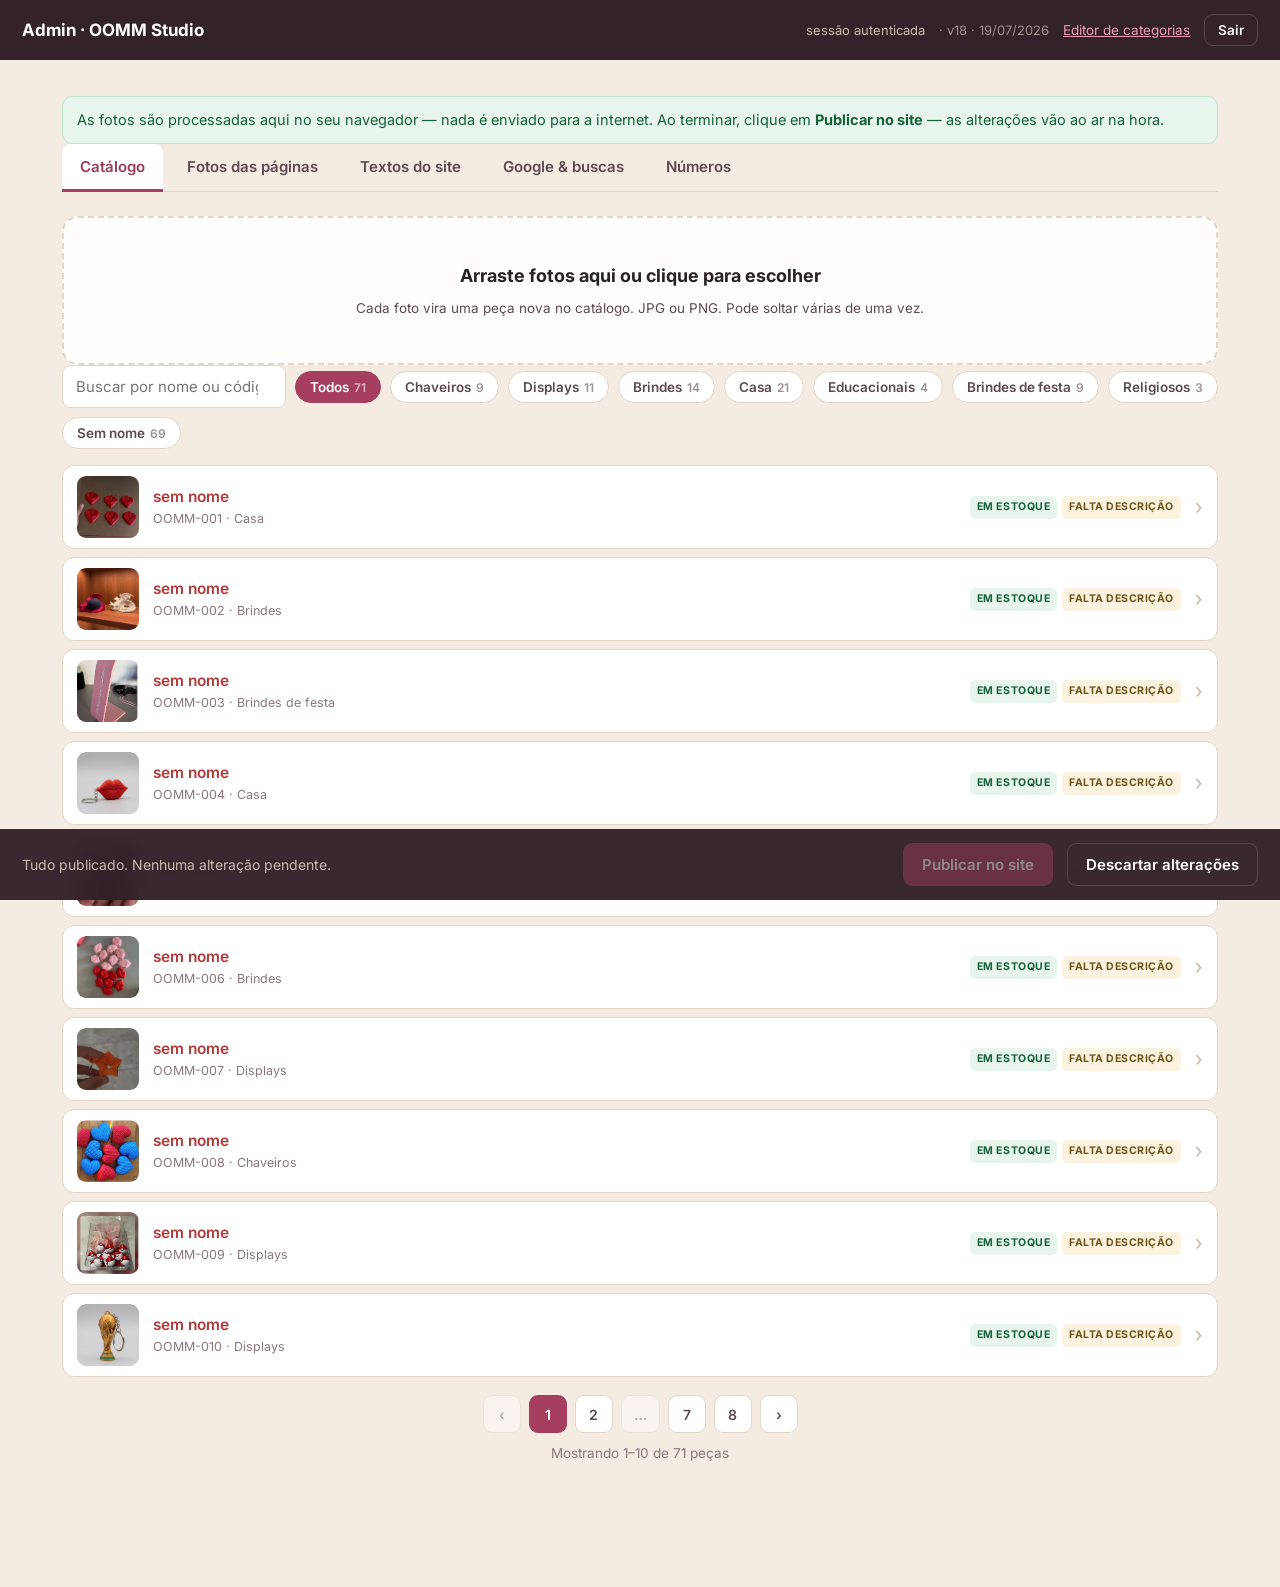
==== commit 2cce980f: "Add files via upload" ====
--- a/admin/index.html
+++ b/admin/index.html
@@ -5,7 +5,7 @@
 <meta name="viewport" content="width=device-width, initial-scale=1.0">
 <meta name="robots" content="noindex, nofollow">
 <title>Admin · OOMM Studio</title>
-<!-- ADMIN v17 · 19/07/2026 — sem tela de login: a proteção é do Cloudflare Access -->
+<!-- ADMIN v18 · 19/07/2026 — sem tela de login: a proteção é do Cloudflare Access -->
 <link href="https://fonts.googleapis.com/css2?family=Inter:wght@400;500;600;700&display=swap" rel="stylesheet">
 <style>
   :root{--ink:#2A2126;--paper:#F4ECE3;--card:#fff;--line:#E3D6C9;--teal:#A63E60;--teal-d:#9B3A58;
@@ -188,6 +188,8 @@
     padding:3px 7px;border-radius:5px;white-space:nowrap}
   .bdg.est{background:#E7F5EC;color:#14603A} .bdg.sem{background:#FBE9E9;color:#8A2A2A}
   .bdg.sel{background:#F6E7EA;color:#9B3A58} .bdg.falta{background:#FBF2DF;color:#6E5417}
+  .bdg.oculta{background:#E7E3EE;color:#4A3F63}
+  .linha-peca.escondida{opacity:.62}
   .linha-peca .seta{color:#C9B7A9;font-size:21px}
   .pag-lista{display:flex;gap:8px;justify-content:center;align-items:center;margin-top:18px;flex-wrap:wrap}
   .pag-lista button{min-width:38px;height:38px;padding:0 12px;border-radius:9px;border:1px solid #E3D6C9;
@@ -251,7 +253,7 @@
 <div id="telaPainel">
   <header class="top">
     <h1>Admin · OOMM Studio</h1>
-    <span class="quem" id="quem"></span><span class="quem" style="margin-left:0;opacity:.7">· v17 · 19/07/2026</span>
+    <span class="quem" id="quem"></span><span class="quem" style="margin-left:0;opacity:.7">· v18 · 19/07/2026</span>
     <a href="editor-catalogo.html" style="color:#EE9CB2;font-size:13.5px;text-decoration:underline">Editor de categorias</a>
     <button id="sair" style="background:transparent;border-color:#5A424C;color:#fff;padding:7px 13px;font-size:13.5px">Sair</button>
   </header>
@@ -330,7 +332,7 @@
   </div>
 
   <div class="barra">
-    <span class="cont" id="contador"></span>
+    <span class="cont" id="contador"></span><span class="cont" id="ultimaPub" style="opacity:.6"></span>
     <button class="pri" id="btnPublicar" style="margin-left:auto">Publicar no site</button>
     <button id="btnDescartar" style="background:transparent;border-color:#5A424C;color:#fff">Descartar alterações</button>
   </div>
@@ -403,6 +405,9 @@
       "Ao terminar, clique em <b>Publicar no site</b> — as alterações vão ao ar na hora.",
       "ok");
     montarTudo();
+    fixarBaseline();
+    mostrarUltimaPub();
+    contar();
   })();
 
   $("#sair").addEventListener("click", ()=>{ location.href = "/cdn-cgi/access/logout"; });
@@ -415,6 +420,18 @@
   const textosEdit = {};           // "pagina|sel|idx" -> texto
   const seoEdit = {};              // pagina -> {titulo, descricao}
   let config = {};                 // grupoZap e afins
+  // Espelho do que já está no servidor. O contador compara o que está na tela
+  // com isto — sem esse espelho, alterações já publicadas continuavam contando
+  // como pendentes e o rodapé nunca zerava.
+  let publicado = {textos:{}, seo:{}, config:{}};
+  const igual = (a,b) => JSON.stringify(a||null) === JSON.stringify(b||null);
+  function fixarBaseline(){
+    publicado = {
+      textos: JSON.parse(JSON.stringify(textosEdit)),
+      seo:    JSON.parse(JSON.stringify(seoEdit)),
+      config: JSON.parse(JSON.stringify(config))
+    };
+  }
   const novosCards = {};           // pagina -> [{img, blob, url, titulo, desc, chips}]
   const ocultos = {};              // pagina -> Set de índices de card
   let proximoId = Math.max(0, ...PRODUTOS.map(p=>p.i)) + 1;
@@ -456,11 +473,20 @@
       try{
         const full  = await processar(f, 1456, 0.85);
         const thumb = await processar(f, 760,  0.78);
-        novas.push({id:proximoId++, cat:"brindes", nome:"", selo:"", desc:"", materiais:[], cores:CORES_PADRAO.slice(), qtdCores:1, combos:[], estoque:1, full, thumb, url:URL.createObjectURL(thumb)});
+        novas.push({id:proximoId++, cat:"brindes", nome:"", selo:"", desc:"", materiais:[], cores:CORES_PADRAO.slice(), qtdCores:1, combos:[], estoque:1, oculto:0, full, thumb, url:URL.createObjectURL(thumb)});
       }catch(err){ alert("Não consegui ler "+f.name+": "+err.message); }
     }
     drop.querySelector("b").textContent = "Arraste fotos aqui ou clique para escolher";
-    montarCatalogo(); contar();
+    contar();
+    // Foto escolhida sem preencher nada não vira produto. Abrimos a ficha na hora
+    // para o cadastro terminar junto — quando é uma só, que é o caso comum.
+    if(imgs.length === 1 && novas.length){
+      abertaId = novas[novas.length-1].id;
+      montarFicha(abertaId);
+    } else {
+      montarCatalogo();
+      if(novas.length) aviso(imgs.length + " fotos adicionadas. Clique em cada uma para preencher.");
+    }
   }
 
   // Cada painel é montado de forma isolada. Antes, um erro em qualquer um deles
@@ -487,7 +513,7 @@
 
   function dadosPeca(p){
     const base = {c:p.c, n:p.n||"", s:p.s||"", d:p.d||"", co:p.co||[], qc:p.qc||1,
-                  cb:p.cb||[], mt:p.mt||(p.m?[p.m]:[]), e:(p.e===0?0:1)};
+                  cb:p.cb||[], mt:p.mt||(p.m?[p.m]:[]), e:(p.e===0?0:1), o:(p.o?1:0)};
     return edicoes[p.i] ? {...base, ...edicoes[p.i]} : base;
   }
 
@@ -495,7 +521,7 @@
     const lista = [];
     novas.forEach(n=> lista.push({novo:true, id:n.id, ref:n, url:n.url, dados:{
       c:n.cat, n:n.nome||"", s:n.selo||"", d:n.desc||"", co:n.cores||[], qc:n.qtdCores||1,
-      cb:n.combos||[], mt:n.materiais||[], e:(n.estoque===0?0:1)}}));
+      cb:n.combos||[], mt:n.materiais||[], e:(n.estoque===0?0:1), o:(n.oculto?1:0)}}));
     PRODUTOS.forEach(p=>{
       if(removidas.has(p.i)) return;
       lista.push({novo:false, id:p.i, ref:p, dados:dadosPeca(p),
@@ -527,6 +553,8 @@
     });
     const semNome = todas.filter(x=>!x.dados.n).length;
     if(semNome) barra.appendChild(chip("__sem","Sem nome", semNome));
+    const escondidas = todas.filter(x=>x.dados.o).length;
+    if(escondidas) barra.appendChild(chip("__oculta","Escondidas", escondidas));
     barra.querySelector("input").addEventListener("input", e=>{
       busca = e.target.value; pgLista = 1;
       montarCatalogo();
@@ -535,6 +563,7 @@
 
     let vis = todas;
     if(filtroCat === "__sem") vis = vis.filter(x=>!x.dados.n);
+    else if(filtroCat === "__oculta") vis = vis.filter(x=>x.dados.o);
     else if(filtroCat !== "todos") vis = vis.filter(x=>x.dados.c === filtroCat);
     if(busca.trim()){
       const t = busca.trim().toLowerCase();
@@ -554,7 +583,7 @@
       const cat = CATEGORIAS.find(c=>c.id===d.c);
       const selo = SELOS.find(z=>z.id===d.s);
       const el = document.createElement("div");
-      el.className = "linha-peca" + (x.novo ? " nova" : "");
+      el.className = "linha-peca" + (x.novo ? " nova" : "") + (d.o ? " escondida" : "");
       el.innerHTML =
         '<div class="mini"><img src="'+x.url+'" loading="lazy" alt=""></div>'+
         '<div><p class="nome">'+(d.n || '<span style="color:#B33A3A">sem nome</span>')+'</p>'+
@@ -563,6 +592,7 @@
           (x.novo ? '<span class="bdg est">nova</span>' : '')+
           (d.e ? '<span class="bdg est">em estoque</span>' : '<span class="bdg sem">sem estoque</span>')+
           (selo && selo.id ? '<span class="bdg sel">'+selo.nome+'</span>' : '')+
+          (d.o ? '<span class="bdg oculta">escondida</span>' : '')+
           (!d.d ? '<span class="bdg falta">falta descrição</span>' : '')+
         '</div><div class="seta">›</div>';
       el.onclick = ()=>{ abertaId = x.id; montarFicha(x.id); };
@@ -603,7 +633,7 @@
     function salvar(campo, valor){
       if(x.novo){
         const mapa = {c:"cat", n:"nome", s:"selo", d:"desc", co:"cores",
-                      qc:"qtdCores", cb:"combos", mt:"materiais", e:"estoque"};
+                      qc:"qtdCores", cb:"combos", mt:"materiais", e:"estoque", o:"oculto"};
         x.ref[mapa[campo]] = valor;
       } else {
         edicoes[id] = {...d, ...(edicoes[id]||{}), [campo]: valor};
@@ -641,7 +671,8 @@
         '<div class="ficha-secao" id="secCores"></div>'+
         '<div class="ficha-secao" style="display:flex;gap:10px;flex-wrap:wrap">'+
           '<button class="pri" id="btOk">Salvar e voltar</button>'+
-          '<button id="btTirar" style="color:#B33A3A">Tirar do catálogo</button>'+
+          '<button id="btTirar" style="color:'+(d.o?"#1F8A54":"#B33A3A")+'">'+
+            (d.o ? "Voltar a exibir no catálogo" : "Esconder do catálogo")+'</button>'+
         '</div>'+
       '</div>';
 
@@ -658,12 +689,16 @@
         aviso(e.message, "err");
       }finally{ b.disabled = false; b.textContent = txt; }
     };
-    $("#btTirar").onclick   = ()=>{
-      if(!confirm("Tirar a peça OOMM-"+String(id).padStart(3,"0")+" do catálogo?")) return;
-      if(x.novo) novas.splice(novas.indexOf(x.ref),1); else removidas.add(id);
-      abertaId=null; montarCatalogo(); contar();
-      gravarCatalogo().then(()=>{ montarCatalogo(); aviso("Peça retirada do catálogo."); })
-                      .catch(e=>aviso(e.message, "err"));
+    $("#btTirar").onclick   = async ()=>{
+      const escondendo = !d.o;
+      if(escondendo && !confirm("Esconder a peça OOMM-"+String(id).padStart(3,"0")+
+         " do catálogo?\n\nEla continua aqui no painel e pode voltar quando você quiser.")) return;
+      salvar("o", escondendo ? 1 : 0);
+      try{
+        await gravarCatalogo();
+        abertaId = null; montarCatalogo();
+        aviso(escondendo ? "Peça escondida do catálogo." : "Peça voltou para o catálogo.");
+      }catch(e){ aviso(e.message, "err"); }
     };
     $("#fNome").oninput     = e=>salvar("n", e.target.value);
     $("#fCat").onchange     = e=>{ salvar("c", e.target.value); };
@@ -1265,10 +1300,11 @@
   function contar(){
     const n = novas.length, r = removidas.size, t = Object.keys(trocas).length,
           ed = Object.keys(edicoes).length,
-          tx = Object.keys(textosEdit).length,
+          tx = Object.keys(textosEdit).filter(k=>!igual(textosEdit[k], publicado.textos[k])).length +
+               Object.keys(publicado.textos).filter(k=>!(k in textosEdit)).length,
           nc = Object.values(novosCards).reduce((a,x)=>a+x.length,0),
           oc = Object.values(ocultos).reduce((a,x)=>a+x.size,0),
-          sq = Object.keys(seoEdit).length;
+          sq = Object.keys(seoEdit).filter(k=>!igual(seoEdit[k], publicado.seo[k])).length;
     const partes = [];
     if(n)  partes.push("<b>"+n+"</b> peça(s) nova(s)");
     if(r)  partes.push("<b>"+r+"</b> removida(s)");
@@ -1278,7 +1314,7 @@
     if(nc) partes.push("<b>"+nc+"</b> card(s) novo(s)");
     if(oc) partes.push("<b>"+oc+"</b> card(s) escondido(s)");
     if(sq) partes.push("<b>"+sq+"</b> página(s) com SEO editado");
-    if(config && config.grupoZap !== undefined && config.grupoZap !== (window.__cfg0||"")) partes.push("link do grupo");
+    if(!igual(config, publicado.config)) partes.push("link do grupo");
     $("#contador").innerHTML = partes.length ? (partes.join(" · ") + " — ainda não publicado") : "Tudo publicado. Nenhuma alteração pendente.";
     $("#btnPublicar").disabled = !partes.length;
   }
@@ -1311,6 +1347,23 @@
     await carregarCatalogo();
     novas.length = 0; removidas.clear();
     Object.keys(edicoes).forEach(k=>delete edicoes[k]);
+    registrarPublicacao();
+  }
+
+  function registrarPublicacao(){
+    const agora = new Date();
+    try{ localStorage.setItem("oomm_ultima_pub", agora.toISOString()); }catch(e){}
+    mostrarUltimaPub();
+  }
+
+  function mostrarUltimaPub(){
+    let t = "";
+    try{ t = localStorage.getItem("oomm_ultima_pub") || ""; }catch(e){}
+    const el = $("#ultimaPub");
+    if(!el) return;
+    el.textContent = t
+      ? "última publicação: " + new Date(t).toLocaleString("pt-BR", {day:"2-digit", month:"2-digit", hour:"2-digit", minute:"2-digit"})
+      : "";
   }
 
   function aviso(texto, tipo){
@@ -1338,6 +1391,7 @@
       if(e0.qc && e0.qc > 1)    item.qc = e0.qc;
       if(e0.cb && e0.cb.length) item.cb = e0.cb;
       if(e0.e === 0)            item.e = 0;
+      if(e0.o)                  item.o = 1;
       if(p.r)  item.r = 1;
       lista.push(item);
     });
@@ -1350,6 +1404,7 @@
       if(n.qtdCores && n.qtdCores > 1) item.qc = n.qtdCores;
       if(n.combos && n.combos.length) item.cb = n.combos;
       if(n.estoque === 0) item.e = 0;
+      if(n.oculto) item.o = 1;
       lista.push(item);
     });
     return lista;
@@ -1429,6 +1484,8 @@
         method:"PUT", headers:{"Content-Type":"application/json"}, body: JSON.stringify(pub)
       });
       window.__pub = pub;
+      fixarBaseline();
+      registrarPublicacao();
 
       msg($("#avisoModo"),
         "<b>Publicado.</b> As alterações já estão no ar. Abra o site numa aba anônima "+
